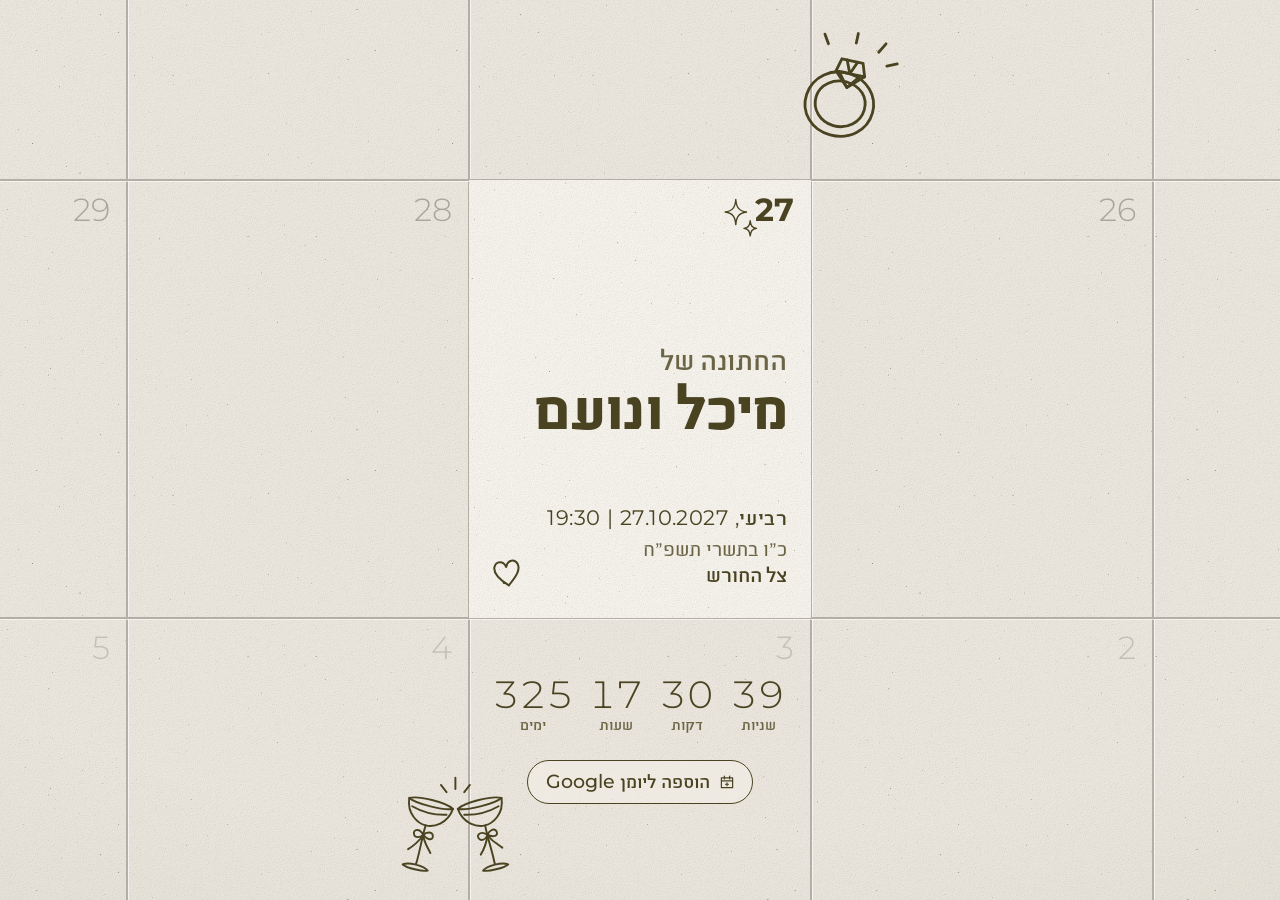
==== index.html @ e02a6929 "Move the wedding to 27.10.2027 at 19:30 at Tzel HaChoresh Co-Authored-By: Claude Opus 5.5 <noreply@a" ====
<!doctype html>
<html lang="he" dir="rtl">
<head>
  <meta charset="utf-8">
  <meta name="viewport" content="width=device-width, initial-scale=1, viewport-fit=cover">
  <meta name="theme-color" content="#ebe7de">
  <title>מיכל ונועם – Save the Date</title>
  <meta name="description" content="מיכל ונועם מתחתנים! 27.10.2027 – שמרו את התאריך.">
  <meta property="og:type" content="website">
  <meta property="og:title" content="מיכל ונועם – Save the Date">
  <meta property="og:description" content="מתחתנים ב־27.10.2027. שמרו את התאריך!">
  <meta property="og:url" content="https://michalanhr-arch.github.io/save-the-date/">
  <meta property="og:image" content="https://michalanhr-arch.github.io/save-the-date/assets/og.jpg">
  <meta property="og:image:width" content="1200">
  <meta property="og:image:height" content="630">
  <link rel="icon" href="data:image/svg+xml,%3Csvg xmlns='http://www.w3.org/2000/svg' viewBox='0 0 32 32'%3E%3Crect width='32' height='32' rx='6' fill='%23ebe7de'/%3E%3Ccircle cx='16' cy='19' r='8' fill='none' stroke='%234a4321' stroke-width='2.5'/%3E%3Cpath d='M12 9l2-4h4l2 4-4 3z' fill='none' stroke='%234a4321' stroke-width='2' stroke-linejoin='round'/%3E%3C/svg%3E">
  <link rel="preload" href="assets/fonts/priestacy.woff2" as="font" type="font/woff2" crossorigin>
  <link rel="preload" href="assets/fonts/alchemist-bold.woff2" as="font" type="font/woff2" crossorigin>
  <link rel="preload" href="assets/fonts/alchemist-ultralight.woff2" as="font" type="font/woff2" crossorigin>
  <link rel="stylesheet" href="styles.css">
  <script>
    // Hide the grid until the intro starts; never leave the page blank if main.js fails
    document.documentElement.classList.add('intro-pending');
    setTimeout(function () { document.documentElement.classList.remove('intro-pending'); }, 4000);
  </script>
</head>
<body>
  <main class="stage" id="stage" aria-label="Save the Date – מיכל ונועם">
    <div class="paper" aria-hidden="true"></div>

    <div class="zoom" id="zoom">
      <!-- Calendar lines and day numbers are generated by main.js -->
      <div class="layer" aria-hidden="true">
        <div class="cell-frame calendar" id="calendar"></div>
      </div>

      <!-- Text and grid stay still; only the hand-drawn layer below follows the phone's tilt -->
      <div class="layer">
        <div class="cell-frame">
          <section class="card" id="card">
            <h1 class="card__title">
              <span class="sr-only" lang="en">Save the Date</span>
              <!-- Drawing data for the canvas above, made by tools/handwriting.py: the glyph outlines,
                   and the pen strokes that trace them in writing order -->
              <svg id="script-source" viewBox="-40 410 6079 1698" style="display: none" aria-hidden="true">
                <path id="script-glyphs" d="M87 2029Q114 2029 144 2019Q307 1956 497 1707L507 1695Q523 1673 537 1648Q564 1608 578.5 1573.5Q593 1539 593 1480Q561 1497 531 1518L512 1531Q364 1633 243 1747Q38 1929 38 1989Q38 2029 87 2029ZM92 2068H87Q58 2068 29.0 2051.5Q0 2035 0 2005Q0 1954 38.5 1907.5Q77 1861 113 1828L116 1824Q201 1740 341.5 1623.5Q482 1507 587 1447Q551 1383 485.0 1352.0Q419 1321 347 1303L269 1282Q200 1269 139.0 1240.5Q78 1212 69 1144Q69 1066 139.0 962.0Q209 858 266 799L333 727Q386 675 454 612Q629 450 738 450Q776 450 791.5 471.5Q807 493 810.0 521.5Q813 550 813 573Q813 651 766 800Q657 1144 599 1164L596 1161Q576 1153 576 1137Q576 1128 623 1033L669 940Q714 849 752 702Q770 629 770 575V569Q770 513 731 513Q604 513 356 776Q263 876 216 940L203 957Q109 1074 109 1137Q109 1191 169 1217Q209 1234 251 1243Q261 1245 271.5 1248.0Q282 1251 296 1254Q577 1322 614 1426Q629 1422 665 1401Q781 1334 823 1334Q850 1334 850 1351Q850 1356 847.5 1364.0Q845 1372 839.5 1375.5Q834 1379 830 1379Q824 1379 824.0 1370.5Q824 1362 815 1362Q804 1362 630 1453Q632 1464 634.0 1470.0Q636 1476 636 1491Q636 1560 608.5 1611.5Q581 1663 548 1708Q468 1815 396 1882Q303 1975 213 2029Q150 2063 92 2068ZM825 1461Q838 1451 880 1375Q919 1306 923 1295Q894 1316 862.0 1370.5Q830 1425 825 1461ZM798 1530Q759 1530 759 1471Q759 1457 762 1446Q791 1351 861 1285Q909 1240 944 1240Q984 1240 984 1281L983 1284L974 1282Q965 1276 954 1276L944 1278Q965 1288 966 1303Q966 1323 964.0 1336.5Q962 1350 962 1380Q971 1447 1014 1447Q1026 1447 1041 1443Q1112 1417 1139 1342Q1145 1333 1149 1332Q1158 1332 1158 1341L1157 1345Q1142 1381 1115 1416Q1065 1479 1005 1479Q984 1479 953.5 1463.0Q923 1447 923 1375Q908 1390 887.5 1428.5Q867 1467 844.5 1498.5Q822 1530 798 1530ZM1196 1647Q1169 1647 1147 1600Q1122 1535 1122 1456Q1122 1345 1158 1257Q1175 1220 1196 1220Q1216 1220 1216 1242Q1216 1252 1207 1279Q1203 1290 1201 1299Q1180 1394 1180 1488Q1180 1556 1201 1600Q1219 1594 1235.0 1568.5Q1251 1543 1260 1522L1263 1518Q1275 1494 1280.0 1480.5Q1285 1467 1290.5 1453.5Q1296 1440 1305 1419Q1311 1404 1321.5 1372.5Q1332 1341 1342.5 1308.0Q1353 1275 1356.5 1257.5Q1360 1240 1365.5 1233.5Q1371 1227 1376 1227Q1385 1229 1389 1240Q1389 1282 1393.5 1298.0Q1398 1314 1420 1327Q1458 1345 1506 1345Q1541 1345 1561 1335L1568 1333Q1572 1333 1572 1336Q1572 1340 1569 1344Q1537 1368 1478 1368Q1391 1368 1368 1312Q1360 1326 1350 1354Q1333 1399 1333 1404Q1303 1495 1263 1584Q1235 1647 1196 1647ZM1584 1369Q1593 1369 1615 1349Q1657 1312 1657 1269H1655Q1639 1269 1607 1315Q1580 1350 1580 1363Q1580 1369 1584 1369ZM1574 1516Q1518 1516 1518 1433Q1518 1372 1561 1308Q1609 1243 1643 1243Q1676 1244 1677 1279Q1677 1283 1675.0 1307.5Q1673 1332 1610 1383Q1594 1395 1577 1395L1574 1394Q1561 1394 1561 1440Q1561 1461 1574 1479Q1637 1469 1739 1347Q1754 1332 1759 1331H1761Q1763 1331 1764.0 1332.5Q1765 1334 1765 1335Q1765 1338 1759.0 1346.0Q1753 1354 1745 1365Q1619 1516 1574 1516ZM2316 1722H2306Q2218 1716 2218 1572Q2218 1497 2246 1374Q2266 1287 2285 1227Q2351 1024 2397 927Q2398 911 2419 877Q2358 879 2234 922Q2154 950 2122 950Q2120 950 2116.5 950.0Q2113 950 2099.5 948.0Q2086 946 2086 926Q2086 879 2157 879H2160Q2174 878 2430 836Q2440 834 2459 799Q2544 643 2577 643Q2591 643 2591 657V661L2496 826Q2671 815 2698 815H2708Q2716 815 2733 813Q2924 815 2962 817Q3010 820 3074.5 826.5Q3139 833 3195.5 855.5Q3252 878 3252 902Q3252 918 3231 931Q3221 937 3212 937H3210Q3189 933 3189 921Q3189 915 3192 912Q3202 904 3202 896Q3202 889 3178 878Q3090 844 2975 837L2913 835Q2689 836 2516 859Q2480 864 2477.0 864.0Q2474 864 2443 936Q2285 1268 2259 1533Q2257 1552 2257 1571Q2257 1683 2314 1683Q2384 1683 2569 1376Q2592 1331 2607 1331Q2613 1331 2613 1336V1337Q2566 1437 2499 1542Q2496 1548 2420 1652Q2362 1721 2316 1722ZM2654 1261Q2687 1235 2757.5 1130.0Q2828 1025 2888.5 915.5Q2949 806 2954 765Q2940 772 2923 785Q2793 917 2682 1190L2673 1211Q2660 1237 2654 1261ZM2532 1578Q2514 1578 2514 1560Q2514 1528 2547 1429L2548 1428Q2580 1328 2638 1185L2688 1068Q2781 855 2889 768Q2929 732 2965 732Q2985 732 2985 760Q2985 796 2931 886L2914 918Q2896 954 2875 990L2844 1041Q2797 1126 2748 1195L2718 1234Q2709 1245 2700 1258Q2667 1300 2648 1300L2637 1299Q2629 1329 2618.0 1356.5Q2607 1384 2599 1414L2619 1398Q2687 1324 2731 1324Q2779 1324 2785 1366Q2790 1394 2790 1427V1444Q2790 1471 2791 1491Q2814 1489 2842 1461Q2875 1426 2927 1370L2948 1343Q2954 1334 2961 1334Q2971 1334 2971 1346Q2971 1358 2937.5 1399.5Q2904 1441 2872 1484Q2828 1544 2789 1544Q2765 1544 2745 1512Q2732 1490 2732 1443L2736 1363Q2642 1380 2560 1555L2555 1566Q2548 1578 2532 1578ZM2993 1369Q3002 1369 3024 1349Q3066 1312 3066 1269H3064Q3048 1269 3016 1315Q2989 1350 2989 1363Q2989 1369 2993 1369ZM2983 1516Q2927 1516 2927 1433Q2927 1372 2970 1308Q3018 1243 3052 1243Q3085 1244 3086 1279Q3086 1283 3084.0 1307.5Q3082 1332 3019 1383Q3003 1395 2986 1395L2983 1394Q2970 1394 2970 1440Q2970 1461 2983 1479Q3046 1469 3148 1347Q3163 1332 3168 1331H3170Q3172 1331 3173.0 1332.5Q3174 1334 3174 1335Q3174 1338 3168.0 1346.0Q3162 1354 3154 1365Q3028 1516 2983 1516ZM3798 1960H3793Q3725 1956 3725 1924Q3725 1913 3737 1913Q3744 1913 3752.5 1919.5Q3761 1926 3785 1926Q3820 1926 3855 1908Q3896 1888 3908 1881Q3909 1856 3910.0 1831.0Q3911 1806 3925 1721Q3969 1419 4036 1122Q4074 952 4126 801Q4144 721 4178 721Q4195 721 4195 752Q4195 770 4189 796L4182 827Q4100 1044 4053 1273Q4008 1462 4008 1508Q4008 1521 4012.0 1528.0Q4016 1535 4016 1552L4015 1567Q3979 1726 3973 1765Q3957 1845 3957 1852Q4057 1796 4202 1661Q4381 1493 4478 1354Q4606 1171 4643 966Q4649 923 4650 884Q4650 761 4581 659Q4480 544 4347 537Q4335 535 4276 535Q4215 535 4112 570Q4037 595 3945.5 656.5Q3854 718 3784.0 799.5Q3714 881 3710 961Q3756 971 3794 971Q3827 971 3854 964Q3874 960 3888 960Q3897 960 3905.5 961.0Q3914 962 3914 977Q3914 1010 3894.0 1021.0Q3874 1032 3847 1039Q3779 1057 3742 1057Q3687 1057 3664 1020Q3650 995 3650 964Q3650 918 3681 860Q3795 675 3984 580Q4136 499 4285 499Q4380 499 4498 545Q4600 585 4656 738Q4675 805 4675 877Q4675 913 4665 993Q4648 1129 4539 1310Q4477 1407 4451 1440Q4238 1710 3977 1883Q3860 1960 3798 1960ZM4685 1461Q4698 1451 4740 1375Q4779 1306 4783 1295Q4754 1316 4722.0 1370.5Q4690 1425 4685 1461ZM4658 1530Q4619 1530 4619 1471Q4619 1457 4622 1446Q4651 1351 4721 1285Q4769 1240 4804 1240Q4844 1240 4844 1281L4843 1284L4834 1282Q4825 1276 4814 1276L4804 1278Q4825 1288 4826 1303Q4826 1323 4824.0 1336.5Q4822 1350 4822 1380Q4831 1447 4874 1447Q4886 1447 4901 1443Q4972 1417 4999 1342Q5005 1333 5009 1332Q5018 1332 5018 1341L5017 1345Q5002 1381 4975 1416Q4925 1479 4865 1479Q4844 1479 4813.5 1463.0Q4783 1447 4783 1375Q4768 1390 4747.5 1428.5Q4727 1467 4704.5 1498.5Q4682 1530 4658 1530ZM5063 1722H5053Q4965 1716 4965 1572Q4965 1497 4993 1374Q5013 1287 5032 1227Q5098 1024 5144 927Q5145 911 5166 877Q5105 879 4981 922Q4901 950 4869 950Q4867 950 4863.5 950.0Q4860 950 4846.5 948.0Q4833 946 4833 926Q4833 879 4904 879H4907Q4921 878 5177 836Q5187 834 5206 799Q5291 643 5324 643Q5338 643 5338 657V661L5243 826Q5418 815 5445 815H5455Q5463 815 5480 813Q5671 815 5709 817Q5757 820 5821.5 826.5Q5886 833 5942.5 855.5Q5999 878 5999 902Q5999 918 5978 931Q5968 937 5959 937H5957Q5936 933 5936 921Q5936 915 5939 912Q5949 904 5949 896Q5949 889 5925 878Q5837 844 5722 837L5660 835Q5436 836 5263 859Q5227 864 5224.0 864.0Q5221 864 5190 936Q5032 1268 5006 1533Q5004 1552 5004 1571Q5004 1683 5061 1683Q5131 1683 5316 1376Q5339 1331 5354 1331Q5360 1331 5360 1336V1337Q5313 1437 5246 1542Q5243 1548 5167 1652Q5109 1721 5063 1722ZM5369 1369Q5378 1369 5400 1349Q5442 1312 5442 1269H5440Q5424 1269 5392 1315Q5365 1350 5365 1363Q5365 1369 5369 1369ZM5359 1516Q5303 1516 5303 1433Q5303 1372 5346 1308Q5394 1243 5428 1243Q5461 1244 5462 1279Q5462 1283 5460.0 1307.5Q5458 1332 5395 1383Q5379 1395 5362 1395L5359 1394Q5346 1394 5346 1440Q5346 1461 5359 1479Q5422 1469 5524 1347Q5539 1332 5544 1331H5546Q5548 1331 5549.0 1332.5Q5550 1334 5550 1335Q5550 1338 5544.0 1346.0Q5538 1354 5530 1365Q5404 1516 5359 1516Z"/>
                <g id="script-pen" fill="none" stroke="#fff" stroke-width="125" stroke-linecap="round" stroke-linejoin="round">
                  <path d="M597 1137 L640 1063 L693 947 L747 797 L777 687 L787 640 L790 543 L777 500 L750 483 L710 483 L647 503 L587 537 L507 597 L433 663 L267 833 L133 1010 L107 1060 L90 1110 L90 1157 L107 1193 L137 1220 L180 1240 L383 1293 L450 1317 L523 1353 L583 1407 L610 1447 L610 1543 L577 1627 L517 1717 L413 1840 L283 1960 L203 2013 L130 2043 L53 2043 L20 2013 L23 1967 L47 1923 L193 1770 L457 1550 L570 1473 L607 1463"/>
                  <path d="M607 1443 L783 1360 L810 1340"/>
                  <path d="M783 1360 L807 1383 L810 1400 L797 1443 L793 1480 L803 1487 L830 1477 L850 1460 L897 1377 L937 1347 L943 1317 L937 1283 L930 1277 L933 1263 L943 1257 L963 1260 L980 1277"/>
                  <path d="M810 1400 L850 1377 L867 1313 L903 1280 L927 1273"/>
                  <path d="M933 1353 L943 1370 L943 1403 L953 1433 L980 1457 L1003 1463 L1060 1450 L1093 1427 L1120 1397 L1127 1370"/>
                  <path d="M1117 1400 L1130 1403 L1153 1427 L1150 1460 L1157 1543 L1173 1600 L1197 1620 L1220 1613 L1247 1583 L1273 1530 L1310 1440 L1353 1307 L1370 1293 L1373 1250"/>
                  <path d="M1150 1423 L1157 1420 L1173 1360 L1177 1317 L1170 1303 L1193 1247"/>
                  <path d="M1367 1297 L1373 1297 L1407 1337 L1427 1347 L1470 1357 L1527 1353 L1553 1330 L1580 1320 L1627 1263 L1653 1257 L1667 1270 L1663 1303 L1647 1333 L1617 1363 L1587 1380 L1550 1380 L1530 1357"/>
                  <path d="M1170 1310 L1153 1317 L1137 1333 L1133 1353"/>
                  <path d="M1577 1320 L1580 1337 L1563 1373"/>
                  <path d="M1550 1380 L1540 1410 L1543 1470 L1560 1493 L1587 1493 L1630 1470 L1673 1433 L1760 1337"/>
                  <path d="M2117 923 L2173 903 L2197 903 L2343 867 L2427 857 L2443 860 L2473 837 L2483 797 L2547 693 L2580 653"/>
                  <path d="M2440 860 L2437 893 L2363 1057 L2277 1320 L2250 1437 L2240 1510 L2240 1627 L2253 1667 L2283 1697 L2323 1700 L2363 1683 L2413 1633 L2517 1493 L2527 1457 L2557 1397"/>
                  <path d="M2473 837 L2490 843 L2670 827 L2800 827 L2837 817"/>
                  <path d="M2507 1503 L2523 1510 L2550 1510 L2590 1440 L2613 1427 L2660 1380 L2707 1350 L2747 1347 L2760 1383 L2760 1453 L2770 1503 L2783 1513 L2813 1510 L2863 1467 L2917 1403 L2947 1347"/>
                  <path d="M2817 823 L2837 853 L2803 897 L2737 1010 L2640 1230 L2633 1277 L2620 1283 L2610 1313 L2590 1327 L2567 1373"/>
                  <path d="M2540 1510 L2543 1527 L2533 1557"/>
                  <path d="M2597 1433 L2590 1427 L2590 1410 L2617 1343 L2613 1317"/>
                  <path d="M2913 1407 L2930 1410 L2950 1430 L2957 1480 L2970 1493 L2997 1493 L3030 1477 L3063 1450 L3170 1337"/>
                  <path d="M2633 1273 L2647 1277 L2667 1270 L2730 1197 L2873 970 L2937 850 L2920 823 L2903 823 L2883 800 L2847 813"/>
                  <path d="M2947 1427 L2953 1423 L2963 1390 L2977 1377 L2983 1323 L3040 1260 L3063 1257 L3073 1263 L3073 1300 L3063 1323 L3007 1377 L2977 1380"/>
                  <path d="M2923 827 L2960 800 L2967 767 L2957 753 L2927 760 L2887 797"/>
                  <path d="M2957 803 L2977 827 L3087 837 L3183 863 L3203 873 L3220 897 L3217 913 L3197 923"/>
                  <path d="M4177 743 L4103 960 L4023 1280 L3987 1467 L3983 1560 L3940 1777 L3933 1823 L3937 1873"/>
                  <path d="M3893 980 L3860 997 L3777 1010 L3733 1010 L3693 993 L3683 983 L3683 937 L3700 880 L3727 833 L3773 773 L3850 697 L3910 650 L4057 567 L4130 540 L4213 520 L4327 517 L4383 523 L4470 550 L4543 593 L4593 647 L4633 720 L4657 800 L4660 937 L4653 990 L4637 1063 L4607 1150 L4537 1290 L4467 1397 L4340 1547 L4140 1740 L3980 1860 L3930 1873 L3920 1897 L3823 1940 L3767 1940 L3737 1923"/>
                  <path d="M4840 1277 L4823 1260 L4803 1257 L4783 1277 L4763 1280 L4727 1313 L4687 1370 L4663 1417 L4653 1463 L4653 1480 L4660 1487 L4697 1473 L4723 1440 L4757 1377 L4793 1353 L4803 1317 L4790 1273"/>
                  <path d="M4793 1353 L4803 1370 L4803 1403 L4813 1433 L4840 1457 L4873 1463 L4920 1450 L4953 1427 L4987 1387 L4997 1350"/>
                  <path d="M4977 1400 L4990 1400 L5003 1413 L4983 1553 L4990 1640 L5000 1667 L5020 1690 L5047 1700 L5070 1700 L5087 1697 L5123 1673 L5183 1603 L5273 1473 L5293 1437 L5307 1393"/>
                  <path d="M5290 1443 L5310 1443 L5323 1453 L5333 1480 L5347 1493 L5380 1490 L5443 1447 L5543 1337"/>
                  <path d="M5007 1403 L5027 1353 L5027 1310 L5047 1240 L5107 1067 L5180 903 L5187 860 L5173 857 L5090 867 L4943 903 L4923 903 L4863 923"/>
                  <path d="M5323 1453 L5340 1397 L5357 1380 L5367 1313 L5377 1300 L5417 1260 L5440 1257 L5450 1267 L5443 1317 L5393 1370 L5360 1380"/>
                  <path d="M5187 863 L5220 837 L5227 803 L5240 780 L5307 673 L5323 657"/>
                  <path d="M5367 1320 L5347 1323 L5330 1340 L5313 1380"/>
                  <path d="M5220 837 L5237 843 L5493 823 L5690 823 L5810 833 L5890 850 L5950 873 L5967 897 L5963 917 L5957 920"/>
                </g>
              </svg>
              <span class="lead">החתונה של</span>
              <span class="names">מיכל ונועם</span>
            </h1>
            <dl class="details">
              <div><dt class="sr-only">תאריך</dt><dd class="details__date" data-field="date"></dd></div>
              <div><dt class="sr-only">תאריך עברי</dt><dd class="details__hebrew" data-field="hebrewDate"></dd></div>
              <div><dt class="sr-only">מקום</dt><dd class="details__venue" data-field="venue"></dd></div>
            </dl>
          </section>

        </div>
      </div>

      <div class="layer">
        <div class="cell-frame">
          <section class="below" id="below" aria-label="ספירה לאחור והוספה ליומן">
            <p class="countdown" id="countdown" aria-live="off">
              <span class="countdown__unit"><b data-unit="seconds">00</b><small>שניות</small></span>
              <span class="countdown__unit"><b data-unit="minutes">00</b><small>דקות</small></span>
              <span class="countdown__unit"><b data-unit="hours">00</b><small>שעות</small></span>
              <span class="countdown__unit"><b data-unit="days">000</b><small>ימים</small></span>
            </p>
            <p class="countdown-done" id="countdown-done" hidden></p>
            <div class="actions">
              <a class="action" id="gcal" target="_blank" rel="noopener">
                <svg viewBox="0 0 24 24" aria-hidden="true"><path d="M4.5 6.5h15v13h-15z M4.5 10.5h15 M8.5 4v4 M15.5 4v4 M12 13v4 M10 15h4"/></svg>
                הוספה ליומן Google
              </a>
            </div>
          </section>
        </div>
      </div>

      <div class="layer layer--tilt" data-depth="1.1" aria-hidden="true">
        <div class="cell-frame doodles">
          <canvas class="script" id="script"></canvas>
          <!-- Engagement ring; its rays are a separate element so their glint is composited -->
          <div class="doodle doodle--ring">
            <svg viewBox="0 0 120 120">
              <path pathLength="1" d="M58 47c-17-2-33 9-35 27-2 17 11 31 29 32 18 1 33-11 34-28 1-16-11-29-28-31z"/>
              <path pathLength="1" d="M57 55c-12-1-24 7-25 19-1 12 8 22 21 23 13 1 24-8 25-20 1-12-8-21-21-22z"/>
              <path pathLength="1" d="M45 47l3-12h20l4 12-14 13z"/>
              <path pathLength="1" d="M45 47h27M53 35l5 12 5-12M48 47l10 13 10-13"/>
            </svg>
            <svg class="rays" viewBox="0 0 120 120">
              <path pathLength="1" d="M33 24l-5-8"/>
              <path pathLength="1" d="M58 18v-9"/>
              <path pathLength="1" d="M80 22l5-9"/>
              <path pathLength="1" d="M90 33l9-4"/>
            </svg>
          </div>
          <!-- Sparkles beside the title -->
          <svg class="doodle doodle--sparkles" viewBox="0 0 60 70">
            <path pathLength="1" d="M22 4c1 13 5 18 17 20-12 2-16 7-17 20-1-13-5-18-17-20 12-2 16-7 17-20z"/>
            <path pathLength="1" d="M45 38c1 8 3 11 10 12-7 1-9 4-10 12-1-8-3-11-10-12 7-1 9-4 10-12z"/>
          </svg>
          <!-- Heart beside the venue -->
          <svg class="doodle doodle--heart" viewBox="0 0 44 44">
            <path pathLength="1" d="M22 38C10 28 4 20 7 12c3-7 12-7 15 2 3-9 12-9 15-2 3 8-4 16-15 26-2-3-4-4-6-4"/>
          </svg>
          <!-- Two coupes clinking. Each glass is its own element so the clink is a cheap, GPU-composited rotation -->
          <div class="doodle doodle--glasses">
            <svg class="glass glass--left" viewBox="0 0 170 150">
              <g transform="rotate(14 50 80) translate(14 30)">
                <path pathLength="1" d="M4 14c10-6 46-6 56 0-10 5-46 5-56 0z"/>
                <path pathLength="1" d="M4 14c2 20 18 28 28 28s26-8 28-28"/>
                <path pathLength="1" d="M10 23c14 4 30 4 44 0"/>
                <path pathLength="1" d="M32 42c-1 18 1 32 0 50M16 96c6-5 26-5 32 0-6 3-26 3-32 0z"/>
                <path pathLength="1" d="M32 54c-8-8-16-2-10 4 4 2 8-1 10-4 2-3 10-8 12-1 1 6-6 6-12 1M32 55c-4 9-8 15-14 21M32 55c4 9 9 13 14 19"/>
              </g>
            </svg>
            <svg class="glass glass--right" viewBox="0 0 170 150">
              <g transform="rotate(-14 120 80) translate(92 30)">
                <path pathLength="1" d="M4 14c10-6 46-6 56 0-10 5-46 5-56 0z"/>
                <path pathLength="1" d="M4 14c2 20 18 28 28 28s26-8 28-28"/>
                <path pathLength="1" d="M10 23c14 4 30 4 44 0"/>
                <path pathLength="1" d="M32 42c-1 18 1 32 0 50M16 96c6-5 26-5 32 0-6 3-26 3-32 0z"/>
                <path pathLength="1" d="M32 54c-8-8-16-2-10 4 4 2 8-1 10-4 2-3 10-8 12-1 1 6-6 6-12 1M32 55c-4 9-8 15-14 21M32 55c4 9 9 13 14 19"/>
              </g>
            </svg>
            <svg class="clink" viewBox="0 0 170 150">
              <path pathLength="1" d="M85 26V12M74 30l-7-9M96 30l7-9"/>
            </svg>
          </div>
        </div>
      </div>
    </div>

  </main>

  <script src="main.js"></script>
</body>
</html>
---- styles.css ----
@font-face {
  font-family: "Priestacy";
  src: url("assets/fonts/priestacy.woff2") format("woff2");
  font-display: block;
}
@font-face {
  font-family: "Alchemist";
  src: url("assets/fonts/alchemist-ultralight.woff2") format("woff2");
  font-weight: 200;
  font-display: swap;
}
@font-face {
  font-family: "Alchemist";
  src: url("assets/fonts/alchemist-light.woff2") format("woff2");
  font-weight: 300;
  font-display: swap;
}
@font-face {
  font-family: "Alchemist";
  src: url("assets/fonts/alchemist-regular.woff2") format("woff2");
  font-weight: 400;
  font-display: swap;
}
@font-face {
  font-family: "Alchemist";
  src: url("assets/fonts/alchemist-bold.woff2") format("woff2");
  font-weight: 700;
  font-display: swap;
}
/* Latin-only subset: digits and Latin come from Montserrat, Hebrew falls through to Alchemist */
@font-face {
  font-family: "Montserrat";
  src: url("assets/fonts/montserrat.woff2") format("woff2");
  font-weight: 100 900;
  font-display: swap;
}

:root {
  --paper: #ebe7de;
  --line: #b3afa5;
  --line-light: rgba(255, 255, 255, 0.6);
  --numeral: #aaa69c;
  --accent: #ea756c;
  --ink: #4a4321;
  --ink-soft: #6c6545;

  /* Geometry of the wedding-day cell; main.js overwrites these to fit the screen */
  --cw: 250px;
  --ch: 380px;
  --top: 90px;
  --u: calc(var(--cw) / 100);

  --font-hebrew: "Alchemist", "Arial Hebrew", sans-serif;
  --font-mixed: "Montserrat", "Alchemist", sans-serif;

  color-scheme: light;
}

* { box-sizing: border-box; }

html, body {
  margin: 0;
  height: 100%;
  background: var(--paper);
  color: var(--ink);
  font-family: var(--font-hebrew);
  -webkit-font-smoothing: antialiased;
  -webkit-text-size-adjust: 100%;
}

body {
  overflow: hidden;
  /* An invitation, not a document: no text selection or iOS copy callout on long press */
  -webkit-user-select: none;
  user-select: none;
  -webkit-touch-callout: none;
}

.sr-only {
  position: absolute;
  width: 1px; height: 1px;
  overflow: hidden;
  clip: rect(0 0 0 0);
  white-space: nowrap;
}

/* ---------- Stage and depth layers ---------- */

.stage {
  position: fixed;
  inset: 0;
  overflow: hidden;
  min-height: 560px;
}

.paper {
  position: absolute;
  inset: -48px;
  background-color: var(--paper);
  background-image: var(--paper-texture), radial-gradient(120% 90% at 50% 40%, transparent 55%, rgba(120, 108, 80, 0.10));
  background-size: 420px 420px, 100% 100%;
  background-blend-mode: multiply, normal;
}

.zoom,
.layer {
  position: absolute;
  inset: 0;
}

.zoom { transform-origin: 50% calc(var(--top) + var(--ch) / 2); }

/* Only the hand-drawn layer moves with the tilt, so only it gets its own GPU layer;
   the zoom wrapper gets one just while the opening plays (see .intro-playing) */
.layer--tilt { will-change: transform; }
.intro-playing .zoom { will-change: transform; }

/* Layers are stacked full-screen; only the content itself should catch taps */
.layer { pointer-events: none; }
.card,
.below { pointer-events: auto; }

/* All three layers share this frame, placed exactly over the wedding-day cell */
.cell-frame {
  position: absolute;
  left: calc(50% - var(--cw) / 2);
  top: var(--top);
  width: var(--cw);
  height: var(--ch);
}

/* ---------- Calendar grid ---------- */

/* The month's heading, written on the calendar itself: readable in the zoomed-out opening,
   it simply leaves the frame as the camera closes in on the wedding day */
.month-title {
  position: absolute;
  transform: translate(-100%, -100%);
  font-family: var(--font-hebrew);
  font-weight: 200;
  line-height: 1;
  letter-spacing: 0.16em;
  white-space: nowrap;
}
/* Printed-ink grain (drawn by main.js) showing through the letters */
.month-title.textured {
  color: transparent;
  background: var(--ink-grain) 0 0 / 96px 96px;
  -webkit-background-clip: text;
  background-clip: text;
}

.line {
  position: absolute;
  background: var(--line);
}
.line--v {
  width: 1.5px;
  margin-left: -0.75px;
  box-shadow: 1px 0 0 var(--line-light);
  transform-origin: top;
}
.line--h {
  height: 1.5px;
  margin-top: -0.75px;
  box-shadow: 0 1px 0 var(--line-light);
  transform-origin: right;
}

.day {
  position: absolute;
  width: var(--cw);
  height: var(--ch);
  padding: calc(var(--u) * 4) calc(var(--u) * 5);
  font-family: var(--font-mixed);
  font-weight: 300;
  font-size: calc(var(--u) * 9.5);
  line-height: 1;
  color: var(--numeral);
  text-align: right;
}
.day small {
  display: block;
  margin-top: calc(var(--u) * 1.6);
  font-family: var(--font-hebrew);
  font-size: calc(var(--u) * 4.4);
  font-weight: 400;
}
.day--other-month { color: #c4c0b6; }
/* The wedding day reads as a lighter sheet within the grid */
.day--wedding {
  color: var(--ink);
  font-weight: 700;
  background-color: #f6f3ec;
  background-image: var(--paper-texture);
  background-size: 420px 420px;
  background-blend-mode: multiply;
}

/* ---------- Wedding-day card ---------- */

.card {
  position: absolute;
  inset: 0;
  display: flex;
  flex-direction: column;
  justify-content: space-between;
  padding: calc(var(--u) * 20) calc(var(--u) * 7) calc(var(--u) * 7);
}

.card__title {
  margin: 0;
  display: flex;
  flex-direction: column;
  font-weight: inherit;
}

/* Written on a slant across the cell's left border, like a note added by hand */
.script {
  position: absolute;
  left: calc(var(--u) * -25);
  top: calc(var(--u) * 2);
  width: calc(var(--u) * 112);
  transform: rotate(-24deg);
}

.lead {
  margin-top: calc(var(--u) * 29);
  font-size: calc(var(--u) * 8.5);
  font-weight: 400;
  line-height: 1.2;
  color: var(--ink-soft);
}

.names {
  margin-top: calc(var(--u) * 1);
  font-size: calc(var(--u) * 18);
  font-weight: 700;
  line-height: 1;
  letter-spacing: -0.01em;
}


.details {
  margin: 0;
  font-family: var(--font-mixed);
  font-size: calc(var(--u) * 6.2);
  line-height: 1.45;
  font-weight: 400;
}
.details dd { margin: 0; }
.details__date {
  font-weight: 400;
  font-variant-numeric: lining-nums;
  letter-spacing: 0.02em;
}
.details__hebrew {
  font-weight: 300;
  color: var(--ink-soft);
}
.details__venue { font-family: var(--font-hebrew); }

/* ---------- Countdown and actions, in the cell under the wedding day ---------- */

.below {
  position: absolute;
  top: calc(100% + var(--u) * 17);
  inset-inline: 0;
  padding: 0 calc(var(--u) * 7);
}

.countdown {
  margin: 0;
  display: flex;
  justify-content: space-between;
  text-align: center;
}
.countdown__unit {
  display: flex;
  flex-direction: column;
  align-items: center;
  min-width: calc(var(--u) * 17);
}
.countdown b {
  font-family: "Montserrat", sans-serif;
  font-weight: 300;
  font-size: calc(var(--u) * 11);
  line-height: 1;
  font-variant-numeric: tabular-nums lining-nums;
}
.countdown small {
  margin-top: calc(var(--u) * 1.5);
  font-size: calc(var(--u) * 4.6);
  color: var(--ink-soft);
}

.countdown-done {
  margin: 0;
  font-size: calc(var(--u) * 8);
  font-weight: 700;
}

.actions {
  margin-top: calc(var(--u) * 7);
  display: flex;
  flex-direction: column;
  align-items: center;
  gap: calc(var(--u) * 3);
}

.action {
  display: inline-flex;
  align-items: center;
  gap: 8px;
  min-height: 42px;
  padding: 0 16px 0 18px;
  border: 1.5px solid var(--ink);
  border-radius: 999px;
  color: var(--ink);
  background: rgba(244, 241, 234, 0.55);
  font-family: var(--font-mixed);
  font-size: max(14px, calc(var(--u) * 5.6));
  font-weight: 500;
  text-decoration: none;
  white-space: nowrap;
  -webkit-tap-highlight-color: transparent;
  transition: background-color 0.2s, color 0.2s;
}
.action svg {
  width: 18px;
  height: 18px;
  fill: none;
  stroke: currentColor;
  stroke-width: 1.6;
  stroke-linecap: round;
  stroke-linejoin: round;
}
.action:hover,
.action:active {
  background: var(--ink);
  color: var(--paper);
}
.action:focus-visible {
  outline: 2px solid var(--ink);
  outline-offset: 3px;
}

/* ---------- Doodles ---------- */

.doodles { pointer-events: none; }

.doodle {
  position: absolute;
  overflow: visible;
  fill: none;
  stroke: var(--ink);
  stroke-width: 2.6;
  stroke-linecap: round;
  stroke-linejoin: round;
}
/* Idle motion once the intro is over: the ring glints, the glasses clink.
   Only whole elements are transformed, so the browser can animate them on the GPU. */
.doodle--ring > svg,
.doodle--glasses > svg {
  position: absolute;
  inset: 0;
  width: 100%;
  height: 100%;
  overflow: visible;
}

.alive .rays {
  transform-origin: 48% 39%; /* the diamond */
  animation: glint 2.4s ease-in-out infinite;
  will-change: transform, opacity;
}
@keyframes glint {
  0%, 100% { transform: scale(0.85); opacity: 0.4; }
  50% { transform: scale(1.1); opacity: 1; }
}

/* Each glass pivots on the foot of its stem */
.glass--left { transform-origin: 20.6% 82.5%; }
.glass--right { transform-origin: 79.4% 82.5%; }
.alive .glass {
  animation: clink-left 3.2s ease-in-out infinite;
  will-change: transform;
}
.alive .glass--right { animation-name: clink-right; }
@keyframes clink-left {
  0%, 50%, 100% { transform: rotate(0); }
  64%, 70% { transform: rotate(7deg); }
  86% { transform: rotate(0); }
}
@keyframes clink-right {
  0%, 50%, 100% { transform: rotate(0); }
  64%, 70% { transform: rotate(-7deg); }
  86% { transform: rotate(0); }
}
.clink { transform-origin: 50% 20%; }
.alive .clink {
  animation: clink-burst 3.2s ease-out infinite;
  will-change: transform, opacity;
}
@keyframes clink-burst {
  0%, 62% { transform: translateY(4px) scale(0.6); opacity: 0; }
  67% { transform: translateY(0) scale(1.05); opacity: 1; }
  84%, 100% { transform: translateY(-3px) scale(1.15); opacity: 0; }
}

@media (prefers-reduced-motion: reduce) {
  .alive .rays, .alive .glass, .alive .clink { animation: none; }
}

.doodle--ring {
  width: calc(var(--u) * 38);
  aspect-ratio: 1;
  right: calc(var(--u) * -30);
  top: max(calc(var(--u) * -46), calc(var(--top) * -1 + 4px));
  transform: rotate(12deg);
}
.doodle--sparkles {
  width: calc(var(--u) * 11);
  right: calc(var(--u) * 15);
  top: calc(var(--u) * 5);
  stroke-width: 2.2;
}
.doodle--heart {
  width: calc(var(--u) * 10);
  left: calc(var(--u) * 6);
  bottom: calc(var(--u) * 8);
  transform: rotate(-8deg);
}
.doodle--glasses {
  width: calc(var(--u) * 40);
  aspect-ratio: 170 / 150;
  left: calc(var(--u) * -24);
  top: calc(100% + var(--u) * 44);
  stroke-width: 2.4;
}

/* ---------- Intro: hidden until main.js starts the sequence ---------- */

.intro-pending .zoom { visibility: hidden; }

@media (min-width: 700px) {
  .action { min-height: 44px; }
}
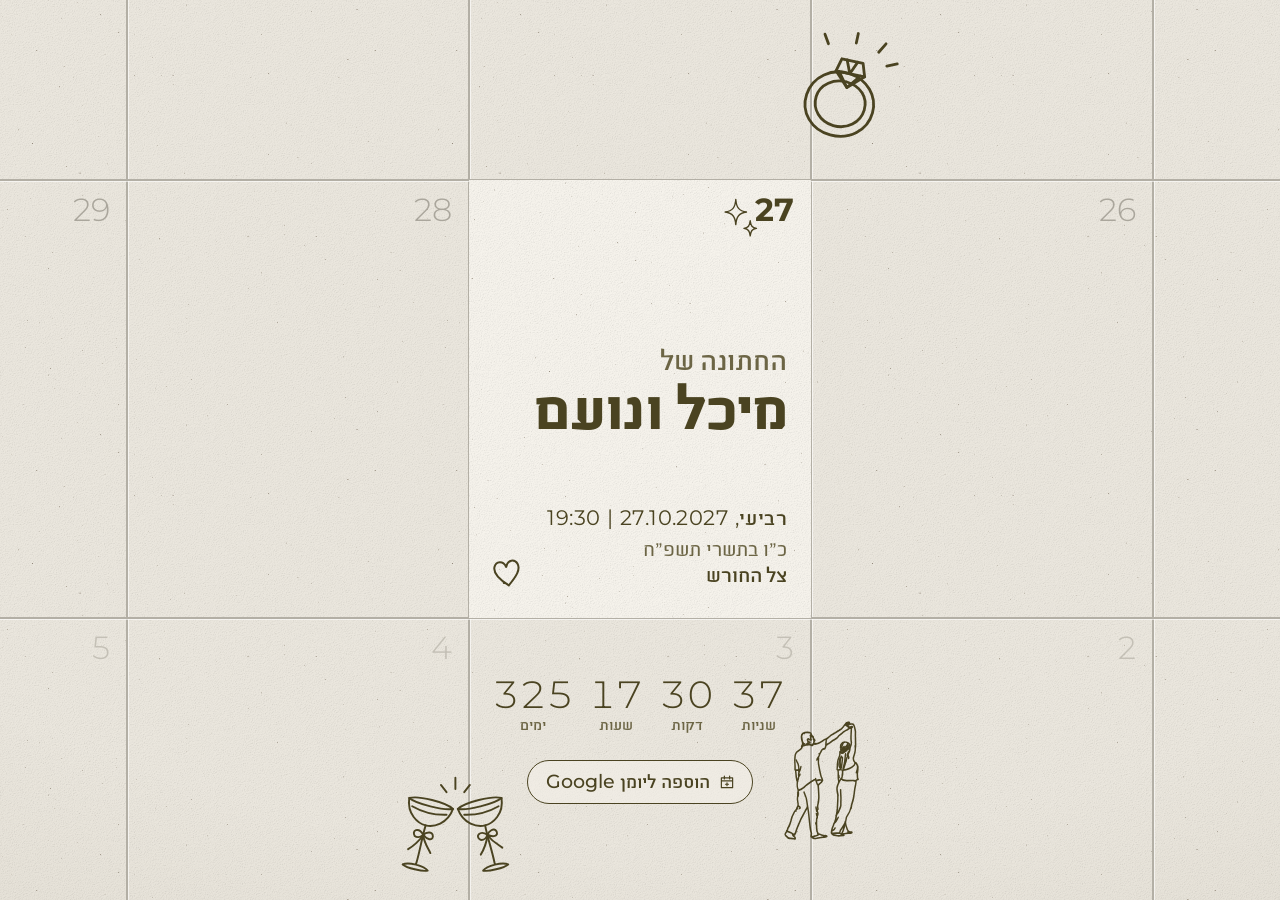
==== commit 53b9040e: "Add the dancing couple doodle From Us.svg, recoloured to the doodle ink with a stroke that matches t" ====
--- a/index.html
+++ b/index.html
@@ -141,6 +141,27 @@
           <svg class="doodle doodle--heart" viewBox="0 0 44 44">
             <path pathLength="1" d="M22 38C10 28 4 20 7 12c3-7 12-7 15 2 3-9 12-9 15-2 3 8-4 16-15 26-2-3-4-4-6-4"/>
           </svg>
+          <!-- The two of us dancing (from Us.svg, cropped to the drawing) -->
+          <div class="doodle doodle--us">
+            <svg class="us" viewBox="726 170 468 741">
+              <path d="M930.5,312.21l-12.46,3.18-1.2-2.32c-3.07.88-6.41,1.87-8.83,3.35-.31,3.34-1.68,5.28-5.14,6.35-2.23.69-6.79.23-9.07-.35-.47-.12-.94-1.55-.99-2.01-.19-1.95,6.11,1.35,9.55-.73l-2.05-4.26c.59-1.21.73-2.03,1.13-1.11l2.52,5.01c.64-2.3,1.26-3.44,2.14-5.02l3.25-5.88c1.35-2.44,1.66-4.93,1.28-7.36.93-2.4,1.84-9.73.19-12.3-1.33-2.07-3.47-3.14-2.81-6.02,4.53,4.32,4.66,3.27,5.74,9.9.79-.15,2.09-1.32,2.38-2.16.48-1.4-.52-2.48-1.46-3.51l-5.53-6.09c-2.31-2.54-1.84-6.15-3.29-8.92-2.26-4.31-6.51-7.63-9.01-11.85-.71-1.2-1.53-2.4-2.43-2.7-1.59-.55-3.06,1-3.6,2.28-1.76,4.19,2.88,3.6,3.96,7.03.4,1.27-.22,3.57-.97,4.59-5.87,7.98,3.8,11.95,1.06,14.13-3.6-1.83-4.01-5.56-4.59-8.87-.98-5.61,3.39-6.05,3.23-8.62-.08-1.29-4.21-2.26-4.9-5.13-.6-2.52,2.36-7.97,5.73-8.76.44-3.71-1.92-8.16-6.18-9.46-8.05-2.45-16.94-3.49-25.28-2.05l-8.58,1.49c-.5.09-1.6.49-1.65.95l-.38,3.12c-4.52-5.16-10.91,4.43-13.11,7.97-2.83,4.56-3.18,9.13-2.24,14.26,1.58,8.62,2.28,17.23,4.32,25.86.52,2.18,6.51,10.86,7.3,15.75,2.16-.86,4.66-1.55,6.99-1.89-1.16,3.45-5.02,2.3-6.87,4.32l-2.53,2.77c-6.1-1.66-9.61,8.77-9.06,13.86,5.16-6.32,4.84-7.87,13.47-10.25,4.31-1.19,8.55-3.29,13-3.5,5.52-.26,10.55-.75,16.01-1.21l6.36-.53-5.07-2.7c-3.05,1.19-11.97.74-13.53-2.52,2.07-1.7,7.16,1.58,10.84.47-3.34-3.5-6.2-7.48-3.49-11.82.29,5.49,2.41,9.24,7.58,9.91l.05,2.91c1.7.51,8.29,1.71,8.51,3.92.33,3.35-9.81,2.98-11.76,3.04-2.43.07-5.02.78-7.47,1.04-2.77.29-6.12-.43-8.87.19-5.87,1.33-11.54,2.83-16.92,5.22-3.42,1.52-6.34,5.08-7.07,8.42-1.2,5.47-3.98,9.19-8.27,12.38l-10.09,7.51c-2.71,2.02-5.38,4.47-8.17,6.11-4.3,2.54-7.17,5.26-9.67,9.46-1.66,2.78-3.43,5.33-4.36,8.5-1.71,5.83-2.69,11.4-2.8,17.55-.12,7.07-1.68,13.99-1.38,21.07l.49,11.59.6,12.52.49,8c.32,5.24.42,10.24.13,15.49-.17,2.98-.02,5.68.45,8.72l8.7,1.05c4.2.51,7.96,1.17,12.54.42.23-4.24.46-7.91.03-11.73l-.9-7.92c-.64-5.66-2.04-11.2-3.69-16.64-.88-2.9-2.69-5.42-4.23-7.95-3.36-5.54-5.83-11.43-6.32-18.39,2.33,3.52,2.4,7.76,4.41,11.27l6.01,10.55c3.5,6.14,6.4,25.66,6.47,33.38l.19,19.61c3.44-3.8,4.39-7.77,6.1-11.91,1.97-4.77,3.27-9.57,4.08-14.74.39-2.45.13-4.81,2.34-7.01l-.67,5.44c-1.12,9.06-4.97,20.39-9.52,28.33-2.32,4.06-3.75,9.25-3.98,13.99l-.65,13.61c-2.26-3.59-.25-7.42-.72-11.13-.61-4.88,1.8-9.31,1.89-13.83.08-3.56-2.31-7.18-.5-11.78l-19.98-1.89c2.35,6.8,2.62,13.49,3.34,20.67l1.81,17.8c.89,8.8,2.63,17.05,4.96,25.53.47,1.72.53,3.26,1.74,4.35,2.75-5.35,3.85-10.42,4.23-16.15.06-.92,1.02-2.73,1.34-3.58.25-4.15,1.68-7.9,4.28-11.23,3.01-3.84,4.5-8.06,6.54-12.91,1.31,7.02-8.12,16.86-8.65,19.58-.42,2.16-.52,4.36-.78,6.56l-.7,6.09-.76-2.25c-.79,5.37-2.04,10.25-4.03,15.06l1.26,3.29-2.41-.66c-.38,11.47-1.98,15.15-.65,26.63.4,3.42.29,7.3,1.2,10.39,1.52,5.12,3.23,9.54,4.03,15.12,4.27-.32,8.41-1.88,12.31-4,4.17-2.26,8.45-3.95,12.51-6.46,3.4-2.09,7.14-4.41,9.96-7.19,7.38-7.29,14.75-13.84,23.17-19.94l8.96-6.49c2.8-2.03,5.63-3.5,8.46-5.6,6.29-4.65,13.66-8.8,20.57-12.42.65-.34,1.39-1.66,1.82-2.39l10.04-1.69-.66-5.17c-.03-.2.22-1.2.28-1.38.09-.28.94-.38,1.04-.1,1.27,3.64-.8,1.9,2.07,8.17.66,1.45-.19,4.53,1.34,5.82,9.51-4.75,22.64-7.21,32.49-3.62l6.24,2.28c-1.15-5.89-3.02-10.09-5.27-14.96-2.97-6.45-5.01-13.08-6.62-20.02l-4.15-17.85-4.7-24.64-4.13-24.07c-1.69-9.86-.92-19.59-.31-29.39.17-2.73-.41-5.52,1.83-7.77l-.7,12.23c-.28,4.94-.68,9.76-.31,14.6.18,2.33.12,4.87.51,7.07l3.63,20.39c3.34,18.78,5.32,30.39,10.1,48.97,1.6,6.22,2.92,12.04,5.59,17.94,2.33,5.14,7.71,15.74,5.89,20.75-.84.02-1.51-.2-1.67.12l-.83,1.65c-2.73,5.43-7.08,9.71-11.56,13.8-6.64,6.06-6.96,4.22-12.89,14l1.09,10.18c1.09,10.16,1.37,19.94,1.9,30.01l.92,17.61c.36,6.78.75,13.28.16,19.98l-1.32,14.86c-.39,4.37-.66,8.82-1.63,13.03l-3,13.01c-1.34,5.83-1.91,14.04-.55,20.05l1.44,6.35c.03.12-.9.98-.95.98-4.19-10.46-4.05-22.02-.99-33.13,1.88-6.84,2.89-13.34,3.48-20.36l1.48-17.63c.52-6.15.17-12.15-.13-18.3l-1.56-32.03-1.9-20.01c-.18-1.87-.29-4.76-.64-6.43-4.48-5.34-6.79-10.92-8.89-17.35l-5.2-15.92c-1.77-.06-5.3-.72-6.76,0-10.19,5.06-21.2,12.27-30.37,18.72l-17.01,11.98c-2.63,1.85-11.71,9.58-13.82,11.71-2.81,2.84-5.36,5.71-8.63,8.03-4.12,2.92-8.16,5.53-12.75,7.63l-11.41,5.23c-2.22,1.02-4.42,1.43-7,2.01l-.63,4.78c2.48,10.9,2.51,21.92-.8,32.85-.39-2.11-.07-4.38.18-6.74.76-7.12,1.03-13.93.07-21.26-2.37.75-1.76,2.74-1.74,4.58.07,5.05.35,10.03-.12,14.96l-1.57,16.68c-.46,4.84-.68,9.51.11,14.37l2.61,16.17c.28,1.76.92,3.23-.06,5.17-1.29-3.43-2.09-6.7-2.56-10.25l-1.7-12.76c-.49-3.69-.38-7.4-.02-11.08l1.58-16.29.28-16.4c.07-4.06,2.5-8.66,2.29-14.38-.24-6.4-2.68-11.9-4.1-18.08-2.94-12.79-1.96-25.99-.24-38.94-6.96-7.6-2.61-4.25-4.38-10.13-3.16-10.46-4.97-30.61-5.58-41.92-.26-4.7-1.42-17.1-5.2-19.97-.03-10.33.21-20.62-.29-31.04l-1.18-24.4c-.28-5.77.37-11.28.71-17.1l.53-8.93c.49-8.25,2.31-17.23,7.11-24.02,2.2-3.12,4.28-6.25,7.39-8.48l10.94-7.86c2.98-2.14,5.68-4.27,8.41-6.64,2.89-2.5,7.09-4.1,8.22-8.24-2.67-1.51.13-11.91.92-14.81.79-2.87,2.64-5.01,4.74-7.08-.69-5.08-.63-10.74-2.14-15.72-1.59-5.25-3.18-9.93-4.05-15.32-.84-5.25-1.8-10.28-1.63-15.7.18-5.65,3.43-18.85,8.49-21.98,11.3-7,29.2-9.32,41.92-6.6,12.39,2.66,11.1,5.64,13.68,14.87,1.12,4.02,4.46,6.55,7.13,9.56l4.21,4.75.39,8.02,6.99,8.34c1.56,1.86,2.81,4.6,2.07,7.12-.42,1.42-2.6,2.79-3.41,4.12-.93,1.54-.75,4.26-1.33,5.88l-1.32,3.67-2.45,6.68c2.76-1.68,14.05-3.78,14.18-2.92l.2,1.36c4.81-1,10.12-1.64,14.71-3.88l7.42-3.62c20.99-10.24,13.27-10.27,36.59-21.54,4.77-2.31,8.67-1.88,13.49-6.62,5.57-5.47,11.21-10.08,17.49-14.68,3.43-2.51,6.5-5.34,10.32-7.18,2.88-1.38,5.61-2.83,8.25-4.59,4.35-2.92,8.97-4.83,13.36-7.76l10.55-7.04c4.01-2.68,8.33-4.28,12.01-7.42,5.44-4.63,11.03-5.39,14.94-9.42l6.88-7.09c9.43-9.71,9.54-15.62,17.19-22.02,1.19-1,5.82-10.45,8.72-7.26.52.57.77.81.9.59.18-.3.67-1.15.83-1.36l1-1.32c.24-.32,1.29.2,1.36.61l.2,1.22c.04.23.28.95.36,1.16s.62-.25.68-.46l.32-1.21c.46-1.73,1.38-3.06,3.16-4.34l1.54,6.65c1.27-2.11,2.7-4.44,4.47-5.36.26-.14,1.53-.16,1.61.11l.38,1.32c.64,2.18,1.52,5.22,3.29,6.85l13.69,2.44c3.34.6,7.49.95,9.57,4.17,5.36,8.34,5.92,14.96,8.02,24.04.87,3.74,2.03,7.32,2.55,11.09l1.01,7.41c.8,5.82,0,11.76,0,17.57l-.02,12.19.51,14.3c.38,10.73-.1,16.42.62,27.16.56,8.27-.15,21.65-1.18,30.07-1.27,10.4-.32,13.44-2.44,25.89-3.49,20.56-4.55,16.19-8.74,31.85-.76,2.85-1.31,5.52-1.36,8.56-.19,11.7-.88,14.7,8.34,23.41.47.44,3.62,3.31,2.9,3.98l-1.04.95c-1.98,1.81.5,11.6-8.54,18.63l-10.82,8.41c-4.1,3.19-9.2,4.71-13.46,7.6-2.16,1.47-4.34,2.29-6.76,3.21l-12.71,4.82c-4.69,1.78-9.77,2.29-14.8,2.9l-6.87.84-1.63,3.76-.48-3.38c-3.84.88-.63,10.19-.7,16.18-.11,9.35-1.17,18.5-4.35,27.16-.93,2.53-2.33,5.04-2.87,7.7,3.3,3.93,7.15,7.21,12.15,8.14,10.98,2.02,21.9,3.91,32.93,3.2l14.4-.92c5.55-.36,11-.66,16.69-.06,2.5.27,9.84,3.14,9.42,3.39l.9-.52c6.48-3.53,6.1-8.18,13.75-9.29-1.17-2.63-2.53-5.51-2.7-8.4l-1.04-17.41c-.89-15,2.64-16.62,2.67-31.58-.54.15-.95.27-.6.17-.52,1.54-1.24,2.29-1.78,2.94-1.41,4.85-3.16,9.54-5.82,13.9l-.94.09c5.63-14.73,11.32-28.05,6.74-44.41-3.13-11.19-13.61-16.24-8.84-20.63,1.15,1.71,2.42,3.56,3.75,5.11,3.83,4.45,5.52,9.92,8.05,15.17,3.25,6.74,3.31,14.15-.53,20.78l.18,1.2.18,1.19.53-.55.28-.91.89-2.86c1.31-2.8.11,6.69.1,7.37-.21,7.99-1.75,15.34-2.74,23.11-.94,7.44.86,14.88.79,22.38-.08,8.7,3.01,10.24,3.93,12.58,1.33,3.37-5.98,3.94-6.64,4.24-2.26,1.02-6.19,4.43-6.44,6.84-1.71,16.1.27,14.21-4.29,31.67-5.34,20.46-6.54,52.27-11.26,75.73-1.13,5.63-6.12,25.85-8.07,30.93-2.17,5.64-4.04,11.81-4.93,18.13l-1.64,11.74c-.04.31-.34.96-.41,1.16l-.31.81-.31.78-.31.79-.39,1.02c-.41.32-.73.57-.79.22l-.41-2.55c.1-1.29-.2-.15-.43.84-3.29,17.12-11.64,30.79-20.56,45.47-1.7,2.8-4.16,5.38-5.2,8.52-1.6,4.84-2.02,9.73-3.04,14.79l-6.13,30.41c-.81,4.01-1.18,8.04-2.63,11.85-2.98,7.79-6.1,15.23-8.1,23.35-3.2,12.99-8.83,18.46-9.82,24.16-.24,1.36,1.35,1.85,2.45,2.07l6.58,1.31c1.75.35,3.85,1.36,4.37,3.06.24.8.35,2.14.22,2.73-.13.59-1.46,1.33-2.1,1.39l-21.35,2.01c-5.42.51-11.06,1.04-16.41.27-7.57-1.09-14.69-2.4-22.14-4-3.16-.68-6.36-2.28-9.14-3.86-2.77-1.59-4.25-4.77-5.75-7.29-4.3,3.23-1.93-13.7-1.7-14.94,1.42-7.66,2.69-15.42,5.72-22.52l6.29-14.76c.77-1.8.99-3.33.67-5.45l2.6-3.75c1.1-3.96,2.39-7.28,4.3-10.83,6.92-12.94,7.65-22.51,8.87-36.56.07-.85-1.44-2.28-.7-3.27,2.47-3.33,2.99-6.93,3.63-10.92l2.36-14.75,2.31-20.42,2.09-40.02.39-6.88c.54-9.55.9-18.93.6-28.59-.3-9.62,1.64-2.04-1.72-15.47-3.72-14.9-5.61-31.3-1.53-46.15,1.57-5.7,4.22-10.78,6.26-16.3,4.9-13.23,3.51-1.87,2.3-14.11-1.41-14.26-2.88-10.39-2.91-27.59l-.05-27.69c-.02-12.09-3.02-12.16-3.16-17.42,0-.24.39,0,.92.24,5.84,2.73,10.2.29,15.13.29l.33,1.32c.05.21-.83.97-1.09.99l-8.38.86c-.93.1-2.37-.18-3.78-.24,3.55,16.61,1.15,34.09,2.43,52.24.42,5.93,2.38,13.36,2.46,18.73,0,.54.61,1.47.76,1.72s.79-.82,1-1.14c3.39-5.21,7.23-10.68,9.32-16.64,1.68-4.8,4.23-4.66,5-5.69,1.99-2.65,3.75-7.85,3.74-11.27-.02-10.77,2.79-19.77,2.48-24.53-.27-4.15-1.42-8.87.88-12.88.9-1.57,2.86-1.44,2.22-1.67-2.08-.76,1.17-13.31,1.7-15.44l5.92-23.47c3.27-12.98,4.3-26.16,5.28-39.53.35-4.73.67-9.18,1.34-13.74l1.33-9c.34-.16.76-.43.77-.27.02.25.09,1.09.07,1.34l-.65,7.58-2.78,32.61c-.9,10.55-2.93,19.95-5.91,30.26-2.38,8.25-4.83,19.2-6.65,26.99-.09.41.22,1.65.36,2.33-.65.95.37-.21.83-.79l7.14-23.42c3.32-10.89,8.21-20.87,10.55-31.89l4.28-20.18c.96-4.53,5.79-10.52,5.58-8.17-.31,3.32-1.03,1.02-2.95,5.51-4.59,10.76-3.55,20.37-6.41,27.38-4.01,9.81-6.56,19.59-9.71,29.62l-6.45,20.6c-3.77,3.96,21.43-2.57,22.02-2.8l9.17-3.58c3.52-1.38,6.85-2.98,10.11-4.87,4.36-2.53,8.94-4.54,12.95-7.56l6.99-5.27c8.31-6.27,7.62-8.8,9.22-19.28-9.02-9.29-10.46-10.92-10.48-24.34,0-4.46.39-8.69,1.83-12.96l5.6-16.6c4.17-12.38,6.04-36.61,3.89-50.51-.16-1-.04-1.14.63-.38l1.25,2.77c1.14-9.33.41-18.59.29-28.27l-.27-22.22c-.13-10.58-.63-20.9-.15-31.51.18-4.14.26-7.81-.39-11.9-1.02-6.4-2.21-12.46-3.79-18.78-1-4.03-1.14-8.49-3.16-12.06-.56-.98-1.52-1.99-1.81-3.07-2.22-8.1-5.31-7.58-14.56-9.64-2.29-.51-.76,2.59-4.38,1.77-11.99-2.72-7.25-13.4-11.6-10.56-1.8,1.17-2.03,4.26-1.58,6.04,1.01,3.96,3.87,2.89,3.76,6.35-.03,1.07-5.43-.52-7.57-11.26l-.23-1.17c-.04-.2-.35-.71-.47-.55-1.73,2.15-1.98,7.15-1.89,10.39.09,3.18,5.49,4.91,4.54,5.92l-.97,1.02c-.26.27-.53,1.39-.6,1.89-.06.47-.84.48-1.64.28-6.65-1.68-6.91-10.51-8.01-16.52-4.55-1.88-4.84,11.05-3.16,12.67,7.62,7.38,15.95,7.05,20.92,10.66.53.38,1.19.78,1.62.61,4.74-1.85,10.11-3.68,15.33-3.46,2.51.11,2.81,4.19,1.38,5.76-1.65,1.82-3.72,3.23-5.87,4.71.34,5.91.41,11.69.1,17.58l-.96,17.76c-.58,10.82-.92,21.27-.61,32.08.65,22.87,6.08,22.65-1.74,43.33-1.64,4.33-3.18,7.74-4.1,12.08-2.11,9.86-1.24,13.48-4.5,23.64-3.38,10.55-13.82,10.57-5.24,30.44,2.92,6.76-.02,13.38-.58,12.48,0,.01-.36-.38-.6-.63.92-4.18.71-7.96-.89-11.77-2.34-5.56-3-11.23-3.11-16.98-.42.68-.8,1.3-.85,1.42l-2.56,6.66c-.09.22-.44.96-.54,1.18s-.77.36-.74.13l.2-1.39c.02-.15.19-.62.26-.83l4.41-12.95c.59-1.72,3.19-8.09,4.55-9.15l.74-.58c.18-.14.26-.11.5-.06.23.05,0,1.29-.17,1.56-2,2.98-3.98,7.41-5.19,11.17.31.62.7,1.44.32.65l6.14-8.74c1.79-2.55,2.87-6.49,3.71-9.82-1.62-2.24-4.24-4.47-4.6-7.41-.7-5.68,2.86-11.91,5.5-9.77l1.1.89c.31.25,1.89-6.34,3.15-9.59,10.65-27.52,3.24-17.23,2.78-46.6-.09-5.4-.19-10.56.09-15.98l.61-11.63.38-11.12c.18-5.22,2.07-22.9.36-27.29-.12-.3-.64-.14-1.26-.09-5.64.49-10.09,3.12-14.89,5.81-5.13,2.88-10.12,5.55-14.98,8.91-4.41,3.05-8.98,5.65-13.7,8.33-1.17.67-2.58,1.3-3.49,2.09l-5.11,4.41c-5.62,4.85-10.99,9.58-17.05,13.92-3.18,2.28-5.57,5.37-8.36,8.26-2.41,2.5-3.91,6.04-6.55,8.39-3.05,2.73-6.41,4.93-9.69,7.41-9.03,6.83-16.75,8.44-18.91,10.49-4.89,4.65-9.95,8.37-15.28,12.43-3.82,2.91-7.22,5.69-11.82,7.51-6.06,2.39-8.13,6.24-14.58,9.03-.3,6.01-2.45,11.66-5.11,17.22l-2.06,4.31-.09.76c-.2,1.65-10.11-1.68-15.33,4.51l-4.81,5.7c-2.47,5.64-5.04,10.7-8.04,15.64-.8-.19-1.27-.37-1.34-.16l-.52,1.53c-.26.76-.93,1.99-1.02,2.65-.95,7.31-5.35,13.27-6.14,16.6-1.05,4.39-4.14,14.84-7.49,18.53.27-3.06,1.82-5.77,2.96-8.76l.31-.81,1.09-2.87.3-.79.33-.9-.78-.12c-3.07,4.55-5.79,8.81-8.04,13.88-.71,1.59-1,3.58-2.12,5.26.16-6.54,3.48-13.21,7.58-18.02l.78-.92c2.48-2.91,9.33-15.71,9.63-19.85l-1.34.23c-1.14.19-.43.33-1.75.1-.33-.06-.77-.89-.73-1.46l.09-1.09c0-.05.46-.33.52-.33h1.01c2.08-.04,2.78-.14,3.6-2.27l.5-1.31c.18-.06.84-.29.55-.19l.88.84c2.09-7.54,3.8-7.66,6.58-14.67,1.13-2.85,3.29-4.67,5.13-6.91,2.32-2.82,4.03-5.04,7.98-6,3-.73,6.33-.34,9.71.57-1.11-6.1,4.89-12.7,4.98-17.92l.15-8.85,1.44-14.37,1.15-18.01c-2.85,0-17,7.74-18.2,8.61l-9.99,7.24c-2.22,1.61-4.78,2.94-7.34,4.08-5.41,2.43-11.23,6.62-16.19,7.58l-5.94,1.15ZM1122.41,196.54l-2.24-5.81-1.28-8.58-1.95,2.96,2.65,9.34,2.84,2.08ZM1057.19,272.82c4.51-6.06,8.73-11.72,14.36-16.27l15.31-12.37,11.24-9.71c1.16.7,9.37-4.44,10.46-5.22,5.33-3.84,10.71-6.87,16.4-10.12l6.02-3.44c3.31-1.89,7.75-2.79,11.44-4.04.35-.12.92-1.14,1.29-1.12l1.75.11c1.93.12,4.71-1.73,4.65-4.05-4.96-2.46-22.33,7.15-23.86,4.23-.18-.33.08-1.4.45-1.5l3.57-.94c-7.89-3.42-14.1-4.59-20.41-10.83-.33-2.39-.33-5.32-.33-8.21-4.37,2.1-6.54,6.13-8.8,10-5.59,9.58-5.28,8.66-12.85,16.35-2.7,2.74-5.03,5.72-8.42,7.46-3.28,1.69-6.73,3.32-9.59,5.56-3.36,2.63-6.34,4.99-10.3,6.84-1.47.68-3.96,1.67-5.13,2.63-5.28,4.39-10.64,7.28-16.55,10.57-5.46,3.04-10.29,6.97-16.27,9.14l-19.09,14.77-4.65,4.74c-2.34,2.38-4.94,3.74-7.92,5.68-.25,2.36-.47,5.22-.66,7.87l-1.39,19.35c-.23,3.21-1,6.2-.6,9.56,5.34-4.72,10.05-8.19,15.97-10.94,3.94-1.83,7.31-4.31,10.7-7.03l15.69-12.61c2.9-2.33,7.06-2.76,10.18-4.66,6.01-3.64,11.44-7.69,17.35-11.83ZM845.65,310.81l-2.44-5.42c-.42,2.01.06,5.81.78,7.6.15.37,1.97.24,1.93-.16s-.09-1.62-.27-2.02ZM1133.7,348.62l.99-4.4,1.49-6.59-3.35,1.17c-2.6,2.64-2.21,6.85.87,9.83ZM1036.14,812.9c-.48,2.3-.74,4.33-1.47,6.46-2.36,6.87-6.18,13.1-8.04,19.98-1.26,4.65-2.01,8.76-3.09,13.83l7.39-4.38c7.08-4.19,8.45-7.62,12.8-14.53.08-.13.53-.48.58-.34.06.14.35.7.29.83l-.86,2.05c-7.78,18.53-20.2,14.82-21.04,22.17l-.65,5.67c1.99-.31,2.54,1.02,2.85,2.66l4.78.06c14.24.18,27.78-.8,42.12-2.69l2.23-7.84c3.68-12.95,5.59-11.12,11.31-20.19l14.57-23.09c4.33-6.86,6.33-12.32,7.17-20.52l1.62,1.97c2.57-8.91,2.46-19.68,5.83-28.38,1.61-4.14,4.7-7.5,6.88-11.31l8.51-14.86c3.17-5.54,6.1-10.96,7.67-17.28l3.32-13.44c.06-.24.6-.79.75-.71l.91.5,2.06-14.75c.61-4.33,2.15-8.37,3.55-12.49,5.64-16.64,11.89-43.14,13.64-60.5l1.11-11.07,1.22-9.69c1.11-8.84,2.27-17.54,4.57-26.13,1.77-6.6,3.24-12.81,3.65-19.65l.73-12.2-5.98,1.02c-4.75-2.51-9.28-3.22-14.51-2.96l-29.79,1.47c-7.12.35-13.78-1.33-20.72-2.22-7.31-.94-13.64-3.53-18.55-9.42l-1.74,2.11.07-3.88c0-.24-.13-1-.16-1.21-.03-.21-1,.59-1.09,1.07-1.24,6.7-7.19,13.7-10.58,19.85-4.78,8.68-8.23,17.63-11.18,27-4.03,12.79-1.34,32.1,2.21,45.24.44,1.61,3.43,16.75.91,16.43.1,2.78.05,5.83,0,8.78l-.37,16.78-.49,9.42-.51,12.74-.96,15.47c-.26,4.13-.24,8.07-.68,12.2l-2.05,19.23c-.59,5.51-2.28,10.59-2.31,16.37,11.71-14.47,5.85-6.06,11.03-18.49l4.43-10.63c3.51-8.42,8.86-15.32,8.7-26.59-.13-9.44-.39-18.51.18-28.01l.43-7.06c.43-7.14-.33-14.04-.67-21.25l-1.16-24.88-.28-12.33c-.02-.84.92-2.39,1.56-2.78l.6,18.41.46,7.16,1.11,20.52c.34,6.28.05,12.47-.09,18.69l-.39,17.86c-.13,6.09.39,12.07-.13,17.96-1.15,12.89-5.53,16.26-9.51,26.23l-5.06,12.68c-2.56,6.42-9.27,10.58-11.74,17.27-4.12,11.16-2.67,27.41-9,40.95-1.15,2.45-2.45,4.62-3.32,7.43,9.24-6.82,14.4-23.88,22.56-33.71-.62,5.2-4.23,9.3-6.78,13.8l-8.02,14.18c-3.35,5.93-12.45,12.5-13.38,16.94ZM939.62,568.3c1.06-2.73,2.31-5.22,4.69-7.19l9.36-7.78c3.9-3.24,6.74-7.05,9.38-11.69-2.03-2.15-4.58-2.5-7.34-2.99-7.66-1.36-15.02.33-22.46,2.34l-6.55,1.76,4.59,13.81c1.34,4.04,3.55,7.77,6.09,10.83,1.04-.68,1.03-.82,1.19-.59l1.05,1.5ZM1083.67,873.14c2.19-8.28,6.18-12.27,8.43-19.29,2.91-9.09,5.33-18.11,9.06-26.82,2.56-5.98,3.62-12.6,4.4-19.57l-3.59,6.18-16.19,26.27c-2.54,4.13-6.23,7.46-7.97,12.02-.83,2.17-4.57,13.17-3.61,14.61,2.27,3.42,5.98,5.51,9.47,6.6ZM1065.43,882.79l10.14-.49,20.41-1.81c.54-.05,1.77-.84,1.45-1.04-.21-.14-1-.82-1.32-.88l-8.84-1.75c-12.08-2.4-13.69-9.76-16.02-9.42-10.41,1.5-27.81,3.13-37.93,3.03l-8.05-.09c1.84,7.36,16.14,9.06,22.56,10.14,5.82.98,11.48,2.62,17.6,2.32Z"/>
+              <path d="M1090.39,363.83l3.26-3.22-2.55-6.66c-2.15,1.42-3.24,2.14-5.02,2.73l-4.53,1.48,2.46,10.24.33-4.91c.96,1.22,1.61,3.07,1.55,4.54-.07,1.57-1.21,3.01-3.06,3.66l-2.65-12.91-4.63,2.94c-.51.32-1.25,1.57-1.14,2.13.13.67,1.31,1.45,2.06,1.77l1.67.71c.44.19.08,1.88-.4,1.96-1.32.23-4.36-.92-4.92-2.22-1.27-2.95.7-5.77,3.02-7.19l4.04-2.47-1.85-8.43c-.1-.45.43-1.68.8-1.84l1.54,3.05c2.29-3.39,4.57-6.93,7.69-9.79,2.59-2.38,4.37-4.85,6.6-8.04.28,3.7-2.15,6.25-4.47,8.51-3.55,3.47-6.63,6.97-9.7,11.02l.89,7.28c3.16-6.11,5.61-7.16,10.48-14.49l5.11-7.7c1.77-2.66,2.11-5.71,3.03-9.04,3.04,2.62-2.69,11.12-3.96,14.36l5.96-4.58c9.93-7.64,18.6-15.44,21.78-28.25l-9.26-4.3c-.43-.2-1.25-1.05-1.28-1.46-.03-.41.31-1.17.56-1.56l7.69,3.49c4.26,1.93,8.43,4.65,11.76,7.93,4.45,4.38,5.85,16.78,1.96,21.52-.1-14.85,1.59-16.2-10.56-24.91-1.15,10.77-12.88,23.14-21.08,28.5l-6.86,4.48-.26-.61c-.08-.19-.43-.82-.54-.68l-.68.87c-1.11,1.42-1.82,2.58-1.15,4.38l-2.99,2.99c2.44-.18,4.68-.08,6.62-.59,21.05-5.61,29.18-26.15,30.13-26.03l.79.1c.22.03-.09,1.01-.19,1.22-6.39,13.66-20.27,26.71-36.2,27.71l3.05,8.62,9.19-5.39c2.69-1.58,5.11-3.78,7.68-5.62,6.39-4.56,11.05-10.23,16.02-16.5-1.78,6.79-6.76,11.17-11.65,15.28l-4.82,4.05c-4.95,4.16-10.25,6.79-16.39,10.19l.33,6.65c-.06.71-1.64,1.3-2.49,1.68-2.21.98-5.3,1-5.98-2.19l6.33-.35c.45-1.02.51-3.79.22-4.35-1.62.35-1.86.49-3.34.24Z"/>
+              <path d="M896.01,890.62l-1.58.63c-.38.15-.78-1.28-.78-1.69l.02-3.88c.04-7.14,2.01-10.48,2.43-17.26-3.6-10.05-6.38-20.01-7.63-30.78l-4.96-42.69-4.23-42.75c-1.36-13.7-3.16-26.82-5.59-40.33l-1.41-7.82c-1.24,4.56-2.55,8.43-4.95,12.24l-5.11,8.12-11.07,21.54c-1.79,3.49-3.82,6.62-5.49,10.13-4.68,9.81-9.83,16.49-13.75,25.49l-13.1,30.13-8.51,20.8c-3.81,9.3-7.14,18.42-9.52,28.2-.9,3.69-2.37,6.88-4.25,10.12-1.81,3.14-4.01,8.58-5.55,9.04-1.29-2.25-2.46-2.77-4.5-3.68l-6.03-2.69c-.08,10.76,6.08,11.34,12.73,18.21,3.28,3.39,4.84,8.11,3.66,12.5-4.55,1.57-6.41-.85-12.92-.07-6.21-1.91-12.36-3.29-18.98-2.94-7.55.4-14.37-2.02-19.29-7.94l-4.74-5.7c-1.04-1.25-4.03-1.84-5.04-3.17-4.2-5.57-5.66-9.86-1.87-15.82l8.1-12.77c1.06.82,1.39,2.46.77,3.49l-8.39,13.88c-1.74,2.87.5,7.88,3.08,9.43,2.47,1.48,4.87,2.96,6.31,5.29,4.71,7.65,12.43,11.01,21.29,10.46,4.25-.26,9.26.51,13.32,1.68,8.26,2.38,6.26.54,16.2,2.08,2.13-5.53-4.06-10.71-8.18-13.57-4.78-3.33-7.72-7.82-8.17-13.8-.2-2.61-1.33-3.91-3.44-5.21-3.39-2.09-6.64-4.23-10.5-5.49-7.44-2.43-17.89-4.93-22.79-10.78-.14-.17.04-1.55.2-1.44l1.06.74c4.83,3.34,10.38,5.66,16.19,7.11,8.42,2.09,15.24,6.48,22.27,11.45,2.63,1.86,6.1,2.77,9.11,4.26,4.87-6.75,8.06-13.93,9.96-21.95,1.89-7.97,4.75-15.31,8.3-22.64,2.45-5.06,4.42-9.96,6.38-15.16,2-5.33,4.55-10.14,6.77-15.4l9.87-23.42,9.96-18.19c2.34-4.27,4.62-8.19,6.87-12.47l6.13-11.63c3.19-6.06,6.15-11.46,9.86-17.4,3.25-5.19,7.39-11.99,6.56-18.4l-3.49-26.91-3.59-20.03c-.8-4.44-2.4-8.25-4.7-12.05-1.81-2.97-1.89-7.18-3.26-10.53l-5.82-14.18c-.44-1.06,0-3.53.19-4.62h.77c.16,0-.26.99-.21,1.14,2.84,9.62,5.2,10.04,7.74,20.95.85,3.64,2.55,6.82,4.15,10.25,4.64,9.91,6.85,34.94,8.75,46.2l3.75,22.27c2.35,13.98,4.38,27.45,5.8,41.66l4.39,43.71,2.52,22.75c1.91,17.25,4.29,33.76,9.83,50.33l-2.13,14.66c-.07.47-.15,1.74.17,2.02,1.43,1.28,3.98-.36,4.89,1.22l.65,1.11c4.94-.18,10.92-1.95,15.89-3.58,4.66-1.52,9.23-2.5,13.49-4.38,4.38-1.94,8-3.93,12.15-6.45-3.11-1.62-8.66-.56-8.3-3.28,1.63-12.08-3.18-6.6-4.32-14.76l-1.86-13.34c-1.05-7.53-.74-14.9-1.23-22.35-.39-5.98-5.12-10.98-4.84-17.49l4.74,11c.02-11.89.49-22.58,1.18-34.08.18-3.02.18-7.27,2.14-9.15.64-.61.49-2.45.45-3.1l-.06-.88c-.01-.16.51.15.61.27l.53.71c.68-2.59-.94-5.33,1.81-7.41l-.14,12.97c0,.3-.8,1.38-.89,1.2l-.85-1.76c-1.5,1.06-2.42,3.51-2.16,5.63.44,3.64-.03,7.11-.24,10.77-.56,9.7-.22,19.11-.1,28.84.02,1.54.67,3.7.59,4.94-.54,8.45.15,16.29,1.45,24.56.65,4.13.5,8.43,2.36,12.21.54,1.08,2.96,2.57,3.06,3.84l.55,6.84c3.33.58,6.64,1.13,9.51,2.35,7,2.97,17.01,6.18,24.5,7.78,3.04.65,6.45,1.96,9.45,1.7,4.18-.37,12.42-.32,12.75,4.91.14,2.16-1.71,3.29-3.92,3.44-5.36.36-10.08,3.75-20.47,3.64-4.67-.05-8.57,1.13-13.04,1.96l-26.22,4.89c-5.39,1.01-10.7,1.46-16.17,1.22-1.71-.07-3.47-1.54-4.89-2.15-4.81-2.06-11.93-3.46-10.68-7.93,2.48,2.21,5.01,3.38,8.29,4.42,1.94.61,4.24,2.55,6.27,2.84,7.24,1.06,13.94-.5,20.91-2.01,7.36-1.59,17.76-2.7,22.67-3.98,13.14-3.42,13.79-.75,26.8-4.12l8.32-2.16c-2.55-2.78-5.12-1.64-7.84-1.68-7.58-.12-13.13-2.2-20.03-4.17-6.02-1.72-12.05-3.39-17.63-6.32-7.49,5.92-16.52,9.79-25.65,12.13-9.63,2.47-12.89,4.99-24.4,3.48Z"/>
+              <path d="M1125.01,854.83l-.88,4.77c-.93,5.06,4.9,6.67,3.56,8.66-1,1.49-16.72,2.95-19.56,3.32l-16.62,2.16c-.56.07-1.76-.03-2.21-.18s-.52-1.22-.44-1.8c2.95-.45,6.11-.81,9-1.42,10.8-2.28,15.54-1.42,26.31-3.95-2.08-4.68-2-8.36-.26-13.03.34-.91-1.51-2.47-2.01-3.31-3.23-5.42-5.1-11.27-6.94-17.31-1.51-4.96-3.08-9.61-4.9-14.43-1.69-4.48-2.15-9.26-.17-13.6-.22,6.51,1.44,11.91,3.3,17.82l5.2,16.45c1.21,3.81,2.83,7.29,5.03,10.57l2.51,3.73c2.05,3.04,10.06,5.13,13.6,5.63l7.47,1.07c.96.14,2.13,1.49,2.34,2.32.21.84-.3,3.05-1.11,3.36-6.21,2.4-12.53,3.98-19.09,2.97-2.77-2.59,14.45-2.85,17.54-5.78-4.32-1.36-19.76-2.43-21.69-8.03Z"/>
+              <path d="M746.3,853.01c-.63-5.47.65-10.33,2.1-15.05,1.39-4.49,4.26-8.14,6.53-12.25,4.66-8.43,7.67-17.38,10.5-26.57l3.64-11.8,4.63-17.15c2.14-7.93,5.96-14.97,9.84-22.16,4.08-7.56,5.86-15.04,11.42-20.4.37-.35,1.3-.49,1.7-.49s.42,1.53.08,1.84c-6.36,5.71-8.43,14.84-13.69,24.27-3.38,6.06-5.97,12.08-7.76,18.94-4.2,16.14-8.4,31.86-14.46,47.49-2.04,5.25-4.5,9.89-7.56,14.54-1.46,2.22-2.41,4.74-3.27,7.3l-3.7,11.49Z"/>
+              <path d="M928.33,753.44l-1.49-6.7c-.07-.31.08-1.27.14-1.57.67-2.98,3.93,9.25,6.03,9.95,4.35-9.82,4.27-10.35.31-19.83-3.05-7.3.22-6.77-4.7-12.3.14,3.01.36,4.78.85,7.95l-.8.74-2.62-14.27c-.74-4-2.78-10.25-1.15-13,.11-.19.6.62.62.87.64,6.25,1.93,13.45,6.08,18.6,1.31-2.38,2.73-4.61,4.24-6.56,3.55,3.58-6.29,5.55-1.13,16.87,1.86,4.08,4.25,8.89,3.31,13.65l-1.71,8.65c-.19.98-1.79,2.65-2.42,3.62-.95-1.97-1.88-3.78-3.08-4.6.02,2.29.06,3.28-.12,4.81-1.2-2.27-1.81-4.32-2.37-6.88Z"/>
+              <path d="M1058.26,457.02c-.09,1.94-.31,15.57-2.36,15.9l1.22-24.67c.22-4.41-.06-8.92.6-13.21l2.77-18.12c.73-4.78,1.84-9.41,4.05-13.67,3.9-7.51,7.51-18.46,8.06-26.88.16-2.53.2-4.9,1.52-7.25,1.77,9.02-3.24,24.55-7.2,32.73-2.23,4.59-3.83,8.88-4.49,13.97-.98,7.53-2.84,14.86-3.22,22.45l-.6,11.67-.34,7.07Z"/>
+              <path d="M1083.11,475.19c-1.74-.72-2.58-2.34-3.22-4.18l-1.53,1.15-.51-10.11c-.28-5.59-1.22-10.99-2.18-16.54-3.32-19.17-3.05-38.86,5.57-56.52.17-.36,1.01-.98,1.37-1.12.45-.17,1.13,1.33,1.08,1.86l-1.01,10.06c-1.91-2.94.93-5.27-.89-8.44-9.76,21.24-6.55,41.04-3,63.53l1.43,9.1c.63,4.01.67,7.47,2.89,11.2Z"/>
+              <path d="M1070.23,450.9c1.75,5.75,9,13.12,6.67,18.7-3.5-11.81-9.43-13.22-9.81-26.92-.28-10.13,4.11-22.36,5.63-34.52.34-2.75.63-5.15,1.66-7.65.43,2.84.14,5.22-.29,7.91l-1.4,8.83c-1.95,12.35-6.41,20.64-2.47,33.64Z"/>
+              <path d="M878.3,283.31c-1.31-.33-4.12,1.28-5.05,2.38-2.15,10.57,7.25,11.55,9.31,13.35,1.87,1.63,3.12,2.75,5.61,2.8.2.38.11,2.11-.43,2.32s-2.08.47-2.65.06l-5.34-3.84c-4.01-2.88-6.93-4.81-8.28-9.55-.66-2.32-1.44-5.92.55-7.88,1.58-1.56,4.71-3.78,7.26-1.98l7.58,5.35c.97-.51,3-1.79,3.83-1.26,1.76,1.13,2.84,4.05,3.18,5.96-2.5-.05-1.71-2.15-2.87-3.38-.96-1.02-4.09.2-5.54.37-2.34-1.34-4.47-4.02-7.15-4.7Z"/>
+              <path d="M1080.85,317.7c-2.63,6.19-1.2,15.65-3.27,22.35-1.83-4.33-.19-8.21-.38-12.11-.34-6.9,2.13-12.86,7.18-17.79,2.58-2.53,4.97-5.88,8.35-7.32,5.02-2.14,10.3-3.72,16.04-2.08-5.35,2.98-4.9.1-13.98,3.6-3.01,1.16-5.32,2.62-7.41,5.13-2.14,2.56-5.19,5.08-6.53,8.22Z"/>
+              <path d="M804.97,715.02c3.4.41,6-1.45,7.73,2.32l-5.08-.16c-8.83,3.97-5.84,9.88-7.6,15.83-1.82-6.41-1.1-13.9,5.49-17.38-3.98-1.38,3.5-10.57,6.05-16.51,1.74-4.04.6-8.43,2.07-12.88,1.14,3.07.34,6.4.67,9.36,2.21,2.9,4.97,4.98,8.03,6.59,2.89,1.53,5.34,4.53,5.01,7.92-.26,2.68-2.6,4.43-5.2,5.48-1.04-3.08,6.36-6.33,1.88-9.53l-6.57-4.7c-1.26-.9-2.38-2.56-3.42-4.02-.9,2.17-1.5,5.21-2.72,7.22l-6.35,10.47Z"/>
+              <path d="M1083.37,461.34c-.03-7.39.61-16.42,1.77-24.37,1.85-12.63,3.28-27.81,3.91-40.02.03-.57.45-1.47.46-1.65.01-.27.59.15.88.34.22.15-.23.9-.24,1.38l-.24,11.4c-.03,1.55-.21,3.36-.4,5l-4.45,37.56c-.43,3.62-.62,6.81-1.68,10.37Z"/>
+              <path d="M1083.92,336.72c-.1-8.24.03-17.28,4.87-23.35l4.74-5.93c1.69,1.07.83,3.58-1.05,4.41l-8.56,24.88Z"/>
+              <path d="M1102.35,364.15c-1.44.8-3.44,1.86-4.48-.31,12.22-4.01,20.67-15.25,28.71-24.49-1.52,5-5.03,8.47-8.24,12.06-4.62,5.19-9.89,9.36-16,12.74Z"/>
+              <path d="M1067.93,514.8c.05,3.38,1.93,2.35,1.81,6.77-.08,2.76-6.35-8.11-1.91-13.54l.1,6.77Z"/>
+            </svg>
+          </div>
           <!-- Two coupes clinking. Each glass is its own element so the clink is a cheap, GPU-composited rotation -->
           <div class="doodle doodle--glasses">
             <svg class="glass glass--left" viewBox="0 0 170 150">
--- a/styles.css
+++ b/styles.css
@@ -361,7 +361,8 @@
 /* Idle motion once the intro is over: the ring glints, the glasses clink.
    Only whole elements are transformed, so the browser can animate them on the GPU. */
 .doodle--ring > svg,
-.doodle--glasses > svg {
+.doodle--glasses > svg,
+.doodle--us > svg {
   position: absolute;
   inset: 0;
   width: 100%;
@@ -408,8 +409,19 @@
   84%, 100% { transform: translateY(-3px) scale(1.15); opacity: 0; }
 }
 
+/* The couple sways gently from their feet, as if dancing */
+.us { transform-origin: 50% 100%; }
+.alive .us {
+  animation: sway 2.6s ease-in-out infinite alternate;
+  will-change: transform;
+}
+@keyframes sway {
+  from { transform: rotate(-2.5deg); }
+  to { transform: rotate(2.5deg); }
+}
+
 @media (prefers-reduced-motion: reduce) {
-  .alive .rays, .alive .glass, .alive .clink { animation: none; }
+  .alive .rays, .alive .glass, .alive .clink, .alive .us { animation: none; }
 }
 
 .doodle--ring {
@@ -431,6 +443,15 @@
   bottom: calc(var(--u) * 8);
   transform: rotate(-8deg);
 }
+/* Drawn as thin filled outlines; the stroke along both edges brings the line up to the other doodles' weight */
+.doodle--us {
+  width: calc(var(--u) * 22);
+  aspect-ratio: 468 / 741;
+  right: calc(var(--u) * -14);
+  top: calc(100% + var(--u) * 30);
+  stroke-width: 7.5;
+}
+
 .doodle--glasses {
   width: calc(var(--u) * 40);
   aspect-ratio: 170 / 150;
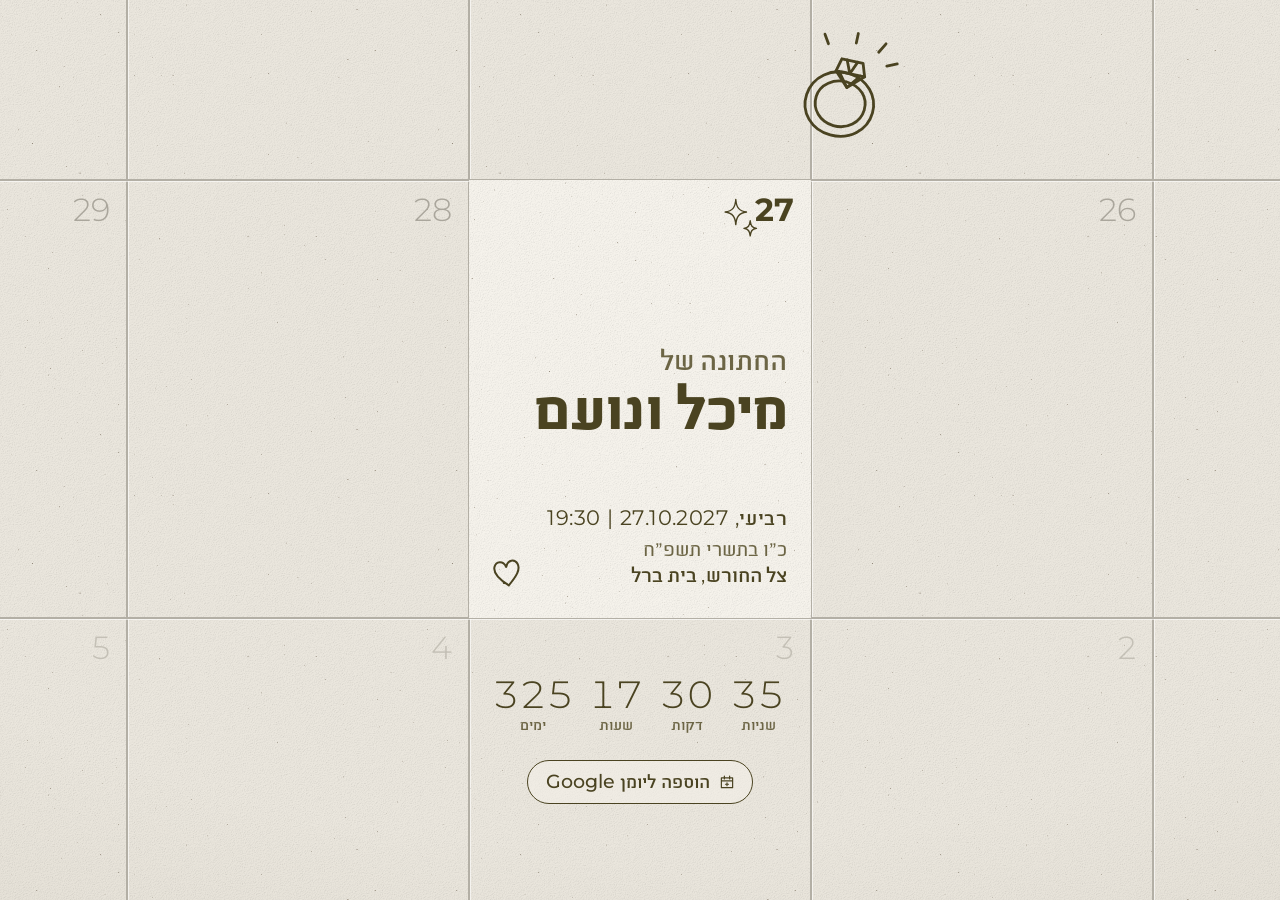
==== commit 29f5ce78: "Replace the glasses with the couple; smoother on phones; venue name - The dancing couple takes the g" ====
--- a/index.html
+++ b/index.html
@@ -141,57 +141,35 @@
           <svg class="doodle doodle--heart" viewBox="0 0 44 44">
             <path pathLength="1" d="M22 38C10 28 4 20 7 12c3-7 12-7 15 2 3-9 12-9 15-2 3 8-4 16-15 26-2-3-4-4-6-4"/>
           </svg>
-          <!-- The two of us dancing (from Us.svg, cropped to the drawing) -->
-          <div class="doodle doodle--us">
-            <svg class="us" viewBox="726 170 468 741">
-              <path d="M930.5,312.21l-12.46,3.18-1.2-2.32c-3.07.88-6.41,1.87-8.83,3.35-.31,3.34-1.68,5.28-5.14,6.35-2.23.69-6.79.23-9.07-.35-.47-.12-.94-1.55-.99-2.01-.19-1.95,6.11,1.35,9.55-.73l-2.05-4.26c.59-1.21.73-2.03,1.13-1.11l2.52,5.01c.64-2.3,1.26-3.44,2.14-5.02l3.25-5.88c1.35-2.44,1.66-4.93,1.28-7.36.93-2.4,1.84-9.73.19-12.3-1.33-2.07-3.47-3.14-2.81-6.02,4.53,4.32,4.66,3.27,5.74,9.9.79-.15,2.09-1.32,2.38-2.16.48-1.4-.52-2.48-1.46-3.51l-5.53-6.09c-2.31-2.54-1.84-6.15-3.29-8.92-2.26-4.31-6.51-7.63-9.01-11.85-.71-1.2-1.53-2.4-2.43-2.7-1.59-.55-3.06,1-3.6,2.28-1.76,4.19,2.88,3.6,3.96,7.03.4,1.27-.22,3.57-.97,4.59-5.87,7.98,3.8,11.95,1.06,14.13-3.6-1.83-4.01-5.56-4.59-8.87-.98-5.61,3.39-6.05,3.23-8.62-.08-1.29-4.21-2.26-4.9-5.13-.6-2.52,2.36-7.97,5.73-8.76.44-3.71-1.92-8.16-6.18-9.46-8.05-2.45-16.94-3.49-25.28-2.05l-8.58,1.49c-.5.09-1.6.49-1.65.95l-.38,3.12c-4.52-5.16-10.91,4.43-13.11,7.97-2.83,4.56-3.18,9.13-2.24,14.26,1.58,8.62,2.28,17.23,4.32,25.86.52,2.18,6.51,10.86,7.3,15.75,2.16-.86,4.66-1.55,6.99-1.89-1.16,3.45-5.02,2.3-6.87,4.32l-2.53,2.77c-6.1-1.66-9.61,8.77-9.06,13.86,5.16-6.32,4.84-7.87,13.47-10.25,4.31-1.19,8.55-3.29,13-3.5,5.52-.26,10.55-.75,16.01-1.21l6.36-.53-5.07-2.7c-3.05,1.19-11.97.74-13.53-2.52,2.07-1.7,7.16,1.58,10.84.47-3.34-3.5-6.2-7.48-3.49-11.82.29,5.49,2.41,9.24,7.58,9.91l.05,2.91c1.7.51,8.29,1.71,8.51,3.92.33,3.35-9.81,2.98-11.76,3.04-2.43.07-5.02.78-7.47,1.04-2.77.29-6.12-.43-8.87.19-5.87,1.33-11.54,2.83-16.92,5.22-3.42,1.52-6.34,5.08-7.07,8.42-1.2,5.47-3.98,9.19-8.27,12.38l-10.09,7.51c-2.71,2.02-5.38,4.47-8.17,6.11-4.3,2.54-7.17,5.26-9.67,9.46-1.66,2.78-3.43,5.33-4.36,8.5-1.71,5.83-2.69,11.4-2.8,17.55-.12,7.07-1.68,13.99-1.38,21.07l.49,11.59.6,12.52.49,8c.32,5.24.42,10.24.13,15.49-.17,2.98-.02,5.68.45,8.72l8.7,1.05c4.2.51,7.96,1.17,12.54.42.23-4.24.46-7.91.03-11.73l-.9-7.92c-.64-5.66-2.04-11.2-3.69-16.64-.88-2.9-2.69-5.42-4.23-7.95-3.36-5.54-5.83-11.43-6.32-18.39,2.33,3.52,2.4,7.76,4.41,11.27l6.01,10.55c3.5,6.14,6.4,25.66,6.47,33.38l.19,19.61c3.44-3.8,4.39-7.77,6.1-11.91,1.97-4.77,3.27-9.57,4.08-14.74.39-2.45.13-4.81,2.34-7.01l-.67,5.44c-1.12,9.06-4.97,20.39-9.52,28.33-2.32,4.06-3.75,9.25-3.98,13.99l-.65,13.61c-2.26-3.59-.25-7.42-.72-11.13-.61-4.88,1.8-9.31,1.89-13.83.08-3.56-2.31-7.18-.5-11.78l-19.98-1.89c2.35,6.8,2.62,13.49,3.34,20.67l1.81,17.8c.89,8.8,2.63,17.05,4.96,25.53.47,1.72.53,3.26,1.74,4.35,2.75-5.35,3.85-10.42,4.23-16.15.06-.92,1.02-2.73,1.34-3.58.25-4.15,1.68-7.9,4.28-11.23,3.01-3.84,4.5-8.06,6.54-12.91,1.31,7.02-8.12,16.86-8.65,19.58-.42,2.16-.52,4.36-.78,6.56l-.7,6.09-.76-2.25c-.79,5.37-2.04,10.25-4.03,15.06l1.26,3.29-2.41-.66c-.38,11.47-1.98,15.15-.65,26.63.4,3.42.29,7.3,1.2,10.39,1.52,5.12,3.23,9.54,4.03,15.12,4.27-.32,8.41-1.88,12.31-4,4.17-2.26,8.45-3.95,12.51-6.46,3.4-2.09,7.14-4.41,9.96-7.19,7.38-7.29,14.75-13.84,23.17-19.94l8.96-6.49c2.8-2.03,5.63-3.5,8.46-5.6,6.29-4.65,13.66-8.8,20.57-12.42.65-.34,1.39-1.66,1.82-2.39l10.04-1.69-.66-5.17c-.03-.2.22-1.2.28-1.38.09-.28.94-.38,1.04-.1,1.27,3.64-.8,1.9,2.07,8.17.66,1.45-.19,4.53,1.34,5.82,9.51-4.75,22.64-7.21,32.49-3.62l6.24,2.28c-1.15-5.89-3.02-10.09-5.27-14.96-2.97-6.45-5.01-13.08-6.62-20.02l-4.15-17.85-4.7-24.64-4.13-24.07c-1.69-9.86-.92-19.59-.31-29.39.17-2.73-.41-5.52,1.83-7.77l-.7,12.23c-.28,4.94-.68,9.76-.31,14.6.18,2.33.12,4.87.51,7.07l3.63,20.39c3.34,18.78,5.32,30.39,10.1,48.97,1.6,6.22,2.92,12.04,5.59,17.94,2.33,5.14,7.71,15.74,5.89,20.75-.84.02-1.51-.2-1.67.12l-.83,1.65c-2.73,5.43-7.08,9.71-11.56,13.8-6.64,6.06-6.96,4.22-12.89,14l1.09,10.18c1.09,10.16,1.37,19.94,1.9,30.01l.92,17.61c.36,6.78.75,13.28.16,19.98l-1.32,14.86c-.39,4.37-.66,8.82-1.63,13.03l-3,13.01c-1.34,5.83-1.91,14.04-.55,20.05l1.44,6.35c.03.12-.9.98-.95.98-4.19-10.46-4.05-22.02-.99-33.13,1.88-6.84,2.89-13.34,3.48-20.36l1.48-17.63c.52-6.15.17-12.15-.13-18.3l-1.56-32.03-1.9-20.01c-.18-1.87-.29-4.76-.64-6.43-4.48-5.34-6.79-10.92-8.89-17.35l-5.2-15.92c-1.77-.06-5.3-.72-6.76,0-10.19,5.06-21.2,12.27-30.37,18.72l-17.01,11.98c-2.63,1.85-11.71,9.58-13.82,11.71-2.81,2.84-5.36,5.71-8.63,8.03-4.12,2.92-8.16,5.53-12.75,7.63l-11.41,5.23c-2.22,1.02-4.42,1.43-7,2.01l-.63,4.78c2.48,10.9,2.51,21.92-.8,32.85-.39-2.11-.07-4.38.18-6.74.76-7.12,1.03-13.93.07-21.26-2.37.75-1.76,2.74-1.74,4.58.07,5.05.35,10.03-.12,14.96l-1.57,16.68c-.46,4.84-.68,9.51.11,14.37l2.61,16.17c.28,1.76.92,3.23-.06,5.17-1.29-3.43-2.09-6.7-2.56-10.25l-1.7-12.76c-.49-3.69-.38-7.4-.02-11.08l1.58-16.29.28-16.4c.07-4.06,2.5-8.66,2.29-14.38-.24-6.4-2.68-11.9-4.1-18.08-2.94-12.79-1.96-25.99-.24-38.94-6.96-7.6-2.61-4.25-4.38-10.13-3.16-10.46-4.97-30.61-5.58-41.92-.26-4.7-1.42-17.1-5.2-19.97-.03-10.33.21-20.62-.29-31.04l-1.18-24.4c-.28-5.77.37-11.28.71-17.1l.53-8.93c.49-8.25,2.31-17.23,7.11-24.02,2.2-3.12,4.28-6.25,7.39-8.48l10.94-7.86c2.98-2.14,5.68-4.27,8.41-6.64,2.89-2.5,7.09-4.1,8.22-8.24-2.67-1.51.13-11.91.92-14.81.79-2.87,2.64-5.01,4.74-7.08-.69-5.08-.63-10.74-2.14-15.72-1.59-5.25-3.18-9.93-4.05-15.32-.84-5.25-1.8-10.28-1.63-15.7.18-5.65,3.43-18.85,8.49-21.98,11.3-7,29.2-9.32,41.92-6.6,12.39,2.66,11.1,5.64,13.68,14.87,1.12,4.02,4.46,6.55,7.13,9.56l4.21,4.75.39,8.02,6.99,8.34c1.56,1.86,2.81,4.6,2.07,7.12-.42,1.42-2.6,2.79-3.41,4.12-.93,1.54-.75,4.26-1.33,5.88l-1.32,3.67-2.45,6.68c2.76-1.68,14.05-3.78,14.18-2.92l.2,1.36c4.81-1,10.12-1.64,14.71-3.88l7.42-3.62c20.99-10.24,13.27-10.27,36.59-21.54,4.77-2.31,8.67-1.88,13.49-6.62,5.57-5.47,11.21-10.08,17.49-14.68,3.43-2.51,6.5-5.34,10.32-7.18,2.88-1.38,5.61-2.83,8.25-4.59,4.35-2.92,8.97-4.83,13.36-7.76l10.55-7.04c4.01-2.68,8.33-4.28,12.01-7.42,5.44-4.63,11.03-5.39,14.94-9.42l6.88-7.09c9.43-9.71,9.54-15.62,17.19-22.02,1.19-1,5.82-10.45,8.72-7.26.52.57.77.81.9.59.18-.3.67-1.15.83-1.36l1-1.32c.24-.32,1.29.2,1.36.61l.2,1.22c.04.23.28.95.36,1.16s.62-.25.68-.46l.32-1.21c.46-1.73,1.38-3.06,3.16-4.34l1.54,6.65c1.27-2.11,2.7-4.44,4.47-5.36.26-.14,1.53-.16,1.61.11l.38,1.32c.64,2.18,1.52,5.22,3.29,6.85l13.69,2.44c3.34.6,7.49.95,9.57,4.17,5.36,8.34,5.92,14.96,8.02,24.04.87,3.74,2.03,7.32,2.55,11.09l1.01,7.41c.8,5.82,0,11.76,0,17.57l-.02,12.19.51,14.3c.38,10.73-.1,16.42.62,27.16.56,8.27-.15,21.65-1.18,30.07-1.27,10.4-.32,13.44-2.44,25.89-3.49,20.56-4.55,16.19-8.74,31.85-.76,2.85-1.31,5.52-1.36,8.56-.19,11.7-.88,14.7,8.34,23.41.47.44,3.62,3.31,2.9,3.98l-1.04.95c-1.98,1.81.5,11.6-8.54,18.63l-10.82,8.41c-4.1,3.19-9.2,4.71-13.46,7.6-2.16,1.47-4.34,2.29-6.76,3.21l-12.71,4.82c-4.69,1.78-9.77,2.29-14.8,2.9l-6.87.84-1.63,3.76-.48-3.38c-3.84.88-.63,10.19-.7,16.18-.11,9.35-1.17,18.5-4.35,27.16-.93,2.53-2.33,5.04-2.87,7.7,3.3,3.93,7.15,7.21,12.15,8.14,10.98,2.02,21.9,3.91,32.93,3.2l14.4-.92c5.55-.36,11-.66,16.69-.06,2.5.27,9.84,3.14,9.42,3.39l.9-.52c6.48-3.53,6.1-8.18,13.75-9.29-1.17-2.63-2.53-5.51-2.7-8.4l-1.04-17.41c-.89-15,2.64-16.62,2.67-31.58-.54.15-.95.27-.6.17-.52,1.54-1.24,2.29-1.78,2.94-1.41,4.85-3.16,9.54-5.82,13.9l-.94.09c5.63-14.73,11.32-28.05,6.74-44.41-3.13-11.19-13.61-16.24-8.84-20.63,1.15,1.71,2.42,3.56,3.75,5.11,3.83,4.45,5.52,9.92,8.05,15.17,3.25,6.74,3.31,14.15-.53,20.78l.18,1.2.18,1.19.53-.55.28-.91.89-2.86c1.31-2.8.11,6.69.1,7.37-.21,7.99-1.75,15.34-2.74,23.11-.94,7.44.86,14.88.79,22.38-.08,8.7,3.01,10.24,3.93,12.58,1.33,3.37-5.98,3.94-6.64,4.24-2.26,1.02-6.19,4.43-6.44,6.84-1.71,16.1.27,14.21-4.29,31.67-5.34,20.46-6.54,52.27-11.26,75.73-1.13,5.63-6.12,25.85-8.07,30.93-2.17,5.64-4.04,11.81-4.93,18.13l-1.64,11.74c-.04.31-.34.96-.41,1.16l-.31.81-.31.78-.31.79-.39,1.02c-.41.32-.73.57-.79.22l-.41-2.55c.1-1.29-.2-.15-.43.84-3.29,17.12-11.64,30.79-20.56,45.47-1.7,2.8-4.16,5.38-5.2,8.52-1.6,4.84-2.02,9.73-3.04,14.79l-6.13,30.41c-.81,4.01-1.18,8.04-2.63,11.85-2.98,7.79-6.1,15.23-8.1,23.35-3.2,12.99-8.83,18.46-9.82,24.16-.24,1.36,1.35,1.85,2.45,2.07l6.58,1.31c1.75.35,3.85,1.36,4.37,3.06.24.8.35,2.14.22,2.73-.13.59-1.46,1.33-2.1,1.39l-21.35,2.01c-5.42.51-11.06,1.04-16.41.27-7.57-1.09-14.69-2.4-22.14-4-3.16-.68-6.36-2.28-9.14-3.86-2.77-1.59-4.25-4.77-5.75-7.29-4.3,3.23-1.93-13.7-1.7-14.94,1.42-7.66,2.69-15.42,5.72-22.52l6.29-14.76c.77-1.8.99-3.33.67-5.45l2.6-3.75c1.1-3.96,2.39-7.28,4.3-10.83,6.92-12.94,7.65-22.51,8.87-36.56.07-.85-1.44-2.28-.7-3.27,2.47-3.33,2.99-6.93,3.63-10.92l2.36-14.75,2.31-20.42,2.09-40.02.39-6.88c.54-9.55.9-18.93.6-28.59-.3-9.62,1.64-2.04-1.72-15.47-3.72-14.9-5.61-31.3-1.53-46.15,1.57-5.7,4.22-10.78,6.26-16.3,4.9-13.23,3.51-1.87,2.3-14.11-1.41-14.26-2.88-10.39-2.91-27.59l-.05-27.69c-.02-12.09-3.02-12.16-3.16-17.42,0-.24.39,0,.92.24,5.84,2.73,10.2.29,15.13.29l.33,1.32c.05.21-.83.97-1.09.99l-8.38.86c-.93.1-2.37-.18-3.78-.24,3.55,16.61,1.15,34.09,2.43,52.24.42,5.93,2.38,13.36,2.46,18.73,0,.54.61,1.47.76,1.72s.79-.82,1-1.14c3.39-5.21,7.23-10.68,9.32-16.64,1.68-4.8,4.23-4.66,5-5.69,1.99-2.65,3.75-7.85,3.74-11.27-.02-10.77,2.79-19.77,2.48-24.53-.27-4.15-1.42-8.87.88-12.88.9-1.57,2.86-1.44,2.22-1.67-2.08-.76,1.17-13.31,1.7-15.44l5.92-23.47c3.27-12.98,4.3-26.16,5.28-39.53.35-4.73.67-9.18,1.34-13.74l1.33-9c.34-.16.76-.43.77-.27.02.25.09,1.09.07,1.34l-.65,7.58-2.78,32.61c-.9,10.55-2.93,19.95-5.91,30.26-2.38,8.25-4.83,19.2-6.65,26.99-.09.41.22,1.65.36,2.33-.65.95.37-.21.83-.79l7.14-23.42c3.32-10.89,8.21-20.87,10.55-31.89l4.28-20.18c.96-4.53,5.79-10.52,5.58-8.17-.31,3.32-1.03,1.02-2.95,5.51-4.59,10.76-3.55,20.37-6.41,27.38-4.01,9.81-6.56,19.59-9.71,29.62l-6.45,20.6c-3.77,3.96,21.43-2.57,22.02-2.8l9.17-3.58c3.52-1.38,6.85-2.98,10.11-4.87,4.36-2.53,8.94-4.54,12.95-7.56l6.99-5.27c8.31-6.27,7.62-8.8,9.22-19.28-9.02-9.29-10.46-10.92-10.48-24.34,0-4.46.39-8.69,1.83-12.96l5.6-16.6c4.17-12.38,6.04-36.61,3.89-50.51-.16-1-.04-1.14.63-.38l1.25,2.77c1.14-9.33.41-18.59.29-28.27l-.27-22.22c-.13-10.58-.63-20.9-.15-31.51.18-4.14.26-7.81-.39-11.9-1.02-6.4-2.21-12.46-3.79-18.78-1-4.03-1.14-8.49-3.16-12.06-.56-.98-1.52-1.99-1.81-3.07-2.22-8.1-5.31-7.58-14.56-9.64-2.29-.51-.76,2.59-4.38,1.77-11.99-2.72-7.25-13.4-11.6-10.56-1.8,1.17-2.03,4.26-1.58,6.04,1.01,3.96,3.87,2.89,3.76,6.35-.03,1.07-5.43-.52-7.57-11.26l-.23-1.17c-.04-.2-.35-.71-.47-.55-1.73,2.15-1.98,7.15-1.89,10.39.09,3.18,5.49,4.91,4.54,5.92l-.97,1.02c-.26.27-.53,1.39-.6,1.89-.06.47-.84.48-1.64.28-6.65-1.68-6.91-10.51-8.01-16.52-4.55-1.88-4.84,11.05-3.16,12.67,7.62,7.38,15.95,7.05,20.92,10.66.53.38,1.19.78,1.62.61,4.74-1.85,10.11-3.68,15.33-3.46,2.51.11,2.81,4.19,1.38,5.76-1.65,1.82-3.72,3.23-5.87,4.71.34,5.91.41,11.69.1,17.58l-.96,17.76c-.58,10.82-.92,21.27-.61,32.08.65,22.87,6.08,22.65-1.74,43.33-1.64,4.33-3.18,7.74-4.1,12.08-2.11,9.86-1.24,13.48-4.5,23.64-3.38,10.55-13.82,10.57-5.24,30.44,2.92,6.76-.02,13.38-.58,12.48,0,.01-.36-.38-.6-.63.92-4.18.71-7.96-.89-11.77-2.34-5.56-3-11.23-3.11-16.98-.42.68-.8,1.3-.85,1.42l-2.56,6.66c-.09.22-.44.96-.54,1.18s-.77.36-.74.13l.2-1.39c.02-.15.19-.62.26-.83l4.41-12.95c.59-1.72,3.19-8.09,4.55-9.15l.74-.58c.18-.14.26-.11.5-.06.23.05,0,1.29-.17,1.56-2,2.98-3.98,7.41-5.19,11.17.31.62.7,1.44.32.65l6.14-8.74c1.79-2.55,2.87-6.49,3.71-9.82-1.62-2.24-4.24-4.47-4.6-7.41-.7-5.68,2.86-11.91,5.5-9.77l1.1.89c.31.25,1.89-6.34,3.15-9.59,10.65-27.52,3.24-17.23,2.78-46.6-.09-5.4-.19-10.56.09-15.98l.61-11.63.38-11.12c.18-5.22,2.07-22.9.36-27.29-.12-.3-.64-.14-1.26-.09-5.64.49-10.09,3.12-14.89,5.81-5.13,2.88-10.12,5.55-14.98,8.91-4.41,3.05-8.98,5.65-13.7,8.33-1.17.67-2.58,1.3-3.49,2.09l-5.11,4.41c-5.62,4.85-10.99,9.58-17.05,13.92-3.18,2.28-5.57,5.37-8.36,8.26-2.41,2.5-3.91,6.04-6.55,8.39-3.05,2.73-6.41,4.93-9.69,7.41-9.03,6.83-16.75,8.44-18.91,10.49-4.89,4.65-9.95,8.37-15.28,12.43-3.82,2.91-7.22,5.69-11.82,7.51-6.06,2.39-8.13,6.24-14.58,9.03-.3,6.01-2.45,11.66-5.11,17.22l-2.06,4.31-.09.76c-.2,1.65-10.11-1.68-15.33,4.51l-4.81,5.7c-2.47,5.64-5.04,10.7-8.04,15.64-.8-.19-1.27-.37-1.34-.16l-.52,1.53c-.26.76-.93,1.99-1.02,2.65-.95,7.31-5.35,13.27-6.14,16.6-1.05,4.39-4.14,14.84-7.49,18.53.27-3.06,1.82-5.77,2.96-8.76l.31-.81,1.09-2.87.3-.79.33-.9-.78-.12c-3.07,4.55-5.79,8.81-8.04,13.88-.71,1.59-1,3.58-2.12,5.26.16-6.54,3.48-13.21,7.58-18.02l.78-.92c2.48-2.91,9.33-15.71,9.63-19.85l-1.34.23c-1.14.19-.43.33-1.75.1-.33-.06-.77-.89-.73-1.46l.09-1.09c0-.05.46-.33.52-.33h1.01c2.08-.04,2.78-.14,3.6-2.27l.5-1.31c.18-.06.84-.29.55-.19l.88.84c2.09-7.54,3.8-7.66,6.58-14.67,1.13-2.85,3.29-4.67,5.13-6.91,2.32-2.82,4.03-5.04,7.98-6,3-.73,6.33-.34,9.71.57-1.11-6.1,4.89-12.7,4.98-17.92l.15-8.85,1.44-14.37,1.15-18.01c-2.85,0-17,7.74-18.2,8.61l-9.99,7.24c-2.22,1.61-4.78,2.94-7.34,4.08-5.41,2.43-11.23,6.62-16.19,7.58l-5.94,1.15ZM1122.41,196.54l-2.24-5.81-1.28-8.58-1.95,2.96,2.65,9.34,2.84,2.08ZM1057.19,272.82c4.51-6.06,8.73-11.72,14.36-16.27l15.31-12.37,11.24-9.71c1.16.7,9.37-4.44,10.46-5.22,5.33-3.84,10.71-6.87,16.4-10.12l6.02-3.44c3.31-1.89,7.75-2.79,11.44-4.04.35-.12.92-1.14,1.29-1.12l1.75.11c1.93.12,4.71-1.73,4.65-4.05-4.96-2.46-22.33,7.15-23.86,4.23-.18-.33.08-1.4.45-1.5l3.57-.94c-7.89-3.42-14.1-4.59-20.41-10.83-.33-2.39-.33-5.32-.33-8.21-4.37,2.1-6.54,6.13-8.8,10-5.59,9.58-5.28,8.66-12.85,16.35-2.7,2.74-5.03,5.72-8.42,7.46-3.28,1.69-6.73,3.32-9.59,5.56-3.36,2.63-6.34,4.99-10.3,6.84-1.47.68-3.96,1.67-5.13,2.63-5.28,4.39-10.64,7.28-16.55,10.57-5.46,3.04-10.29,6.97-16.27,9.14l-19.09,14.77-4.65,4.74c-2.34,2.38-4.94,3.74-7.92,5.68-.25,2.36-.47,5.22-.66,7.87l-1.39,19.35c-.23,3.21-1,6.2-.6,9.56,5.34-4.72,10.05-8.19,15.97-10.94,3.94-1.83,7.31-4.31,10.7-7.03l15.69-12.61c2.9-2.33,7.06-2.76,10.18-4.66,6.01-3.64,11.44-7.69,17.35-11.83ZM845.65,310.81l-2.44-5.42c-.42,2.01.06,5.81.78,7.6.15.37,1.97.24,1.93-.16s-.09-1.62-.27-2.02ZM1133.7,348.62l.99-4.4,1.49-6.59-3.35,1.17c-2.6,2.64-2.21,6.85.87,9.83ZM1036.14,812.9c-.48,2.3-.74,4.33-1.47,6.46-2.36,6.87-6.18,13.1-8.04,19.98-1.26,4.65-2.01,8.76-3.09,13.83l7.39-4.38c7.08-4.19,8.45-7.62,12.8-14.53.08-.13.53-.48.58-.34.06.14.35.7.29.83l-.86,2.05c-7.78,18.53-20.2,14.82-21.04,22.17l-.65,5.67c1.99-.31,2.54,1.02,2.85,2.66l4.78.06c14.24.18,27.78-.8,42.12-2.69l2.23-7.84c3.68-12.95,5.59-11.12,11.31-20.19l14.57-23.09c4.33-6.86,6.33-12.32,7.17-20.52l1.62,1.97c2.57-8.91,2.46-19.68,5.83-28.38,1.61-4.14,4.7-7.5,6.88-11.31l8.51-14.86c3.17-5.54,6.1-10.96,7.67-17.28l3.32-13.44c.06-.24.6-.79.75-.71l.91.5,2.06-14.75c.61-4.33,2.15-8.37,3.55-12.49,5.64-16.64,11.89-43.14,13.64-60.5l1.11-11.07,1.22-9.69c1.11-8.84,2.27-17.54,4.57-26.13,1.77-6.6,3.24-12.81,3.65-19.65l.73-12.2-5.98,1.02c-4.75-2.51-9.28-3.22-14.51-2.96l-29.79,1.47c-7.12.35-13.78-1.33-20.72-2.22-7.31-.94-13.64-3.53-18.55-9.42l-1.74,2.11.07-3.88c0-.24-.13-1-.16-1.21-.03-.21-1,.59-1.09,1.07-1.24,6.7-7.19,13.7-10.58,19.85-4.78,8.68-8.23,17.63-11.18,27-4.03,12.79-1.34,32.1,2.21,45.24.44,1.61,3.43,16.75.91,16.43.1,2.78.05,5.83,0,8.78l-.37,16.78-.49,9.42-.51,12.74-.96,15.47c-.26,4.13-.24,8.07-.68,12.2l-2.05,19.23c-.59,5.51-2.28,10.59-2.31,16.37,11.71-14.47,5.85-6.06,11.03-18.49l4.43-10.63c3.51-8.42,8.86-15.32,8.7-26.59-.13-9.44-.39-18.51.18-28.01l.43-7.06c.43-7.14-.33-14.04-.67-21.25l-1.16-24.88-.28-12.33c-.02-.84.92-2.39,1.56-2.78l.6,18.41.46,7.16,1.11,20.52c.34,6.28.05,12.47-.09,18.69l-.39,17.86c-.13,6.09.39,12.07-.13,17.96-1.15,12.89-5.53,16.26-9.51,26.23l-5.06,12.68c-2.56,6.42-9.27,10.58-11.74,17.27-4.12,11.16-2.67,27.41-9,40.95-1.15,2.45-2.45,4.62-3.32,7.43,9.24-6.82,14.4-23.88,22.56-33.71-.62,5.2-4.23,9.3-6.78,13.8l-8.02,14.18c-3.35,5.93-12.45,12.5-13.38,16.94ZM939.62,568.3c1.06-2.73,2.31-5.22,4.69-7.19l9.36-7.78c3.9-3.24,6.74-7.05,9.38-11.69-2.03-2.15-4.58-2.5-7.34-2.99-7.66-1.36-15.02.33-22.46,2.34l-6.55,1.76,4.59,13.81c1.34,4.04,3.55,7.77,6.09,10.83,1.04-.68,1.03-.82,1.19-.59l1.05,1.5ZM1083.67,873.14c2.19-8.28,6.18-12.27,8.43-19.29,2.91-9.09,5.33-18.11,9.06-26.82,2.56-5.98,3.62-12.6,4.4-19.57l-3.59,6.18-16.19,26.27c-2.54,4.13-6.23,7.46-7.97,12.02-.83,2.17-4.57,13.17-3.61,14.61,2.27,3.42,5.98,5.51,9.47,6.6ZM1065.43,882.79l10.14-.49,20.41-1.81c.54-.05,1.77-.84,1.45-1.04-.21-.14-1-.82-1.32-.88l-8.84-1.75c-12.08-2.4-13.69-9.76-16.02-9.42-10.41,1.5-27.81,3.13-37.93,3.03l-8.05-.09c1.84,7.36,16.14,9.06,22.56,10.14,5.82.98,11.48,2.62,17.6,2.32Z"/>
-              <path d="M1090.39,363.83l3.26-3.22-2.55-6.66c-2.15,1.42-3.24,2.14-5.02,2.73l-4.53,1.48,2.46,10.24.33-4.91c.96,1.22,1.61,3.07,1.55,4.54-.07,1.57-1.21,3.01-3.06,3.66l-2.65-12.91-4.63,2.94c-.51.32-1.25,1.57-1.14,2.13.13.67,1.31,1.45,2.06,1.77l1.67.71c.44.19.08,1.88-.4,1.96-1.32.23-4.36-.92-4.92-2.22-1.27-2.95.7-5.77,3.02-7.19l4.04-2.47-1.85-8.43c-.1-.45.43-1.68.8-1.84l1.54,3.05c2.29-3.39,4.57-6.93,7.69-9.79,2.59-2.38,4.37-4.85,6.6-8.04.28,3.7-2.15,6.25-4.47,8.51-3.55,3.47-6.63,6.97-9.7,11.02l.89,7.28c3.16-6.11,5.61-7.16,10.48-14.49l5.11-7.7c1.77-2.66,2.11-5.71,3.03-9.04,3.04,2.62-2.69,11.12-3.96,14.36l5.96-4.58c9.93-7.64,18.6-15.44,21.78-28.25l-9.26-4.3c-.43-.2-1.25-1.05-1.28-1.46-.03-.41.31-1.17.56-1.56l7.69,3.49c4.26,1.93,8.43,4.65,11.76,7.93,4.45,4.38,5.85,16.78,1.96,21.52-.1-14.85,1.59-16.2-10.56-24.91-1.15,10.77-12.88,23.14-21.08,28.5l-6.86,4.48-.26-.61c-.08-.19-.43-.82-.54-.68l-.68.87c-1.11,1.42-1.82,2.58-1.15,4.38l-2.99,2.99c2.44-.18,4.68-.08,6.62-.59,21.05-5.61,29.18-26.15,30.13-26.03l.79.1c.22.03-.09,1.01-.19,1.22-6.39,13.66-20.27,26.71-36.2,27.71l3.05,8.62,9.19-5.39c2.69-1.58,5.11-3.78,7.68-5.62,6.39-4.56,11.05-10.23,16.02-16.5-1.78,6.79-6.76,11.17-11.65,15.28l-4.82,4.05c-4.95,4.16-10.25,6.79-16.39,10.19l.33,6.65c-.06.71-1.64,1.3-2.49,1.68-2.21.98-5.3,1-5.98-2.19l6.33-.35c.45-1.02.51-3.79.22-4.35-1.62.35-1.86.49-3.34.24Z"/>
-              <path d="M896.01,890.62l-1.58.63c-.38.15-.78-1.28-.78-1.69l.02-3.88c.04-7.14,2.01-10.48,2.43-17.26-3.6-10.05-6.38-20.01-7.63-30.78l-4.96-42.69-4.23-42.75c-1.36-13.7-3.16-26.82-5.59-40.33l-1.41-7.82c-1.24,4.56-2.55,8.43-4.95,12.24l-5.11,8.12-11.07,21.54c-1.79,3.49-3.82,6.62-5.49,10.13-4.68,9.81-9.83,16.49-13.75,25.49l-13.1,30.13-8.51,20.8c-3.81,9.3-7.14,18.42-9.52,28.2-.9,3.69-2.37,6.88-4.25,10.12-1.81,3.14-4.01,8.58-5.55,9.04-1.29-2.25-2.46-2.77-4.5-3.68l-6.03-2.69c-.08,10.76,6.08,11.34,12.73,18.21,3.28,3.39,4.84,8.11,3.66,12.5-4.55,1.57-6.41-.85-12.92-.07-6.21-1.91-12.36-3.29-18.98-2.94-7.55.4-14.37-2.02-19.29-7.94l-4.74-5.7c-1.04-1.25-4.03-1.84-5.04-3.17-4.2-5.57-5.66-9.86-1.87-15.82l8.1-12.77c1.06.82,1.39,2.46.77,3.49l-8.39,13.88c-1.74,2.87.5,7.88,3.08,9.43,2.47,1.48,4.87,2.96,6.31,5.29,4.71,7.65,12.43,11.01,21.29,10.46,4.25-.26,9.26.51,13.32,1.68,8.26,2.38,6.26.54,16.2,2.08,2.13-5.53-4.06-10.71-8.18-13.57-4.78-3.33-7.72-7.82-8.17-13.8-.2-2.61-1.33-3.91-3.44-5.21-3.39-2.09-6.64-4.23-10.5-5.49-7.44-2.43-17.89-4.93-22.79-10.78-.14-.17.04-1.55.2-1.44l1.06.74c4.83,3.34,10.38,5.66,16.19,7.11,8.42,2.09,15.24,6.48,22.27,11.45,2.63,1.86,6.1,2.77,9.11,4.26,4.87-6.75,8.06-13.93,9.96-21.95,1.89-7.97,4.75-15.31,8.3-22.64,2.45-5.06,4.42-9.96,6.38-15.16,2-5.33,4.55-10.14,6.77-15.4l9.87-23.42,9.96-18.19c2.34-4.27,4.62-8.19,6.87-12.47l6.13-11.63c3.19-6.06,6.15-11.46,9.86-17.4,3.25-5.19,7.39-11.99,6.56-18.4l-3.49-26.91-3.59-20.03c-.8-4.44-2.4-8.25-4.7-12.05-1.81-2.97-1.89-7.18-3.26-10.53l-5.82-14.18c-.44-1.06,0-3.53.19-4.62h.77c.16,0-.26.99-.21,1.14,2.84,9.62,5.2,10.04,7.74,20.95.85,3.64,2.55,6.82,4.15,10.25,4.64,9.91,6.85,34.94,8.75,46.2l3.75,22.27c2.35,13.98,4.38,27.45,5.8,41.66l4.39,43.71,2.52,22.75c1.91,17.25,4.29,33.76,9.83,50.33l-2.13,14.66c-.07.47-.15,1.74.17,2.02,1.43,1.28,3.98-.36,4.89,1.22l.65,1.11c4.94-.18,10.92-1.95,15.89-3.58,4.66-1.52,9.23-2.5,13.49-4.38,4.38-1.94,8-3.93,12.15-6.45-3.11-1.62-8.66-.56-8.3-3.28,1.63-12.08-3.18-6.6-4.32-14.76l-1.86-13.34c-1.05-7.53-.74-14.9-1.23-22.35-.39-5.98-5.12-10.98-4.84-17.49l4.74,11c.02-11.89.49-22.58,1.18-34.08.18-3.02.18-7.27,2.14-9.15.64-.61.49-2.45.45-3.1l-.06-.88c-.01-.16.51.15.61.27l.53.71c.68-2.59-.94-5.33,1.81-7.41l-.14,12.97c0,.3-.8,1.38-.89,1.2l-.85-1.76c-1.5,1.06-2.42,3.51-2.16,5.63.44,3.64-.03,7.11-.24,10.77-.56,9.7-.22,19.11-.1,28.84.02,1.54.67,3.7.59,4.94-.54,8.45.15,16.29,1.45,24.56.65,4.13.5,8.43,2.36,12.21.54,1.08,2.96,2.57,3.06,3.84l.55,6.84c3.33.58,6.64,1.13,9.51,2.35,7,2.97,17.01,6.18,24.5,7.78,3.04.65,6.45,1.96,9.45,1.7,4.18-.37,12.42-.32,12.75,4.91.14,2.16-1.71,3.29-3.92,3.44-5.36.36-10.08,3.75-20.47,3.64-4.67-.05-8.57,1.13-13.04,1.96l-26.22,4.89c-5.39,1.01-10.7,1.46-16.17,1.22-1.71-.07-3.47-1.54-4.89-2.15-4.81-2.06-11.93-3.46-10.68-7.93,2.48,2.21,5.01,3.38,8.29,4.42,1.94.61,4.24,2.55,6.27,2.84,7.24,1.06,13.94-.5,20.91-2.01,7.36-1.59,17.76-2.7,22.67-3.98,13.14-3.42,13.79-.75,26.8-4.12l8.32-2.16c-2.55-2.78-5.12-1.64-7.84-1.68-7.58-.12-13.13-2.2-20.03-4.17-6.02-1.72-12.05-3.39-17.63-6.32-7.49,5.92-16.52,9.79-25.65,12.13-9.63,2.47-12.89,4.99-24.4,3.48Z"/>
-              <path d="M1125.01,854.83l-.88,4.77c-.93,5.06,4.9,6.67,3.56,8.66-1,1.49-16.72,2.95-19.56,3.32l-16.62,2.16c-.56.07-1.76-.03-2.21-.18s-.52-1.22-.44-1.8c2.95-.45,6.11-.81,9-1.42,10.8-2.28,15.54-1.42,26.31-3.95-2.08-4.68-2-8.36-.26-13.03.34-.91-1.51-2.47-2.01-3.31-3.23-5.42-5.1-11.27-6.94-17.31-1.51-4.96-3.08-9.61-4.9-14.43-1.69-4.48-2.15-9.26-.17-13.6-.22,6.51,1.44,11.91,3.3,17.82l5.2,16.45c1.21,3.81,2.83,7.29,5.03,10.57l2.51,3.73c2.05,3.04,10.06,5.13,13.6,5.63l7.47,1.07c.96.14,2.13,1.49,2.34,2.32.21.84-.3,3.05-1.11,3.36-6.21,2.4-12.53,3.98-19.09,2.97-2.77-2.59,14.45-2.85,17.54-5.78-4.32-1.36-19.76-2.43-21.69-8.03Z"/>
-              <path d="M746.3,853.01c-.63-5.47.65-10.33,2.1-15.05,1.39-4.49,4.26-8.14,6.53-12.25,4.66-8.43,7.67-17.38,10.5-26.57l3.64-11.8,4.63-17.15c2.14-7.93,5.96-14.97,9.84-22.16,4.08-7.56,5.86-15.04,11.42-20.4.37-.35,1.3-.49,1.7-.49s.42,1.53.08,1.84c-6.36,5.71-8.43,14.84-13.69,24.27-3.38,6.06-5.97,12.08-7.76,18.94-4.2,16.14-8.4,31.86-14.46,47.49-2.04,5.25-4.5,9.89-7.56,14.54-1.46,2.22-2.41,4.74-3.27,7.3l-3.7,11.49Z"/>
-              <path d="M928.33,753.44l-1.49-6.7c-.07-.31.08-1.27.14-1.57.67-2.98,3.93,9.25,6.03,9.95,4.35-9.82,4.27-10.35.31-19.83-3.05-7.3.22-6.77-4.7-12.3.14,3.01.36,4.78.85,7.95l-.8.74-2.62-14.27c-.74-4-2.78-10.25-1.15-13,.11-.19.6.62.62.87.64,6.25,1.93,13.45,6.08,18.6,1.31-2.38,2.73-4.61,4.24-6.56,3.55,3.58-6.29,5.55-1.13,16.87,1.86,4.08,4.25,8.89,3.31,13.65l-1.71,8.65c-.19.98-1.79,2.65-2.42,3.62-.95-1.97-1.88-3.78-3.08-4.6.02,2.29.06,3.28-.12,4.81-1.2-2.27-1.81-4.32-2.37-6.88Z"/>
-              <path d="M1058.26,457.02c-.09,1.94-.31,15.57-2.36,15.9l1.22-24.67c.22-4.41-.06-8.92.6-13.21l2.77-18.12c.73-4.78,1.84-9.41,4.05-13.67,3.9-7.51,7.51-18.46,8.06-26.88.16-2.53.2-4.9,1.52-7.25,1.77,9.02-3.24,24.55-7.2,32.73-2.23,4.59-3.83,8.88-4.49,13.97-.98,7.53-2.84,14.86-3.22,22.45l-.6,11.67-.34,7.07Z"/>
-              <path d="M1083.11,475.19c-1.74-.72-2.58-2.34-3.22-4.18l-1.53,1.15-.51-10.11c-.28-5.59-1.22-10.99-2.18-16.54-3.32-19.17-3.05-38.86,5.57-56.52.17-.36,1.01-.98,1.37-1.12.45-.17,1.13,1.33,1.08,1.86l-1.01,10.06c-1.91-2.94.93-5.27-.89-8.44-9.76,21.24-6.55,41.04-3,63.53l1.43,9.1c.63,4.01.67,7.47,2.89,11.2Z"/>
-              <path d="M1070.23,450.9c1.75,5.75,9,13.12,6.67,18.7-3.5-11.81-9.43-13.22-9.81-26.92-.28-10.13,4.11-22.36,5.63-34.52.34-2.75.63-5.15,1.66-7.65.43,2.84.14,5.22-.29,7.91l-1.4,8.83c-1.95,12.35-6.41,20.64-2.47,33.64Z"/>
-              <path d="M878.3,283.31c-1.31-.33-4.12,1.28-5.05,2.38-2.15,10.57,7.25,11.55,9.31,13.35,1.87,1.63,3.12,2.75,5.61,2.8.2.38.11,2.11-.43,2.32s-2.08.47-2.65.06l-5.34-3.84c-4.01-2.88-6.93-4.81-8.28-9.55-.66-2.32-1.44-5.92.55-7.88,1.58-1.56,4.71-3.78,7.26-1.98l7.58,5.35c.97-.51,3-1.79,3.83-1.26,1.76,1.13,2.84,4.05,3.18,5.96-2.5-.05-1.71-2.15-2.87-3.38-.96-1.02-4.09.2-5.54.37-2.34-1.34-4.47-4.02-7.15-4.7Z"/>
-              <path d="M1080.85,317.7c-2.63,6.19-1.2,15.65-3.27,22.35-1.83-4.33-.19-8.21-.38-12.11-.34-6.9,2.13-12.86,7.18-17.79,2.58-2.53,4.97-5.88,8.35-7.32,5.02-2.14,10.3-3.72,16.04-2.08-5.35,2.98-4.9.1-13.98,3.6-3.01,1.16-5.32,2.62-7.41,5.13-2.14,2.56-5.19,5.08-6.53,8.22Z"/>
-              <path d="M804.97,715.02c3.4.41,6-1.45,7.73,2.32l-5.08-.16c-8.83,3.97-5.84,9.88-7.6,15.83-1.82-6.41-1.1-13.9,5.49-17.38-3.98-1.38,3.5-10.57,6.05-16.51,1.74-4.04.6-8.43,2.07-12.88,1.14,3.07.34,6.4.67,9.36,2.21,2.9,4.97,4.98,8.03,6.59,2.89,1.53,5.34,4.53,5.01,7.92-.26,2.68-2.6,4.43-5.2,5.48-1.04-3.08,6.36-6.33,1.88-9.53l-6.57-4.7c-1.26-.9-2.38-2.56-3.42-4.02-.9,2.17-1.5,5.21-2.72,7.22l-6.35,10.47Z"/>
-              <path d="M1083.37,461.34c-.03-7.39.61-16.42,1.77-24.37,1.85-12.63,3.28-27.81,3.91-40.02.03-.57.45-1.47.46-1.65.01-.27.59.15.88.34.22.15-.23.9-.24,1.38l-.24,11.4c-.03,1.55-.21,3.36-.4,5l-4.45,37.56c-.43,3.62-.62,6.81-1.68,10.37Z"/>
-              <path d="M1083.92,336.72c-.1-8.24.03-17.28,4.87-23.35l4.74-5.93c1.69,1.07.83,3.58-1.05,4.41l-8.56,24.88Z"/>
-              <path d="M1102.35,364.15c-1.44.8-3.44,1.86-4.48-.31,12.22-4.01,20.67-15.25,28.71-24.49-1.52,5-5.03,8.47-8.24,12.06-4.62,5.19-9.89,9.36-16,12.74Z"/>
-              <path d="M1067.93,514.8c.05,3.38,1.93,2.35,1.81,6.77-.08,2.76-6.35-8.11-1.91-13.54l.1,6.77Z"/>
-            </svg>
-          </div>
-          <!-- Two coupes clinking. Each glass is its own element so the clink is a cheap, GPU-composited rotation -->
-          <div class="doodle doodle--glasses">
-            <svg class="glass glass--left" viewBox="0 0 170 150">
-              <g transform="rotate(14 50 80) translate(14 30)">
-                <path pathLength="1" d="M4 14c10-6 46-6 56 0-10 5-46 5-56 0z"/>
-                <path pathLength="1" d="M4 14c2 20 18 28 28 28s26-8 28-28"/>
-                <path pathLength="1" d="M10 23c14 4 30 4 44 0"/>
-                <path pathLength="1" d="M32 42c-1 18 1 32 0 50M16 96c6-5 26-5 32 0-6 3-26 3-32 0z"/>
-                <path pathLength="1" d="M32 54c-8-8-16-2-10 4 4 2 8-1 10-4 2-3 10-8 12-1 1 6-6 6-12 1M32 55c-4 9-8 15-14 21M32 55c4 9 9 13 14 19"/>
-              </g>
-            </svg>
-            <svg class="glass glass--right" viewBox="0 0 170 150">
-              <g transform="rotate(-14 120 80) translate(92 30)">
-                <path pathLength="1" d="M4 14c10-6 46-6 56 0-10 5-46 5-56 0z"/>
-                <path pathLength="1" d="M4 14c2 20 18 28 28 28s26-8 28-28"/>
-                <path pathLength="1" d="M10 23c14 4 30 4 44 0"/>
-                <path pathLength="1" d="M32 42c-1 18 1 32 0 50M16 96c6-5 26-5 32 0-6 3-26 3-32 0z"/>
-                <path pathLength="1" d="M32 54c-8-8-16-2-10 4 4 2 8-1 10-4 2-3 10-8 12-1 1 6-6 6-12 1M32 55c-4 9-8 15-14 21M32 55c4 9 9 13 14 19"/>
-              </g>
-            </svg>
-            <svg class="clink" viewBox="0 0 170 150">
-              <path pathLength="1" d="M85 26V12M74 30l-7-9M96 30l7-9"/>
-            </svg>
-          </div>
+          <!-- The two of us dancing, drawn on a canvas by main.js from #us-source -->
+          <div class="doodle doodle--us"><canvas class="us" id="us"></canvas></div>
         </div>
       </div>
     </div>
 
   </main>
 
+  <!-- Line data for the dancing couple (from Us.svg, cropped to the drawing). A canvas draws it in
+       far more cheaply on phones than animating these long SVG lines would. -->
+  <svg id="us-source" viewBox="726 170 468 741" style="display: none" aria-hidden="true">
+    <path d="M930.5,312.21l-12.46,3.18-1.2-2.32c-3.07.88-6.41,1.87-8.83,3.35-.31,3.34-1.68,5.28-5.14,6.35-2.23.69-6.79.23-9.07-.35-.47-.12-.94-1.55-.99-2.01-.19-1.95,6.11,1.35,9.55-.73l-2.05-4.26c.59-1.21.73-2.03,1.13-1.11l2.52,5.01c.64-2.3,1.26-3.44,2.14-5.02l3.25-5.88c1.35-2.44,1.66-4.93,1.28-7.36.93-2.4,1.84-9.73.19-12.3-1.33-2.07-3.47-3.14-2.81-6.02,4.53,4.32,4.66,3.27,5.74,9.9.79-.15,2.09-1.32,2.38-2.16.48-1.4-.52-2.48-1.46-3.51l-5.53-6.09c-2.31-2.54-1.84-6.15-3.29-8.92-2.26-4.31-6.51-7.63-9.01-11.85-.71-1.2-1.53-2.4-2.43-2.7-1.59-.55-3.06,1-3.6,2.28-1.76,4.19,2.88,3.6,3.96,7.03.4,1.27-.22,3.57-.97,4.59-5.87,7.98,3.8,11.95,1.06,14.13-3.6-1.83-4.01-5.56-4.59-8.87-.98-5.61,3.39-6.05,3.23-8.62-.08-1.29-4.21-2.26-4.9-5.13-.6-2.52,2.36-7.97,5.73-8.76.44-3.71-1.92-8.16-6.18-9.46-8.05-2.45-16.94-3.49-25.28-2.05l-8.58,1.49c-.5.09-1.6.49-1.65.95l-.38,3.12c-4.52-5.16-10.91,4.43-13.11,7.97-2.83,4.56-3.18,9.13-2.24,14.26,1.58,8.62,2.28,17.23,4.32,25.86.52,2.18,6.51,10.86,7.3,15.75,2.16-.86,4.66-1.55,6.99-1.89-1.16,3.45-5.02,2.3-6.87,4.32l-2.53,2.77c-6.1-1.66-9.61,8.77-9.06,13.86,5.16-6.32,4.84-7.87,13.47-10.25,4.31-1.19,8.55-3.29,13-3.5,5.52-.26,10.55-.75,16.01-1.21l6.36-.53-5.07-2.7c-3.05,1.19-11.97.74-13.53-2.52,2.07-1.7,7.16,1.58,10.84.47-3.34-3.5-6.2-7.48-3.49-11.82.29,5.49,2.41,9.24,7.58,9.91l.05,2.91c1.7.51,8.29,1.71,8.51,3.92.33,3.35-9.81,2.98-11.76,3.04-2.43.07-5.02.78-7.47,1.04-2.77.29-6.12-.43-8.87.19-5.87,1.33-11.54,2.83-16.92,5.22-3.42,1.52-6.34,5.08-7.07,8.42-1.2,5.47-3.98,9.19-8.27,12.38l-10.09,7.51c-2.71,2.02-5.38,4.47-8.17,6.11-4.3,2.54-7.17,5.26-9.67,9.46-1.66,2.78-3.43,5.33-4.36,8.5-1.71,5.83-2.69,11.4-2.8,17.55-.12,7.07-1.68,13.99-1.38,21.07l.49,11.59.6,12.52.49,8c.32,5.24.42,10.24.13,15.49-.17,2.98-.02,5.68.45,8.72l8.7,1.05c4.2.51,7.96,1.17,12.54.42.23-4.24.46-7.91.03-11.73l-.9-7.92c-.64-5.66-2.04-11.2-3.69-16.64-.88-2.9-2.69-5.42-4.23-7.95-3.36-5.54-5.83-11.43-6.32-18.39,2.33,3.52,2.4,7.76,4.41,11.27l6.01,10.55c3.5,6.14,6.4,25.66,6.47,33.38l.19,19.61c3.44-3.8,4.39-7.77,6.1-11.91,1.97-4.77,3.27-9.57,4.08-14.74.39-2.45.13-4.81,2.34-7.01l-.67,5.44c-1.12,9.06-4.97,20.39-9.52,28.33-2.32,4.06-3.75,9.25-3.98,13.99l-.65,13.61c-2.26-3.59-.25-7.42-.72-11.13-.61-4.88,1.8-9.31,1.89-13.83.08-3.56-2.31-7.18-.5-11.78l-19.98-1.89c2.35,6.8,2.62,13.49,3.34,20.67l1.81,17.8c.89,8.8,2.63,17.05,4.96,25.53.47,1.72.53,3.26,1.74,4.35,2.75-5.35,3.85-10.42,4.23-16.15.06-.92,1.02-2.73,1.34-3.58.25-4.15,1.68-7.9,4.28-11.23,3.01-3.84,4.5-8.06,6.54-12.91,1.31,7.02-8.12,16.86-8.65,19.58-.42,2.16-.52,4.36-.78,6.56l-.7,6.09-.76-2.25c-.79,5.37-2.04,10.25-4.03,15.06l1.26,3.29-2.41-.66c-.38,11.47-1.98,15.15-.65,26.63.4,3.42.29,7.3,1.2,10.39,1.52,5.12,3.23,9.54,4.03,15.12,4.27-.32,8.41-1.88,12.31-4,4.17-2.26,8.45-3.95,12.51-6.46,3.4-2.09,7.14-4.41,9.96-7.19,7.38-7.29,14.75-13.84,23.17-19.94l8.96-6.49c2.8-2.03,5.63-3.5,8.46-5.6,6.29-4.65,13.66-8.8,20.57-12.42.65-.34,1.39-1.66,1.82-2.39l10.04-1.69-.66-5.17c-.03-.2.22-1.2.28-1.38.09-.28.94-.38,1.04-.1,1.27,3.64-.8,1.9,2.07,8.17.66,1.45-.19,4.53,1.34,5.82,9.51-4.75,22.64-7.21,32.49-3.62l6.24,2.28c-1.15-5.89-3.02-10.09-5.27-14.96-2.97-6.45-5.01-13.08-6.62-20.02l-4.15-17.85-4.7-24.64-4.13-24.07c-1.69-9.86-.92-19.59-.31-29.39.17-2.73-.41-5.52,1.83-7.77l-.7,12.23c-.28,4.94-.68,9.76-.31,14.6.18,2.33.12,4.87.51,7.07l3.63,20.39c3.34,18.78,5.32,30.39,10.1,48.97,1.6,6.22,2.92,12.04,5.59,17.94,2.33,5.14,7.71,15.74,5.89,20.75-.84.02-1.51-.2-1.67.12l-.83,1.65c-2.73,5.43-7.08,9.71-11.56,13.8-6.64,6.06-6.96,4.22-12.89,14l1.09,10.18c1.09,10.16,1.37,19.94,1.9,30.01l.92,17.61c.36,6.78.75,13.28.16,19.98l-1.32,14.86c-.39,4.37-.66,8.82-1.63,13.03l-3,13.01c-1.34,5.83-1.91,14.04-.55,20.05l1.44,6.35c.03.12-.9.98-.95.98-4.19-10.46-4.05-22.02-.99-33.13,1.88-6.84,2.89-13.34,3.48-20.36l1.48-17.63c.52-6.15.17-12.15-.13-18.3l-1.56-32.03-1.9-20.01c-.18-1.87-.29-4.76-.64-6.43-4.48-5.34-6.79-10.92-8.89-17.35l-5.2-15.92c-1.77-.06-5.3-.72-6.76,0-10.19,5.06-21.2,12.27-30.37,18.72l-17.01,11.98c-2.63,1.85-11.71,9.58-13.82,11.71-2.81,2.84-5.36,5.71-8.63,8.03-4.12,2.92-8.16,5.53-12.75,7.63l-11.41,5.23c-2.22,1.02-4.42,1.43-7,2.01l-.63,4.78c2.48,10.9,2.51,21.92-.8,32.85-.39-2.11-.07-4.38.18-6.74.76-7.12,1.03-13.93.07-21.26-2.37.75-1.76,2.74-1.74,4.58.07,5.05.35,10.03-.12,14.96l-1.57,16.68c-.46,4.84-.68,9.51.11,14.37l2.61,16.17c.28,1.76.92,3.23-.06,5.17-1.29-3.43-2.09-6.7-2.56-10.25l-1.7-12.76c-.49-3.69-.38-7.4-.02-11.08l1.58-16.29.28-16.4c.07-4.06,2.5-8.66,2.29-14.38-.24-6.4-2.68-11.9-4.1-18.08-2.94-12.79-1.96-25.99-.24-38.94-6.96-7.6-2.61-4.25-4.38-10.13-3.16-10.46-4.97-30.61-5.58-41.92-.26-4.7-1.42-17.1-5.2-19.97-.03-10.33.21-20.62-.29-31.04l-1.18-24.4c-.28-5.77.37-11.28.71-17.1l.53-8.93c.49-8.25,2.31-17.23,7.11-24.02,2.2-3.12,4.28-6.25,7.39-8.48l10.94-7.86c2.98-2.14,5.68-4.27,8.41-6.64,2.89-2.5,7.09-4.1,8.22-8.24-2.67-1.51.13-11.91.92-14.81.79-2.87,2.64-5.01,4.74-7.08-.69-5.08-.63-10.74-2.14-15.72-1.59-5.25-3.18-9.93-4.05-15.32-.84-5.25-1.8-10.28-1.63-15.7.18-5.65,3.43-18.85,8.49-21.98,11.3-7,29.2-9.32,41.92-6.6,12.39,2.66,11.1,5.64,13.68,14.87,1.12,4.02,4.46,6.55,7.13,9.56l4.21,4.75.39,8.02,6.99,8.34c1.56,1.86,2.81,4.6,2.07,7.12-.42,1.42-2.6,2.79-3.41,4.12-.93,1.54-.75,4.26-1.33,5.88l-1.32,3.67-2.45,6.68c2.76-1.68,14.05-3.78,14.18-2.92l.2,1.36c4.81-1,10.12-1.64,14.71-3.88l7.42-3.62c20.99-10.24,13.27-10.27,36.59-21.54,4.77-2.31,8.67-1.88,13.49-6.62,5.57-5.47,11.21-10.08,17.49-14.68,3.43-2.51,6.5-5.34,10.32-7.18,2.88-1.38,5.61-2.83,8.25-4.59,4.35-2.92,8.97-4.83,13.36-7.76l10.55-7.04c4.01-2.68,8.33-4.28,12.01-7.42,5.44-4.63,11.03-5.39,14.94-9.42l6.88-7.09c9.43-9.71,9.54-15.62,17.19-22.02,1.19-1,5.82-10.45,8.72-7.26.52.57.77.81.9.59.18-.3.67-1.15.83-1.36l1-1.32c.24-.32,1.29.2,1.36.61l.2,1.22c.04.23.28.95.36,1.16s.62-.25.68-.46l.32-1.21c.46-1.73,1.38-3.06,3.16-4.34l1.54,6.65c1.27-2.11,2.7-4.44,4.47-5.36.26-.14,1.53-.16,1.61.11l.38,1.32c.64,2.18,1.52,5.22,3.29,6.85l13.69,2.44c3.34.6,7.49.95,9.57,4.17,5.36,8.34,5.92,14.96,8.02,24.04.87,3.74,2.03,7.32,2.55,11.09l1.01,7.41c.8,5.82,0,11.76,0,17.57l-.02,12.19.51,14.3c.38,10.73-.1,16.42.62,27.16.56,8.27-.15,21.65-1.18,30.07-1.27,10.4-.32,13.44-2.44,25.89-3.49,20.56-4.55,16.19-8.74,31.85-.76,2.85-1.31,5.52-1.36,8.56-.19,11.7-.88,14.7,8.34,23.41.47.44,3.62,3.31,2.9,3.98l-1.04.95c-1.98,1.81.5,11.6-8.54,18.63l-10.82,8.41c-4.1,3.19-9.2,4.71-13.46,7.6-2.16,1.47-4.34,2.29-6.76,3.21l-12.71,4.82c-4.69,1.78-9.77,2.29-14.8,2.9l-6.87.84-1.63,3.76-.48-3.38c-3.84.88-.63,10.19-.7,16.18-.11,9.35-1.17,18.5-4.35,27.16-.93,2.53-2.33,5.04-2.87,7.7,3.3,3.93,7.15,7.21,12.15,8.14,10.98,2.02,21.9,3.91,32.93,3.2l14.4-.92c5.55-.36,11-.66,16.69-.06,2.5.27,9.84,3.14,9.42,3.39l.9-.52c6.48-3.53,6.1-8.18,13.75-9.29-1.17-2.63-2.53-5.51-2.7-8.4l-1.04-17.41c-.89-15,2.64-16.62,2.67-31.58-.54.15-.95.27-.6.17-.52,1.54-1.24,2.29-1.78,2.94-1.41,4.85-3.16,9.54-5.82,13.9l-.94.09c5.63-14.73,11.32-28.05,6.74-44.41-3.13-11.19-13.61-16.24-8.84-20.63,1.15,1.71,2.42,3.56,3.75,5.11,3.83,4.45,5.52,9.92,8.05,15.17,3.25,6.74,3.31,14.15-.53,20.78l.18,1.2.18,1.19.53-.55.28-.91.89-2.86c1.31-2.8.11,6.69.1,7.37-.21,7.99-1.75,15.34-2.74,23.11-.94,7.44.86,14.88.79,22.38-.08,8.7,3.01,10.24,3.93,12.58,1.33,3.37-5.98,3.94-6.64,4.24-2.26,1.02-6.19,4.43-6.44,6.84-1.71,16.1.27,14.21-4.29,31.67-5.34,20.46-6.54,52.27-11.26,75.73-1.13,5.63-6.12,25.85-8.07,30.93-2.17,5.64-4.04,11.81-4.93,18.13l-1.64,11.74c-.04.31-.34.96-.41,1.16l-.31.81-.31.78-.31.79-.39,1.02c-.41.32-.73.57-.79.22l-.41-2.55c.1-1.29-.2-.15-.43.84-3.29,17.12-11.64,30.79-20.56,45.47-1.7,2.8-4.16,5.38-5.2,8.52-1.6,4.84-2.02,9.73-3.04,14.79l-6.13,30.41c-.81,4.01-1.18,8.04-2.63,11.85-2.98,7.79-6.1,15.23-8.1,23.35-3.2,12.99-8.83,18.46-9.82,24.16-.24,1.36,1.35,1.85,2.45,2.07l6.58,1.31c1.75.35,3.85,1.36,4.37,3.06.24.8.35,2.14.22,2.73-.13.59-1.46,1.33-2.1,1.39l-21.35,2.01c-5.42.51-11.06,1.04-16.41.27-7.57-1.09-14.69-2.4-22.14-4-3.16-.68-6.36-2.28-9.14-3.86-2.77-1.59-4.25-4.77-5.75-7.29-4.3,3.23-1.93-13.7-1.7-14.94,1.42-7.66,2.69-15.42,5.72-22.52l6.29-14.76c.77-1.8.99-3.33.67-5.45l2.6-3.75c1.1-3.96,2.39-7.28,4.3-10.83,6.92-12.94,7.65-22.51,8.87-36.56.07-.85-1.44-2.28-.7-3.27,2.47-3.33,2.99-6.93,3.63-10.92l2.36-14.75,2.31-20.42,2.09-40.02.39-6.88c.54-9.55.9-18.93.6-28.59-.3-9.62,1.64-2.04-1.72-15.47-3.72-14.9-5.61-31.3-1.53-46.15,1.57-5.7,4.22-10.78,6.26-16.3,4.9-13.23,3.51-1.87,2.3-14.11-1.41-14.26-2.88-10.39-2.91-27.59l-.05-27.69c-.02-12.09-3.02-12.16-3.16-17.42,0-.24.39,0,.92.24,5.84,2.73,10.2.29,15.13.29l.33,1.32c.05.21-.83.97-1.09.99l-8.38.86c-.93.1-2.37-.18-3.78-.24,3.55,16.61,1.15,34.09,2.43,52.24.42,5.93,2.38,13.36,2.46,18.73,0,.54.61,1.47.76,1.72s.79-.82,1-1.14c3.39-5.21,7.23-10.68,9.32-16.64,1.68-4.8,4.23-4.66,5-5.69,1.99-2.65,3.75-7.85,3.74-11.27-.02-10.77,2.79-19.77,2.48-24.53-.27-4.15-1.42-8.87.88-12.88.9-1.57,2.86-1.44,2.22-1.67-2.08-.76,1.17-13.31,1.7-15.44l5.92-23.47c3.27-12.98,4.3-26.16,5.28-39.53.35-4.73.67-9.18,1.34-13.74l1.33-9c.34-.16.76-.43.77-.27.02.25.09,1.09.07,1.34l-.65,7.58-2.78,32.61c-.9,10.55-2.93,19.95-5.91,30.26-2.38,8.25-4.83,19.2-6.65,26.99-.09.41.22,1.65.36,2.33-.65.95.37-.21.83-.79l7.14-23.42c3.32-10.89,8.21-20.87,10.55-31.89l4.28-20.18c.96-4.53,5.79-10.52,5.58-8.17-.31,3.32-1.03,1.02-2.95,5.51-4.59,10.76-3.55,20.37-6.41,27.38-4.01,9.81-6.56,19.59-9.71,29.62l-6.45,20.6c-3.77,3.96,21.43-2.57,22.02-2.8l9.17-3.58c3.52-1.38,6.85-2.98,10.11-4.87,4.36-2.53,8.94-4.54,12.95-7.56l6.99-5.27c8.31-6.27,7.62-8.8,9.22-19.28-9.02-9.29-10.46-10.92-10.48-24.34,0-4.46.39-8.69,1.83-12.96l5.6-16.6c4.17-12.38,6.04-36.61,3.89-50.51-.16-1-.04-1.14.63-.38l1.25,2.77c1.14-9.33.41-18.59.29-28.27l-.27-22.22c-.13-10.58-.63-20.9-.15-31.51.18-4.14.26-7.81-.39-11.9-1.02-6.4-2.21-12.46-3.79-18.78-1-4.03-1.14-8.49-3.16-12.06-.56-.98-1.52-1.99-1.81-3.07-2.22-8.1-5.31-7.58-14.56-9.64-2.29-.51-.76,2.59-4.38,1.77-11.99-2.72-7.25-13.4-11.6-10.56-1.8,1.17-2.03,4.26-1.58,6.04,1.01,3.96,3.87,2.89,3.76,6.35-.03,1.07-5.43-.52-7.57-11.26l-.23-1.17c-.04-.2-.35-.71-.47-.55-1.73,2.15-1.98,7.15-1.89,10.39.09,3.18,5.49,4.91,4.54,5.92l-.97,1.02c-.26.27-.53,1.39-.6,1.89-.06.47-.84.48-1.64.28-6.65-1.68-6.91-10.51-8.01-16.52-4.55-1.88-4.84,11.05-3.16,12.67,7.62,7.38,15.95,7.05,20.92,10.66.53.38,1.19.78,1.62.61,4.74-1.85,10.11-3.68,15.33-3.46,2.51.11,2.81,4.19,1.38,5.76-1.65,1.82-3.72,3.23-5.87,4.71.34,5.91.41,11.69.1,17.58l-.96,17.76c-.58,10.82-.92,21.27-.61,32.08.65,22.87,6.08,22.65-1.74,43.33-1.64,4.33-3.18,7.74-4.1,12.08-2.11,9.86-1.24,13.48-4.5,23.64-3.38,10.55-13.82,10.57-5.24,30.44,2.92,6.76-.02,13.38-.58,12.48,0,.01-.36-.38-.6-.63.92-4.18.71-7.96-.89-11.77-2.34-5.56-3-11.23-3.11-16.98-.42.68-.8,1.3-.85,1.42l-2.56,6.66c-.09.22-.44.96-.54,1.18s-.77.36-.74.13l.2-1.39c.02-.15.19-.62.26-.83l4.41-12.95c.59-1.72,3.19-8.09,4.55-9.15l.74-.58c.18-.14.26-.11.5-.06.23.05,0,1.29-.17,1.56-2,2.98-3.98,7.41-5.19,11.17.31.62.7,1.44.32.65l6.14-8.74c1.79-2.55,2.87-6.49,3.71-9.82-1.62-2.24-4.24-4.47-4.6-7.41-.7-5.68,2.86-11.91,5.5-9.77l1.1.89c.31.25,1.89-6.34,3.15-9.59,10.65-27.52,3.24-17.23,2.78-46.6-.09-5.4-.19-10.56.09-15.98l.61-11.63.38-11.12c.18-5.22,2.07-22.9.36-27.29-.12-.3-.64-.14-1.26-.09-5.64.49-10.09,3.12-14.89,5.81-5.13,2.88-10.12,5.55-14.98,8.91-4.41,3.05-8.98,5.65-13.7,8.33-1.17.67-2.58,1.3-3.49,2.09l-5.11,4.41c-5.62,4.85-10.99,9.58-17.05,13.92-3.18,2.28-5.57,5.37-8.36,8.26-2.41,2.5-3.91,6.04-6.55,8.39-3.05,2.73-6.41,4.93-9.69,7.41-9.03,6.83-16.75,8.44-18.91,10.49-4.89,4.65-9.95,8.37-15.28,12.43-3.82,2.91-7.22,5.69-11.82,7.51-6.06,2.39-8.13,6.24-14.58,9.03-.3,6.01-2.45,11.66-5.11,17.22l-2.06,4.31-.09.76c-.2,1.65-10.11-1.68-15.33,4.51l-4.81,5.7c-2.47,5.64-5.04,10.7-8.04,15.64-.8-.19-1.27-.37-1.34-.16l-.52,1.53c-.26.76-.93,1.99-1.02,2.65-.95,7.31-5.35,13.27-6.14,16.6-1.05,4.39-4.14,14.84-7.49,18.53.27-3.06,1.82-5.77,2.96-8.76l.31-.81,1.09-2.87.3-.79.33-.9-.78-.12c-3.07,4.55-5.79,8.81-8.04,13.88-.71,1.59-1,3.58-2.12,5.26.16-6.54,3.48-13.21,7.58-18.02l.78-.92c2.48-2.91,9.33-15.71,9.63-19.85l-1.34.23c-1.14.19-.43.33-1.75.1-.33-.06-.77-.89-.73-1.46l.09-1.09c0-.05.46-.33.52-.33h1.01c2.08-.04,2.78-.14,3.6-2.27l.5-1.31c.18-.06.84-.29.55-.19l.88.84c2.09-7.54,3.8-7.66,6.58-14.67,1.13-2.85,3.29-4.67,5.13-6.91,2.32-2.82,4.03-5.04,7.98-6,3-.73,6.33-.34,9.71.57-1.11-6.1,4.89-12.7,4.98-17.92l.15-8.85,1.44-14.37,1.15-18.01c-2.85,0-17,7.74-18.2,8.61l-9.99,7.24c-2.22,1.61-4.78,2.94-7.34,4.08-5.41,2.43-11.23,6.62-16.19,7.58l-5.94,1.15ZM1122.41,196.54l-2.24-5.81-1.28-8.58-1.95,2.96,2.65,9.34,2.84,2.08ZM1057.19,272.82c4.51-6.06,8.73-11.72,14.36-16.27l15.31-12.37,11.24-9.71c1.16.7,9.37-4.44,10.46-5.22,5.33-3.84,10.71-6.87,16.4-10.12l6.02-3.44c3.31-1.89,7.75-2.79,11.44-4.04.35-.12.92-1.14,1.29-1.12l1.75.11c1.93.12,4.71-1.73,4.65-4.05-4.96-2.46-22.33,7.15-23.86,4.23-.18-.33.08-1.4.45-1.5l3.57-.94c-7.89-3.42-14.1-4.59-20.41-10.83-.33-2.39-.33-5.32-.33-8.21-4.37,2.1-6.54,6.13-8.8,10-5.59,9.58-5.28,8.66-12.85,16.35-2.7,2.74-5.03,5.72-8.42,7.46-3.28,1.69-6.73,3.32-9.59,5.56-3.36,2.63-6.34,4.99-10.3,6.84-1.47.68-3.96,1.67-5.13,2.63-5.28,4.39-10.64,7.28-16.55,10.57-5.46,3.04-10.29,6.97-16.27,9.14l-19.09,14.77-4.65,4.74c-2.34,2.38-4.94,3.74-7.92,5.68-.25,2.36-.47,5.22-.66,7.87l-1.39,19.35c-.23,3.21-1,6.2-.6,9.56,5.34-4.72,10.05-8.19,15.97-10.94,3.94-1.83,7.31-4.31,10.7-7.03l15.69-12.61c2.9-2.33,7.06-2.76,10.18-4.66,6.01-3.64,11.44-7.69,17.35-11.83ZM845.65,310.81l-2.44-5.42c-.42,2.01.06,5.81.78,7.6.15.37,1.97.24,1.93-.16s-.09-1.62-.27-2.02ZM1133.7,348.62l.99-4.4,1.49-6.59-3.35,1.17c-2.6,2.64-2.21,6.85.87,9.83ZM1036.14,812.9c-.48,2.3-.74,4.33-1.47,6.46-2.36,6.87-6.18,13.1-8.04,19.98-1.26,4.65-2.01,8.76-3.09,13.83l7.39-4.38c7.08-4.19,8.45-7.62,12.8-14.53.08-.13.53-.48.58-.34.06.14.35.7.29.83l-.86,2.05c-7.78,18.53-20.2,14.82-21.04,22.17l-.65,5.67c1.99-.31,2.54,1.02,2.85,2.66l4.78.06c14.24.18,27.78-.8,42.12-2.69l2.23-7.84c3.68-12.95,5.59-11.12,11.31-20.19l14.57-23.09c4.33-6.86,6.33-12.32,7.17-20.52l1.62,1.97c2.57-8.91,2.46-19.68,5.83-28.38,1.61-4.14,4.7-7.5,6.88-11.31l8.51-14.86c3.17-5.54,6.1-10.96,7.67-17.28l3.32-13.44c.06-.24.6-.79.75-.71l.91.5,2.06-14.75c.61-4.33,2.15-8.37,3.55-12.49,5.64-16.64,11.89-43.14,13.64-60.5l1.11-11.07,1.22-9.69c1.11-8.84,2.27-17.54,4.57-26.13,1.77-6.6,3.24-12.81,3.65-19.65l.73-12.2-5.98,1.02c-4.75-2.51-9.28-3.22-14.51-2.96l-29.79,1.47c-7.12.35-13.78-1.33-20.72-2.22-7.31-.94-13.64-3.53-18.55-9.42l-1.74,2.11.07-3.88c0-.24-.13-1-.16-1.21-.03-.21-1,.59-1.09,1.07-1.24,6.7-7.19,13.7-10.58,19.85-4.78,8.68-8.23,17.63-11.18,27-4.03,12.79-1.34,32.1,2.21,45.24.44,1.61,3.43,16.75.91,16.43.1,2.78.05,5.83,0,8.78l-.37,16.78-.49,9.42-.51,12.74-.96,15.47c-.26,4.13-.24,8.07-.68,12.2l-2.05,19.23c-.59,5.51-2.28,10.59-2.31,16.37,11.71-14.47,5.85-6.06,11.03-18.49l4.43-10.63c3.51-8.42,8.86-15.32,8.7-26.59-.13-9.44-.39-18.51.18-28.01l.43-7.06c.43-7.14-.33-14.04-.67-21.25l-1.16-24.88-.28-12.33c-.02-.84.92-2.39,1.56-2.78l.6,18.41.46,7.16,1.11,20.52c.34,6.28.05,12.47-.09,18.69l-.39,17.86c-.13,6.09.39,12.07-.13,17.96-1.15,12.89-5.53,16.26-9.51,26.23l-5.06,12.68c-2.56,6.42-9.27,10.58-11.74,17.27-4.12,11.16-2.67,27.41-9,40.95-1.15,2.45-2.45,4.62-3.32,7.43,9.24-6.82,14.4-23.88,22.56-33.71-.62,5.2-4.23,9.3-6.78,13.8l-8.02,14.18c-3.35,5.93-12.45,12.5-13.38,16.94ZM939.62,568.3c1.06-2.73,2.31-5.22,4.69-7.19l9.36-7.78c3.9-3.24,6.74-7.05,9.38-11.69-2.03-2.15-4.58-2.5-7.34-2.99-7.66-1.36-15.02.33-22.46,2.34l-6.55,1.76,4.59,13.81c1.34,4.04,3.55,7.77,6.09,10.83,1.04-.68,1.03-.82,1.19-.59l1.05,1.5ZM1083.67,873.14c2.19-8.28,6.18-12.27,8.43-19.29,2.91-9.09,5.33-18.11,9.06-26.82,2.56-5.98,3.62-12.6,4.4-19.57l-3.59,6.18-16.19,26.27c-2.54,4.13-6.23,7.46-7.97,12.02-.83,2.17-4.57,13.17-3.61,14.61,2.27,3.42,5.98,5.51,9.47,6.6ZM1065.43,882.79l10.14-.49,20.41-1.81c.54-.05,1.77-.84,1.45-1.04-.21-.14-1-.82-1.32-.88l-8.84-1.75c-12.08-2.4-13.69-9.76-16.02-9.42-10.41,1.5-27.81,3.13-37.93,3.03l-8.05-.09c1.84,7.36,16.14,9.06,22.56,10.14,5.82.98,11.48,2.62,17.6,2.32Z"/>
+    <path d="M1090.39,363.83l3.26-3.22-2.55-6.66c-2.15,1.42-3.24,2.14-5.02,2.73l-4.53,1.48,2.46,10.24.33-4.91c.96,1.22,1.61,3.07,1.55,4.54-.07,1.57-1.21,3.01-3.06,3.66l-2.65-12.91-4.63,2.94c-.51.32-1.25,1.57-1.14,2.13.13.67,1.31,1.45,2.06,1.77l1.67.71c.44.19.08,1.88-.4,1.96-1.32.23-4.36-.92-4.92-2.22-1.27-2.95.7-5.77,3.02-7.19l4.04-2.47-1.85-8.43c-.1-.45.43-1.68.8-1.84l1.54,3.05c2.29-3.39,4.57-6.93,7.69-9.79,2.59-2.38,4.37-4.85,6.6-8.04.28,3.7-2.15,6.25-4.47,8.51-3.55,3.47-6.63,6.97-9.7,11.02l.89,7.28c3.16-6.11,5.61-7.16,10.48-14.49l5.11-7.7c1.77-2.66,2.11-5.71,3.03-9.04,3.04,2.62-2.69,11.12-3.96,14.36l5.96-4.58c9.93-7.64,18.6-15.44,21.78-28.25l-9.26-4.3c-.43-.2-1.25-1.05-1.28-1.46-.03-.41.31-1.17.56-1.56l7.69,3.49c4.26,1.93,8.43,4.65,11.76,7.93,4.45,4.38,5.85,16.78,1.96,21.52-.1-14.85,1.59-16.2-10.56-24.91-1.15,10.77-12.88,23.14-21.08,28.5l-6.86,4.48-.26-.61c-.08-.19-.43-.82-.54-.68l-.68.87c-1.11,1.42-1.82,2.58-1.15,4.38l-2.99,2.99c2.44-.18,4.68-.08,6.62-.59,21.05-5.61,29.18-26.15,30.13-26.03l.79.1c.22.03-.09,1.01-.19,1.22-6.39,13.66-20.27,26.71-36.2,27.71l3.05,8.62,9.19-5.39c2.69-1.58,5.11-3.78,7.68-5.62,6.39-4.56,11.05-10.23,16.02-16.5-1.78,6.79-6.76,11.17-11.65,15.28l-4.82,4.05c-4.95,4.16-10.25,6.79-16.39,10.19l.33,6.65c-.06.71-1.64,1.3-2.49,1.68-2.21.98-5.3,1-5.98-2.19l6.33-.35c.45-1.02.51-3.79.22-4.35-1.62.35-1.86.49-3.34.24Z"/>
+    <path d="M896.01,890.62l-1.58.63c-.38.15-.78-1.28-.78-1.69l.02-3.88c.04-7.14,2.01-10.48,2.43-17.26-3.6-10.05-6.38-20.01-7.63-30.78l-4.96-42.69-4.23-42.75c-1.36-13.7-3.16-26.82-5.59-40.33l-1.41-7.82c-1.24,4.56-2.55,8.43-4.95,12.24l-5.11,8.12-11.07,21.54c-1.79,3.49-3.82,6.62-5.49,10.13-4.68,9.81-9.83,16.49-13.75,25.49l-13.1,30.13-8.51,20.8c-3.81,9.3-7.14,18.42-9.52,28.2-.9,3.69-2.37,6.88-4.25,10.12-1.81,3.14-4.01,8.58-5.55,9.04-1.29-2.25-2.46-2.77-4.5-3.68l-6.03-2.69c-.08,10.76,6.08,11.34,12.73,18.21,3.28,3.39,4.84,8.11,3.66,12.5-4.55,1.57-6.41-.85-12.92-.07-6.21-1.91-12.36-3.29-18.98-2.94-7.55.4-14.37-2.02-19.29-7.94l-4.74-5.7c-1.04-1.25-4.03-1.84-5.04-3.17-4.2-5.57-5.66-9.86-1.87-15.82l8.1-12.77c1.06.82,1.39,2.46.77,3.49l-8.39,13.88c-1.74,2.87.5,7.88,3.08,9.43,2.47,1.48,4.87,2.96,6.31,5.29,4.71,7.65,12.43,11.01,21.29,10.46,4.25-.26,9.26.51,13.32,1.68,8.26,2.38,6.26.54,16.2,2.08,2.13-5.53-4.06-10.71-8.18-13.57-4.78-3.33-7.72-7.82-8.17-13.8-.2-2.61-1.33-3.91-3.44-5.21-3.39-2.09-6.64-4.23-10.5-5.49-7.44-2.43-17.89-4.93-22.79-10.78-.14-.17.04-1.55.2-1.44l1.06.74c4.83,3.34,10.38,5.66,16.19,7.11,8.42,2.09,15.24,6.48,22.27,11.45,2.63,1.86,6.1,2.77,9.11,4.26,4.87-6.75,8.06-13.93,9.96-21.95,1.89-7.97,4.75-15.31,8.3-22.64,2.45-5.06,4.42-9.96,6.38-15.16,2-5.33,4.55-10.14,6.77-15.4l9.87-23.42,9.96-18.19c2.34-4.27,4.62-8.19,6.87-12.47l6.13-11.63c3.19-6.06,6.15-11.46,9.86-17.4,3.25-5.19,7.39-11.99,6.56-18.4l-3.49-26.91-3.59-20.03c-.8-4.44-2.4-8.25-4.7-12.05-1.81-2.97-1.89-7.18-3.26-10.53l-5.82-14.18c-.44-1.06,0-3.53.19-4.62h.77c.16,0-.26.99-.21,1.14,2.84,9.62,5.2,10.04,7.74,20.95.85,3.64,2.55,6.82,4.15,10.25,4.64,9.91,6.85,34.94,8.75,46.2l3.75,22.27c2.35,13.98,4.38,27.45,5.8,41.66l4.39,43.71,2.52,22.75c1.91,17.25,4.29,33.76,9.83,50.33l-2.13,14.66c-.07.47-.15,1.74.17,2.02,1.43,1.28,3.98-.36,4.89,1.22l.65,1.11c4.94-.18,10.92-1.95,15.89-3.58,4.66-1.52,9.23-2.5,13.49-4.38,4.38-1.94,8-3.93,12.15-6.45-3.11-1.62-8.66-.56-8.3-3.28,1.63-12.08-3.18-6.6-4.32-14.76l-1.86-13.34c-1.05-7.53-.74-14.9-1.23-22.35-.39-5.98-5.12-10.98-4.84-17.49l4.74,11c.02-11.89.49-22.58,1.18-34.08.18-3.02.18-7.27,2.14-9.15.64-.61.49-2.45.45-3.1l-.06-.88c-.01-.16.51.15.61.27l.53.71c.68-2.59-.94-5.33,1.81-7.41l-.14,12.97c0,.3-.8,1.38-.89,1.2l-.85-1.76c-1.5,1.06-2.42,3.51-2.16,5.63.44,3.64-.03,7.11-.24,10.77-.56,9.7-.22,19.11-.1,28.84.02,1.54.67,3.7.59,4.94-.54,8.45.15,16.29,1.45,24.56.65,4.13.5,8.43,2.36,12.21.54,1.08,2.96,2.57,3.06,3.84l.55,6.84c3.33.58,6.64,1.13,9.51,2.35,7,2.97,17.01,6.18,24.5,7.78,3.04.65,6.45,1.96,9.45,1.7,4.18-.37,12.42-.32,12.75,4.91.14,2.16-1.71,3.29-3.92,3.44-5.36.36-10.08,3.75-20.47,3.64-4.67-.05-8.57,1.13-13.04,1.96l-26.22,4.89c-5.39,1.01-10.7,1.46-16.17,1.22-1.71-.07-3.47-1.54-4.89-2.15-4.81-2.06-11.93-3.46-10.68-7.93,2.48,2.21,5.01,3.38,8.29,4.42,1.94.61,4.24,2.55,6.27,2.84,7.24,1.06,13.94-.5,20.91-2.01,7.36-1.59,17.76-2.7,22.67-3.98,13.14-3.42,13.79-.75,26.8-4.12l8.32-2.16c-2.55-2.78-5.12-1.64-7.84-1.68-7.58-.12-13.13-2.2-20.03-4.17-6.02-1.72-12.05-3.39-17.63-6.32-7.49,5.92-16.52,9.79-25.65,12.13-9.63,2.47-12.89,4.99-24.4,3.48Z"/>
+    <path d="M1125.01,854.83l-.88,4.77c-.93,5.06,4.9,6.67,3.56,8.66-1,1.49-16.72,2.95-19.56,3.32l-16.62,2.16c-.56.07-1.76-.03-2.21-.18s-.52-1.22-.44-1.8c2.95-.45,6.11-.81,9-1.42,10.8-2.28,15.54-1.42,26.31-3.95-2.08-4.68-2-8.36-.26-13.03.34-.91-1.51-2.47-2.01-3.31-3.23-5.42-5.1-11.27-6.94-17.31-1.51-4.96-3.08-9.61-4.9-14.43-1.69-4.48-2.15-9.26-.17-13.6-.22,6.51,1.44,11.91,3.3,17.82l5.2,16.45c1.21,3.81,2.83,7.29,5.03,10.57l2.51,3.73c2.05,3.04,10.06,5.13,13.6,5.63l7.47,1.07c.96.14,2.13,1.49,2.34,2.32.21.84-.3,3.05-1.11,3.36-6.21,2.4-12.53,3.98-19.09,2.97-2.77-2.59,14.45-2.85,17.54-5.78-4.32-1.36-19.76-2.43-21.69-8.03Z"/>
+    <path d="M746.3,853.01c-.63-5.47.65-10.33,2.1-15.05,1.39-4.49,4.26-8.14,6.53-12.25,4.66-8.43,7.67-17.38,10.5-26.57l3.64-11.8,4.63-17.15c2.14-7.93,5.96-14.97,9.84-22.16,4.08-7.56,5.86-15.04,11.42-20.4.37-.35,1.3-.49,1.7-.49s.42,1.53.08,1.84c-6.36,5.71-8.43,14.84-13.69,24.27-3.38,6.06-5.97,12.08-7.76,18.94-4.2,16.14-8.4,31.86-14.46,47.49-2.04,5.25-4.5,9.89-7.56,14.54-1.46,2.22-2.41,4.74-3.27,7.3l-3.7,11.49Z"/>
+    <path d="M928.33,753.44l-1.49-6.7c-.07-.31.08-1.27.14-1.57.67-2.98,3.93,9.25,6.03,9.95,4.35-9.82,4.27-10.35.31-19.83-3.05-7.3.22-6.77-4.7-12.3.14,3.01.36,4.78.85,7.95l-.8.74-2.62-14.27c-.74-4-2.78-10.25-1.15-13,.11-.19.6.62.62.87.64,6.25,1.93,13.45,6.08,18.6,1.31-2.38,2.73-4.61,4.24-6.56,3.55,3.58-6.29,5.55-1.13,16.87,1.86,4.08,4.25,8.89,3.31,13.65l-1.71,8.65c-.19.98-1.79,2.65-2.42,3.62-.95-1.97-1.88-3.78-3.08-4.6.02,2.29.06,3.28-.12,4.81-1.2-2.27-1.81-4.32-2.37-6.88Z"/>
+    <path d="M1058.26,457.02c-.09,1.94-.31,15.57-2.36,15.9l1.22-24.67c.22-4.41-.06-8.92.6-13.21l2.77-18.12c.73-4.78,1.84-9.41,4.05-13.67,3.9-7.51,7.51-18.46,8.06-26.88.16-2.53.2-4.9,1.52-7.25,1.77,9.02-3.24,24.55-7.2,32.73-2.23,4.59-3.83,8.88-4.49,13.97-.98,7.53-2.84,14.86-3.22,22.45l-.6,11.67-.34,7.07Z"/>
+    <path d="M1083.11,475.19c-1.74-.72-2.58-2.34-3.22-4.18l-1.53,1.15-.51-10.11c-.28-5.59-1.22-10.99-2.18-16.54-3.32-19.17-3.05-38.86,5.57-56.52.17-.36,1.01-.98,1.37-1.12.45-.17,1.13,1.33,1.08,1.86l-1.01,10.06c-1.91-2.94.93-5.27-.89-8.44-9.76,21.24-6.55,41.04-3,63.53l1.43,9.1c.63,4.01.67,7.47,2.89,11.2Z"/>
+    <path d="M1070.23,450.9c1.75,5.75,9,13.12,6.67,18.7-3.5-11.81-9.43-13.22-9.81-26.92-.28-10.13,4.11-22.36,5.63-34.52.34-2.75.63-5.15,1.66-7.65.43,2.84.14,5.22-.29,7.91l-1.4,8.83c-1.95,12.35-6.41,20.64-2.47,33.64Z"/>
+    <path d="M878.3,283.31c-1.31-.33-4.12,1.28-5.05,2.38-2.15,10.57,7.25,11.55,9.31,13.35,1.87,1.63,3.12,2.75,5.61,2.8.2.38.11,2.11-.43,2.32s-2.08.47-2.65.06l-5.34-3.84c-4.01-2.88-6.93-4.81-8.28-9.55-.66-2.32-1.44-5.92.55-7.88,1.58-1.56,4.71-3.78,7.26-1.98l7.58,5.35c.97-.51,3-1.79,3.83-1.26,1.76,1.13,2.84,4.05,3.18,5.96-2.5-.05-1.71-2.15-2.87-3.38-.96-1.02-4.09.2-5.54.37-2.34-1.34-4.47-4.02-7.15-4.7Z"/>
+    <path d="M1080.85,317.7c-2.63,6.19-1.2,15.65-3.27,22.35-1.83-4.33-.19-8.21-.38-12.11-.34-6.9,2.13-12.86,7.18-17.79,2.58-2.53,4.97-5.88,8.35-7.32,5.02-2.14,10.3-3.72,16.04-2.08-5.35,2.98-4.9.1-13.98,3.6-3.01,1.16-5.32,2.62-7.41,5.13-2.14,2.56-5.19,5.08-6.53,8.22Z"/>
+    <path d="M804.97,715.02c3.4.41,6-1.45,7.73,2.32l-5.08-.16c-8.83,3.97-5.84,9.88-7.6,15.83-1.82-6.41-1.1-13.9,5.49-17.38-3.98-1.38,3.5-10.57,6.05-16.51,1.74-4.04.6-8.43,2.07-12.88,1.14,3.07.34,6.4.67,9.36,2.21,2.9,4.97,4.98,8.03,6.59,2.89,1.53,5.34,4.53,5.01,7.92-.26,2.68-2.6,4.43-5.2,5.48-1.04-3.08,6.36-6.33,1.88-9.53l-6.57-4.7c-1.26-.9-2.38-2.56-3.42-4.02-.9,2.17-1.5,5.21-2.72,7.22l-6.35,10.47Z"/>
+    <path d="M1083.37,461.34c-.03-7.39.61-16.42,1.77-24.37,1.85-12.63,3.28-27.81,3.91-40.02.03-.57.45-1.47.46-1.65.01-.27.59.15.88.34.22.15-.23.9-.24,1.38l-.24,11.4c-.03,1.55-.21,3.36-.4,5l-4.45,37.56c-.43,3.62-.62,6.81-1.68,10.37Z"/>
+    <path d="M1083.92,336.72c-.1-8.24.03-17.28,4.87-23.35l4.74-5.93c1.69,1.07.83,3.58-1.05,4.41l-8.56,24.88Z"/>
+    <path d="M1102.35,364.15c-1.44.8-3.44,1.86-4.48-.31,12.22-4.01,20.67-15.25,28.71-24.49-1.52,5-5.03,8.47-8.24,12.06-4.62,5.19-9.89,9.36-16,12.74Z"/>
+    <path d="M1067.93,514.8c.05,3.38,1.93,2.35,1.81,6.77-.08,2.76-6.35-8.11-1.91-13.54l.1,6.77Z"/>
+  </svg>
+
   <script src="main.js"></script>
 </body>
 </html>
--- a/styles.css
+++ b/styles.css
@@ -96,11 +96,19 @@
 .paper {
   position: absolute;
   inset: -48px;
-  background-color: var(--paper);
-  background-image: var(--paper-texture), radial-gradient(120% 90% at 50% 40%, transparent 55%, rgba(120, 108, 80, 0.10));
-  background-size: 420px 420px, 100% 100%;
-  background-blend-mode: multiply, normal;
-}
+  background: var(--paper) radial-gradient(120% 90% at 50% 40%, transparent 55%, rgba(120, 108, 80, 0.10));
+}
+/* The texture is baked by main.js a moment after load; fade it in rather than letting it pop */
+.paper::after {
+  content: "";
+  position: absolute;
+  inset: 0;
+  background: var(--paper-texture) 0 0 / 420px 420px;
+  mix-blend-mode: multiply;
+  opacity: 0;
+  transition: opacity 0.8s ease-out;
+}
+.paper-ready .paper::after { opacity: 1; }
 
 .zoom,
 .layer {
@@ -358,11 +366,10 @@
   stroke-linecap: round;
   stroke-linejoin: round;
 }
-/* Idle motion once the intro is over: the ring glints, the glasses clink.
+/* Idle motion once the intro is over: the ring glints, the couple sways.
    Only whole elements are transformed, so the browser can animate them on the GPU. */
 .doodle--ring > svg,
-.doodle--glasses > svg,
-.doodle--us > svg {
+.doodle--us > canvas {
   position: absolute;
   inset: 0;
   width: 100%;
@@ -378,35 +385,6 @@
 @keyframes glint {
   0%, 100% { transform: scale(0.85); opacity: 0.4; }
   50% { transform: scale(1.1); opacity: 1; }
-}
-
-/* Each glass pivots on the foot of its stem */
-.glass--left { transform-origin: 20.6% 82.5%; }
-.glass--right { transform-origin: 79.4% 82.5%; }
-.alive .glass {
-  animation: clink-left 3.2s ease-in-out infinite;
-  will-change: transform;
-}
-.alive .glass--right { animation-name: clink-right; }
-@keyframes clink-left {
-  0%, 50%, 100% { transform: rotate(0); }
-  64%, 70% { transform: rotate(7deg); }
-  86% { transform: rotate(0); }
-}
-@keyframes clink-right {
-  0%, 50%, 100% { transform: rotate(0); }
-  64%, 70% { transform: rotate(-7deg); }
-  86% { transform: rotate(0); }
-}
-.clink { transform-origin: 50% 20%; }
-.alive .clink {
-  animation: clink-burst 3.2s ease-out infinite;
-  will-change: transform, opacity;
-}
-@keyframes clink-burst {
-  0%, 62% { transform: translateY(4px) scale(0.6); opacity: 0; }
-  67% { transform: translateY(0) scale(1.05); opacity: 1; }
-  84%, 100% { transform: translateY(-3px) scale(1.15); opacity: 0; }
 }
 
 /* The couple sways gently from their feet, as if dancing */
@@ -421,7 +399,7 @@
 }
 
 @media (prefers-reduced-motion: reduce) {
-  .alive .rays, .alive .glass, .alive .clink, .alive .us { animation: none; }
+  .alive .rays, .alive .us { animation: none; }
 }
 
 .doodle--ring {
@@ -443,21 +421,13 @@
   bottom: calc(var(--u) * 8);
   transform: rotate(-8deg);
 }
-/* Drawn as thin filled outlines; the stroke along both edges brings the line up to the other doodles' weight */
+/* Bottom left, beside the calendar button; sized in --u and anchored to the button's height
+   so it never runs off the bottom of a short phone screen */
 .doodle--us {
-  width: calc(var(--u) * 22);
+  width: calc(var(--u) * 27);
   aspect-ratio: 468 / 741;
-  right: calc(var(--u) * -14);
-  top: calc(100% + var(--u) * 30);
-  stroke-width: 7.5;
-}
-
-.doodle--glasses {
-  width: calc(var(--u) * 40);
-  aspect-ratio: 170 / 150;
-  left: calc(var(--u) * -24);
-  top: calc(100% + var(--u) * 44);
-  stroke-width: 2.4;
+  left: calc(var(--u) * -23);
+  top: calc(100% + var(--u) * 0.5 + 52px);
 }
 
 /* ---------- Intro: hidden until main.js starts the sequence ---------- */
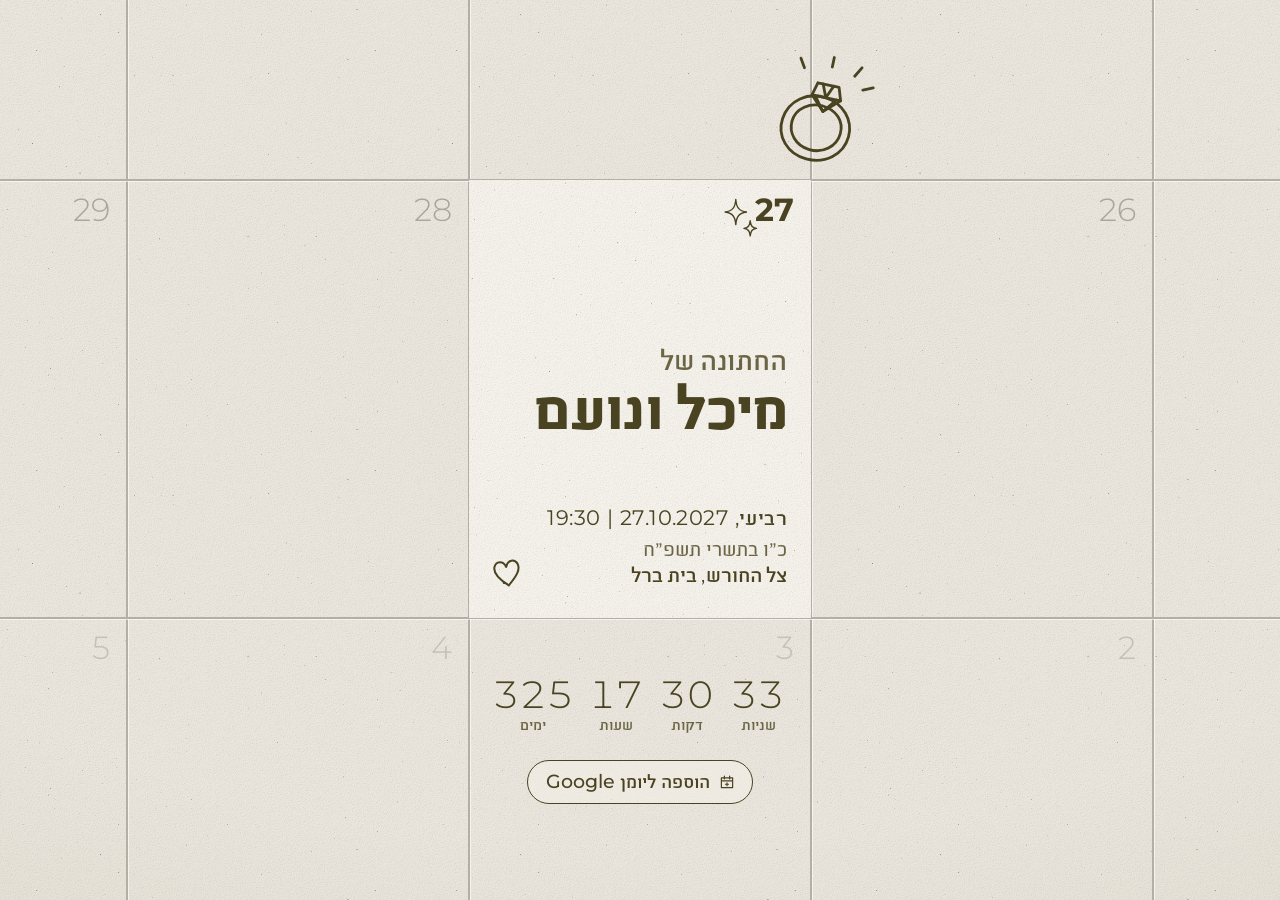
==== commit 2bee3328: "Remove the tilt effect; reposition the ring and the couple - Drop the device-tilt and mouse parallax" ====
--- a/index.html
+++ b/index.html
@@ -34,7 +34,6 @@
         <div class="cell-frame calendar" id="calendar"></div>
       </div>
 
-      <!-- Text and grid stay still; only the hand-drawn layer below follows the phone's tilt -->
       <div class="layer">
         <div class="cell-frame">
           <section class="card" id="card">
@@ -114,7 +113,7 @@
         </div>
       </div>
 
-      <div class="layer layer--tilt" data-depth="1.1" aria-hidden="true">
+      <div class="layer" aria-hidden="true">
         <div class="cell-frame doodles">
           <canvas class="script" id="script"></canvas>
           <!-- Engagement ring; its rays are a separate element so their glint is composited -->
--- a/styles.css
+++ b/styles.css
@@ -118,9 +118,7 @@
 
 .zoom { transform-origin: 50% calc(var(--top) + var(--ch) / 2); }
 
-/* Only the hand-drawn layer moves with the tilt, so only it gets its own GPU layer;
-   the zoom wrapper gets one just while the opening plays (see .intro-playing) */
-.layer--tilt { will-change: transform; }
+/* The zoom wrapper gets its own GPU layer just while the opening plays */
 .intro-playing .zoom { will-change: transform; }
 
 /* Layers are stacked full-screen; only the content itself should catch taps */
@@ -405,8 +403,8 @@
 .doodle--ring {
   width: calc(var(--u) * 38);
   aspect-ratio: 1;
-  right: calc(var(--u) * -30);
-  top: max(calc(var(--u) * -46), calc(var(--top) * -1 + 4px));
+  right: calc(var(--u) * -23);
+  top: max(calc(var(--u) * -39), calc(var(--top) * -1 + 4px));
   transform: rotate(12deg);
 }
 .doodle--sparkles {
@@ -421,13 +419,13 @@
   bottom: calc(var(--u) * 8);
   transform: rotate(-8deg);
 }
-/* Bottom left, beside the calendar button; sized in --u and anchored to the button's height
-   so it never runs off the bottom of a short phone screen */
+/* In the day before the wedding, standing low beside the wedding day's left border. On phones that
+   column is only partly on screen, so the drawing narrows to fit what is visible of it. */
 .doodle--us {
-  width: calc(var(--u) * 27);
+  width: min(calc(var(--u) * 34), calc((100vw - var(--cw)) / 2 - var(--u) * 2 - 12px));
   aspect-ratio: 468 / 741;
-  left: calc(var(--u) * -23);
-  top: calc(100% + var(--u) * 0.5 + 52px);
+  right: calc(100% + var(--u) * 2);
+  bottom: calc(var(--u) * 4);
 }
 
 /* ---------- Intro: hidden until main.js starts the sequence ---------- */
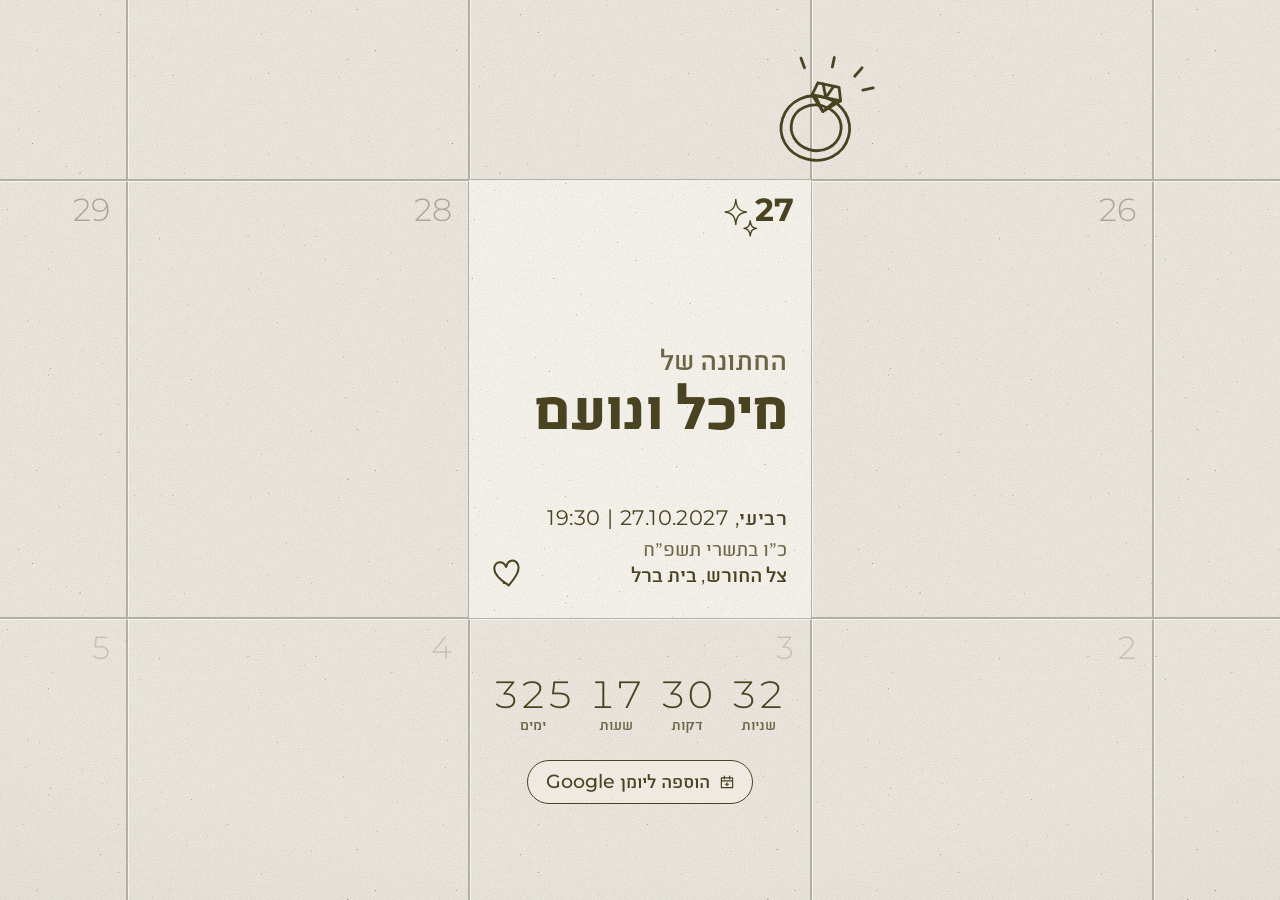
==== commit ddcbc1c1: "Serve the site at michalandnoam.com Co-Authored-By: Claude Opus 5.5 <noreply@anthropic.com>" ====
--- a/index.html
+++ b/index.html
@@ -9,8 +9,8 @@
   <meta property="og:type" content="website">
   <meta property="og:title" content="מיכל ונועם – Save the Date">
   <meta property="og:description" content="מתחתנים ב־27.10.2027. שמרו את התאריך!">
-  <meta property="og:url" content="https://michalanhr-arch.github.io/save-the-date/">
-  <meta property="og:image" content="https://michalanhr-arch.github.io/save-the-date/assets/og.jpg">
+  <meta property="og:url" content="https://michalandnoam.com/">
+  <meta property="og:image" content="https://michalandnoam.com/assets/og.jpg">
   <meta property="og:image:width" content="1200">
   <meta property="og:image:height" content="630">
   <link rel="icon" href="data:image/svg+xml,%3Csvg xmlns='http://www.w3.org/2000/svg' viewBox='0 0 32 32'%3E%3Crect width='32' height='32' rx='6' fill='%23ebe7de'/%3E%3Ccircle cx='16' cy='19' r='8' fill='none' stroke='%234a4321' stroke-width='2.5'/%3E%3Cpath d='M12 9l2-4h4l2 4-4 3z' fill='none' stroke='%234a4321' stroke-width='2' stroke-linejoin='round'/%3E%3C/svg%3E">
--- a/styles.css
+++ b/styles.css
@@ -435,3 +435,43 @@
 @media (min-width: 700px) {
   .action { min-height: 44px; }
 }
+
+/* Phones show only a sliver of the column beside the wedding day, so there the couple is larger and
+   steps a little into the wedding day's cell, and the heart moves over to make room */
+@media (max-width: 699px) {
+  .doodle--us {
+    width: min(calc(var(--u) * 34), calc((100vw - var(--cw)) / 2 + var(--u) * 8 - 12px));
+    right: calc(100% - var(--u) * 8);
+  }
+  .doodle--heart { left: calc(var(--u) * 17); }
+}
+
+/* ---------- Spanish page (es/index.html): Latin text set in Montserrat ---------- */
+
+:root[lang="es"] { --font-hebrew: "Montserrat", sans-serif; }
+/* Left-aligned text moves the heart to the right, and on phones keeps the couple out of the cell */
+[lang="es"] .doodle--heart {
+  left: auto;
+  right: calc(var(--u) * 7);
+}
+@media (max-width: 699px) {
+  [lang="es"] .doodle--us {
+    width: min(calc(var(--u) * 34), calc((100vw - var(--cw)) / 2 - var(--u) * 2 - 12px));
+    right: calc(100% + var(--u) * 2);
+  }
+}
+[lang="es"] .lead {
+  margin-top: calc(var(--u) * 25);
+  font-size: calc(var(--u) * 8);
+}
+[lang="es"] .names {
+  font-size: calc(var(--u) * 13.5);
+  line-height: 1.02;
+  letter-spacing: -0.02em;
+}
+[lang="es"] .details { font-size: calc(var(--u) * 5.3); }
+/* Spanish unit names are longer than the Hebrew ones */
+[lang="es"] .countdown b { font-size: calc(var(--u) * 10); }
+[lang="es"] .countdown small { font-size: calc(var(--u) * 3.9); }
+[lang="es"] .details__date { white-space: pre-line; } /* the hour goes on its own line */
+[lang="es"] .month-title { font-weight: 200; letter-spacing: 0.12em; }
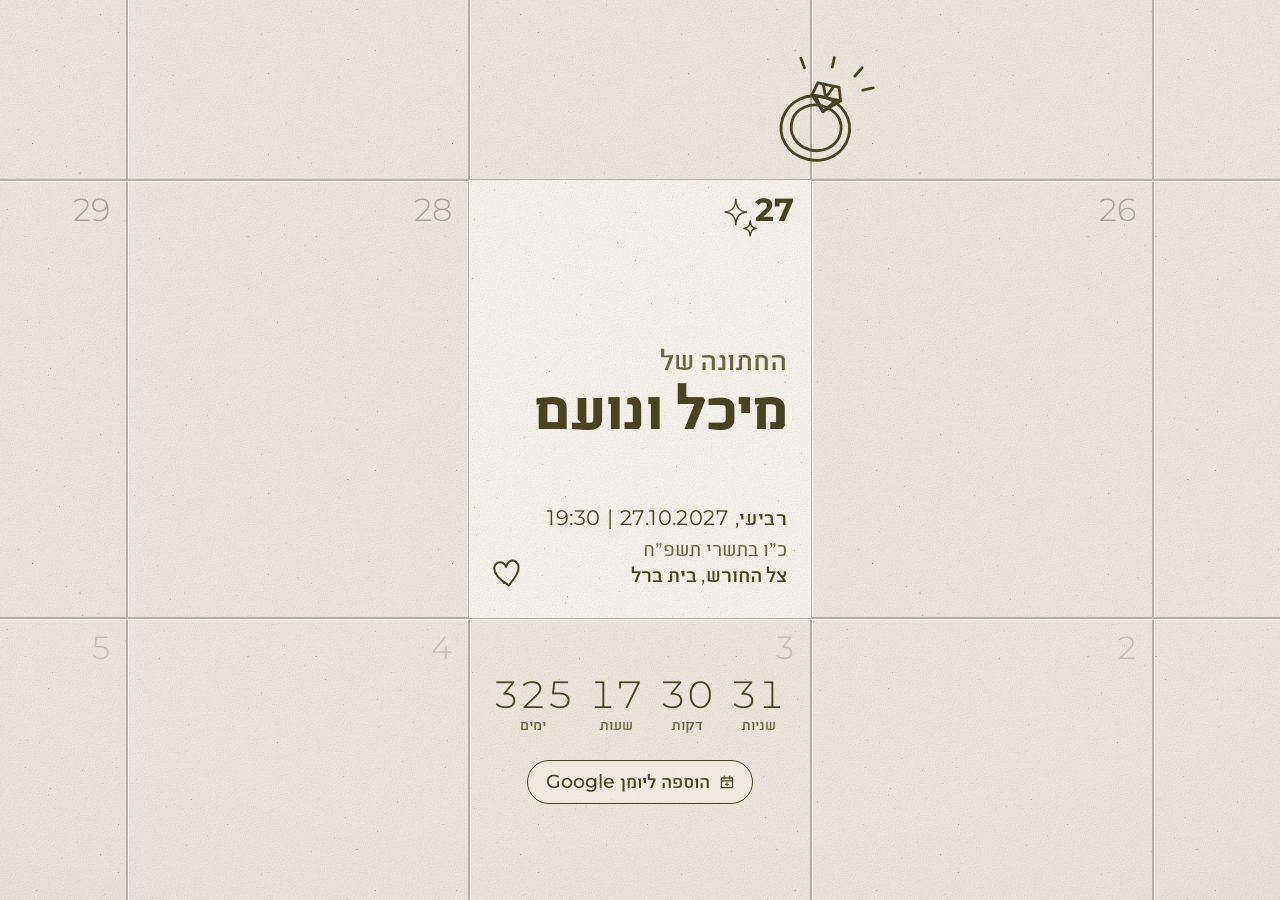
==== commit 1d9a55ca: "Link previews and calendar event wording - New preview images rendered from the page itself (?previe" ====
--- a/index.html
+++ b/index.html
@@ -10,9 +10,15 @@
   <meta property="og:title" content="מיכל ונועם – Save the Date">
   <meta property="og:description" content="מתחתנים ב־27.10.2027. שמרו את התאריך!">
   <meta property="og:url" content="https://michalandnoam.com/">
-  <meta property="og:image" content="https://michalandnoam.com/assets/og.jpg">
+  <meta property="og:site_name" content="Michal &amp; Noam">
+  <meta property="og:locale" content="he_IL">
+  <!-- Bump ?v= whenever the image changes: WhatsApp caches previews by URL -->
+  <meta property="og:image" content="https://michalandnoam.com/assets/og.jpg?v=2">
+  <meta property="og:image:type" content="image/jpeg">
   <meta property="og:image:width" content="1200">
   <meta property="og:image:height" content="630">
+  <meta property="og:image:alt" content="Save the Date – החתונה של מיכל ונועם, 27.10.2027">
+  <meta name="twitter:card" content="summary_large_image">
   <link rel="icon" href="data:image/svg+xml,%3Csvg xmlns='http://www.w3.org/2000/svg' viewBox='0 0 32 32'%3E%3Crect width='32' height='32' rx='6' fill='%23ebe7de'/%3E%3Ccircle cx='16' cy='19' r='8' fill='none' stroke='%234a4321' stroke-width='2.5'/%3E%3Cpath d='M12 9l2-4h4l2 4-4 3z' fill='none' stroke='%234a4321' stroke-width='2' stroke-linejoin='round'/%3E%3C/svg%3E">
   <link rel="preload" href="assets/fonts/priestacy.woff2" as="font" type="font/woff2" crossorigin>
   <link rel="preload" href="assets/fonts/alchemist-bold.woff2" as="font" type="font/woff2" crossorigin>
--- a/styles.css
+++ b/styles.css
@@ -475,3 +475,6 @@
 [lang="es"] .countdown small { font-size: calc(var(--u) * 3.9); }
 [lang="es"] .details__date { white-space: pre-line; } /* the hour goes on its own line */
 [lang="es"] .month-title { font-weight: 200; letter-spacing: 0.12em; }
+
+/* Link-preview rendering (?preview): just the card, no countdown */
+.preview .below { display: none; }
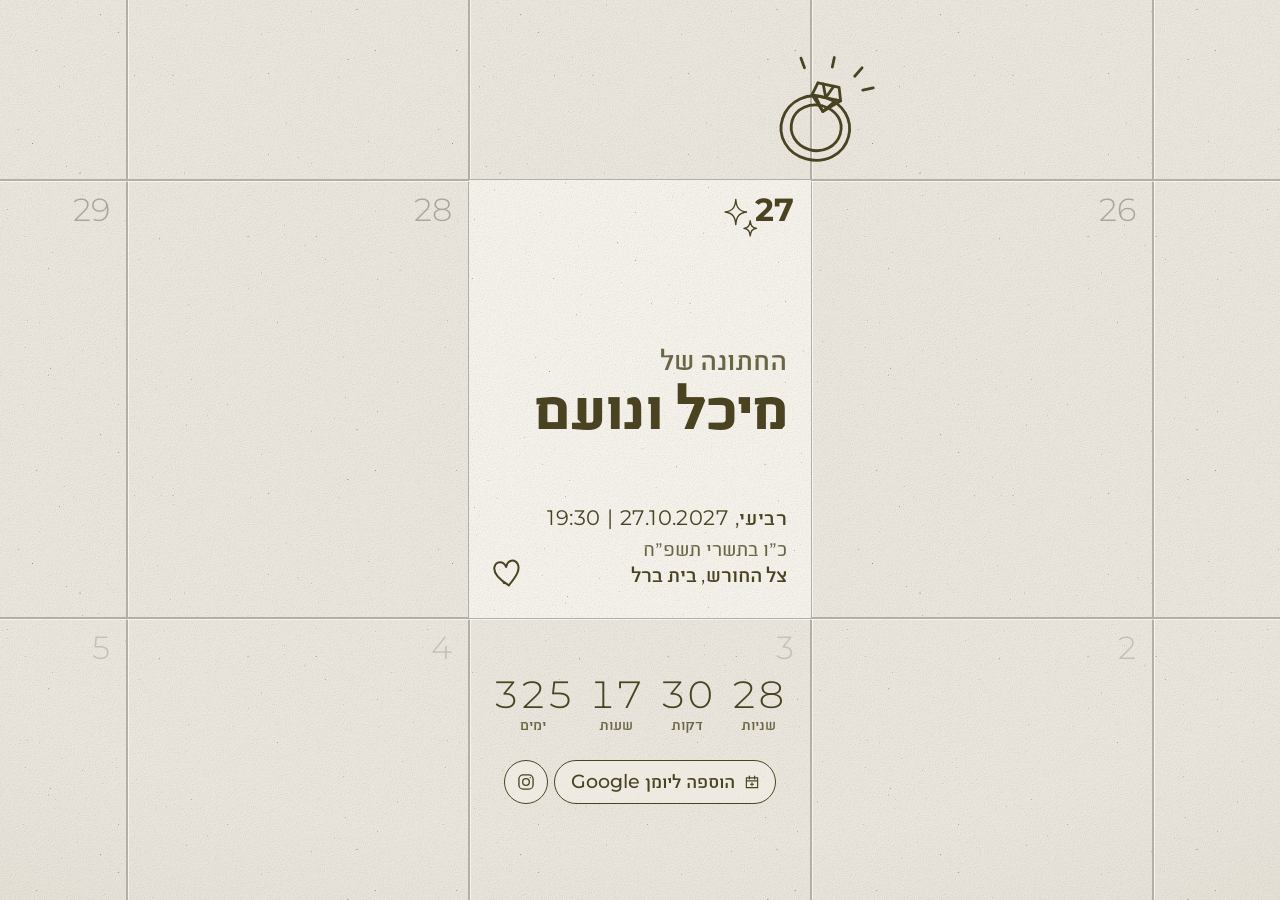
==== commit 7be17ce2: "Add an Instagram button linking to our reel A round icon button beside the calendar button, on both " ====
--- a/index.html
+++ b/index.html
@@ -114,6 +114,11 @@
                 <svg viewBox="0 0 24 24" aria-hidden="true"><path d="M4.5 6.5h15v13h-15z M4.5 10.5h15 M8.5 4v4 M15.5 4v4 M12 13v4 M10 15h4"/></svg>
                 הוספה ליומן Google
               </a>
+              <!-- Our video on Instagram -->
+              <a class="action action--icon" id="instagram" href="https://www.instagram.com/reel/DfuklPMMxH8X2rayLrC71EG9_t5o2ZGU-_Qkr00/"
+                 target="_blank" rel="noopener" aria-label="הסרטון שלנו באינסטגרם">
+                <svg viewBox="0 0 24 24" aria-hidden="true"><rect x="3.5" y="3.5" width="17" height="17" rx="5"/><circle cx="12" cy="12" r="4"/><path d="M17.2 6.8h.01"/></svg>
+              </a>
             </div>
           </section>
         </div>
--- a/styles.css
+++ b/styles.css
@@ -309,9 +309,9 @@
 .actions {
   margin-top: calc(var(--u) * 7);
   display: flex;
-  flex-direction: column;
+  justify-content: center;
   align-items: center;
-  gap: calc(var(--u) * 3);
+  gap: 6px;
 }
 
 .action {
@@ -319,7 +319,7 @@
   align-items: center;
   gap: 8px;
   min-height: 42px;
-  padding: 0 16px 0 18px;
+  padding: 0 14px 0 16px;
   border: 1.5px solid var(--ink);
   border-radius: 999px;
   color: var(--ink);
@@ -341,6 +341,17 @@
   stroke-linecap: round;
   stroke-linejoin: round;
 }
+/* A round button holding only an icon, the same height as the calendar button */
+.action--icon {
+  justify-content: center;
+  width: 42px;
+  padding: 0;
+  flex-shrink: 0;
+}
+.action--icon svg {
+  width: 20px;
+  height: 20px;
+}
 .action:hover,
 .action:active {
   background: var(--ink);
@@ -434,6 +445,7 @@
 
 @media (min-width: 700px) {
   .action { min-height: 44px; }
+  .action--icon { width: 44px; }
 }
 
 /* Phones show only a sliver of the column beside the wedding day, so there the couple is larger and
@@ -478,3 +490,10 @@
 
 /* Link-preview rendering (?preview): just the card, no countdown */
 .preview .below { display: none; }
+/* "Añadir al calendario" is longer than the Hebrew label; keep it and the Instagram button inside the cell */
+[lang="es"] .action {
+  gap: 6px;
+  font-size: max(13px, calc(var(--u) * 5));
+  padding: 0 11px 0 12px;
+}
+[lang="es"] .action--icon { padding: 0; }
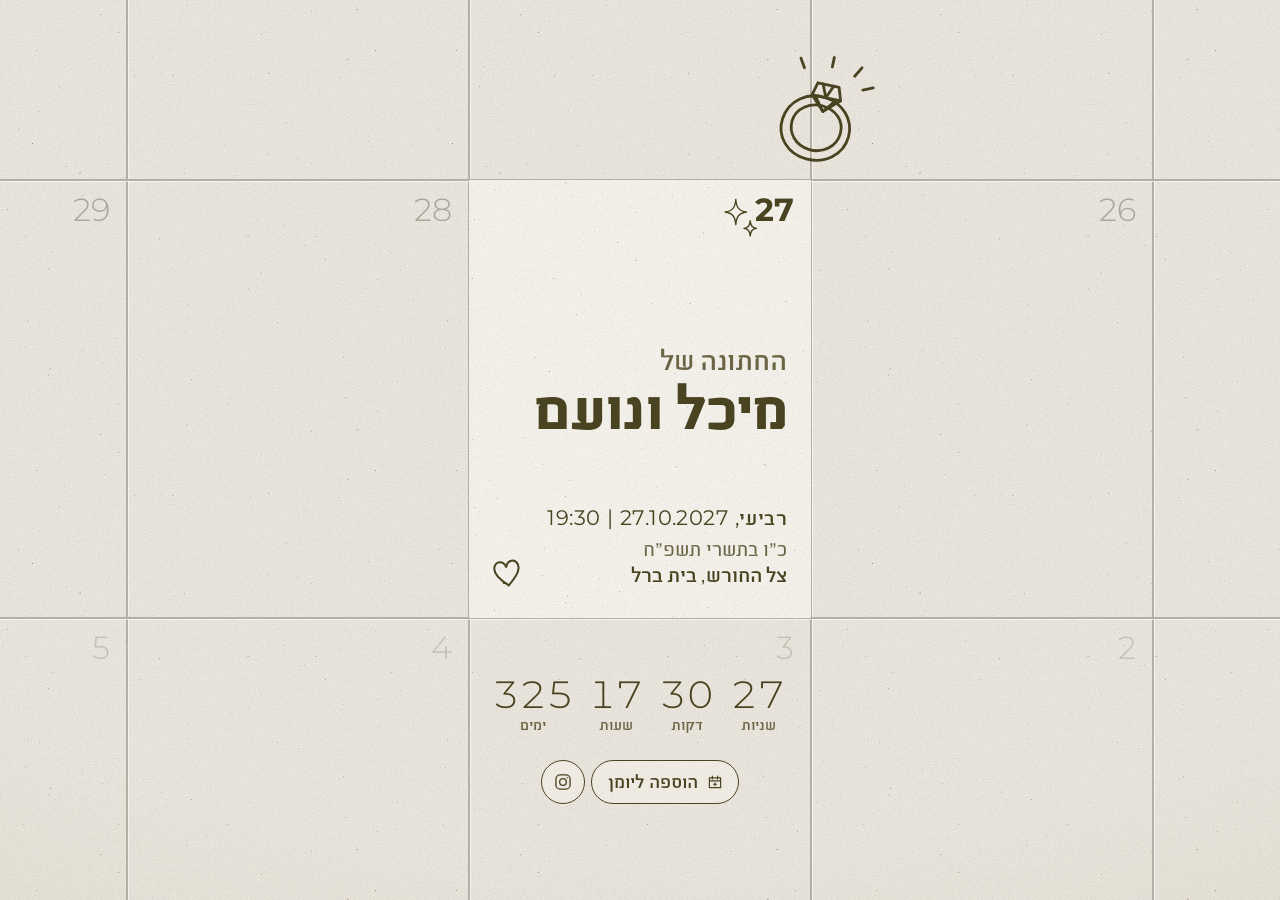
==== commit 7aa3869d: "Make "add to calendar" work from phones and in-app browsers Google blocks sign-in inside WhatsApp's " ====
--- a/index.html
+++ b/index.html
@@ -112,7 +112,7 @@
             <div class="actions">
               <a class="action" id="gcal" target="_blank" rel="noopener">
                 <svg viewBox="0 0 24 24" aria-hidden="true"><path d="M4.5 6.5h15v13h-15z M4.5 10.5h15 M8.5 4v4 M15.5 4v4 M12 13v4 M10 15h4"/></svg>
-                הוספה ליומן Google
+                הוספה ליומן
               </a>
               <!-- Our video on Instagram -->
               <a class="action action--icon" id="instagram" href="https://www.instagram.com/reel/DfuklPMMxH8X2rayLrC71EG9_t5o2ZGU-_Qkr00/"
